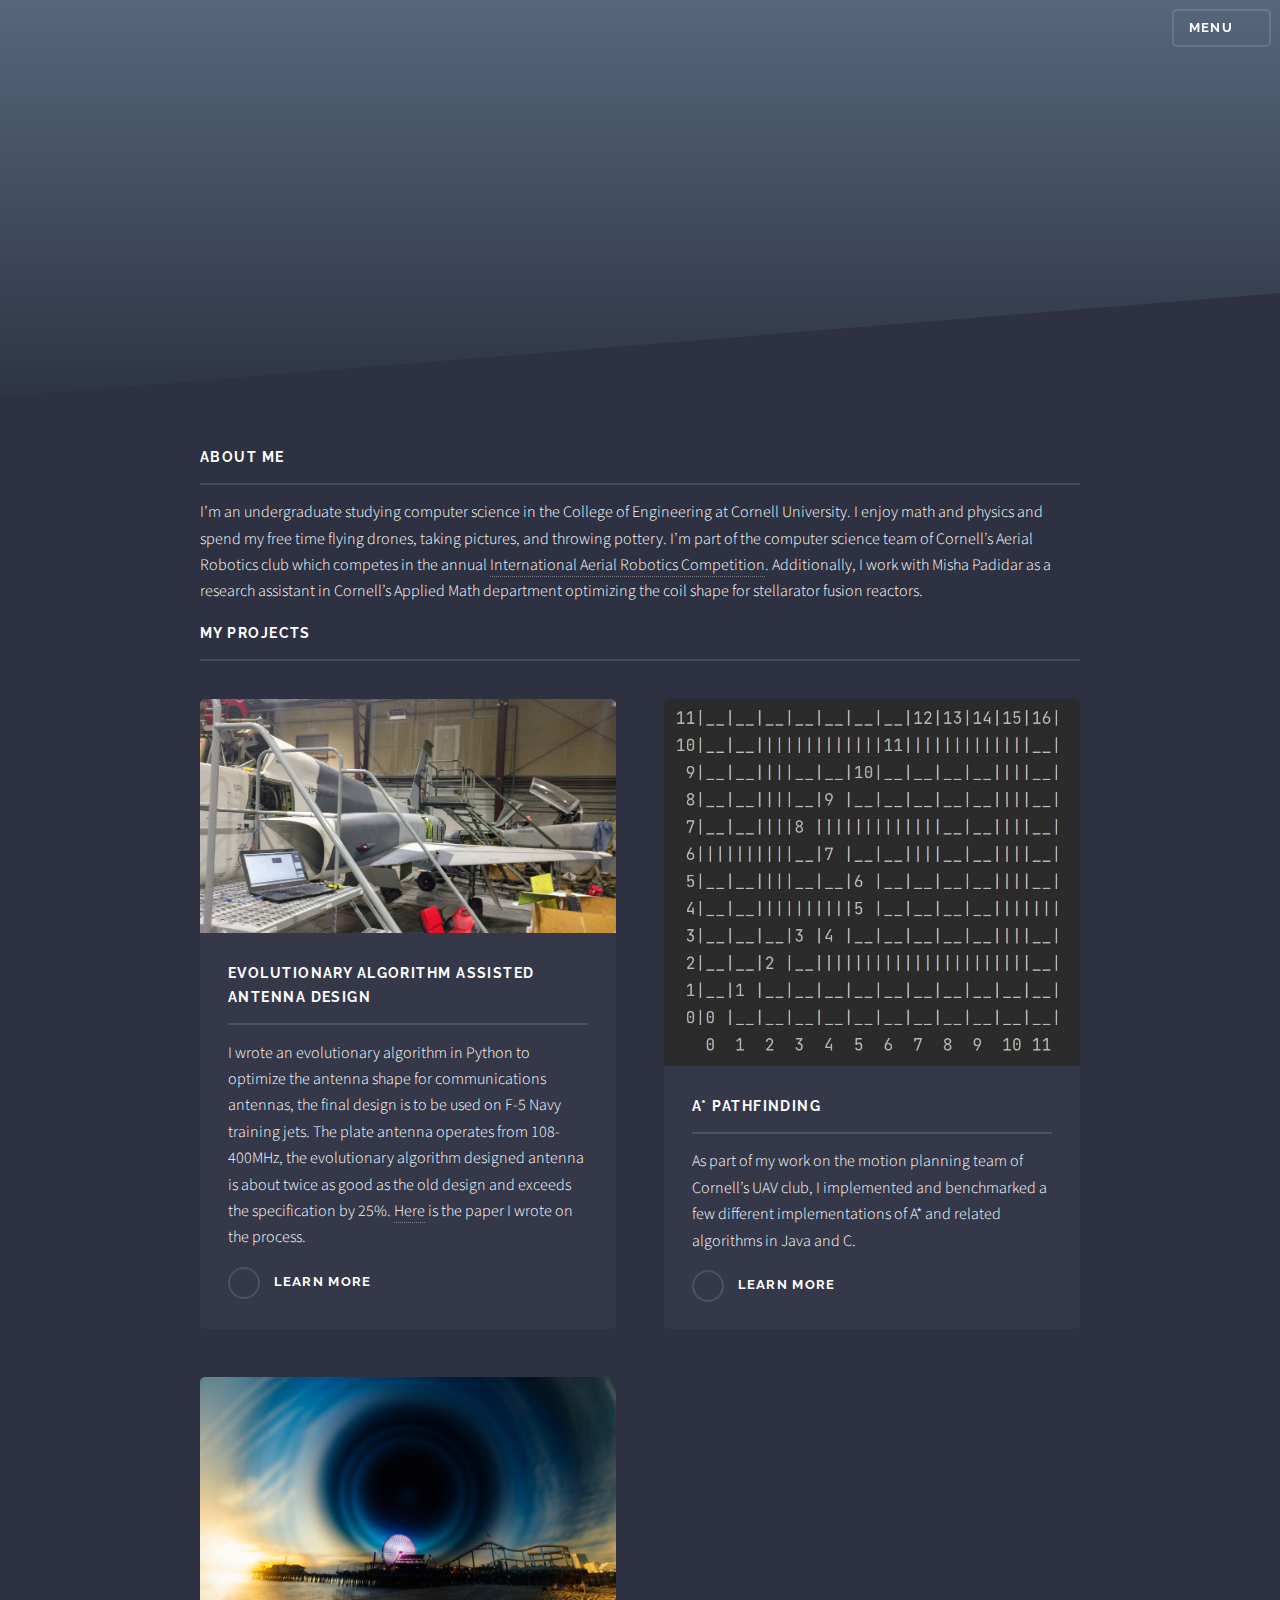
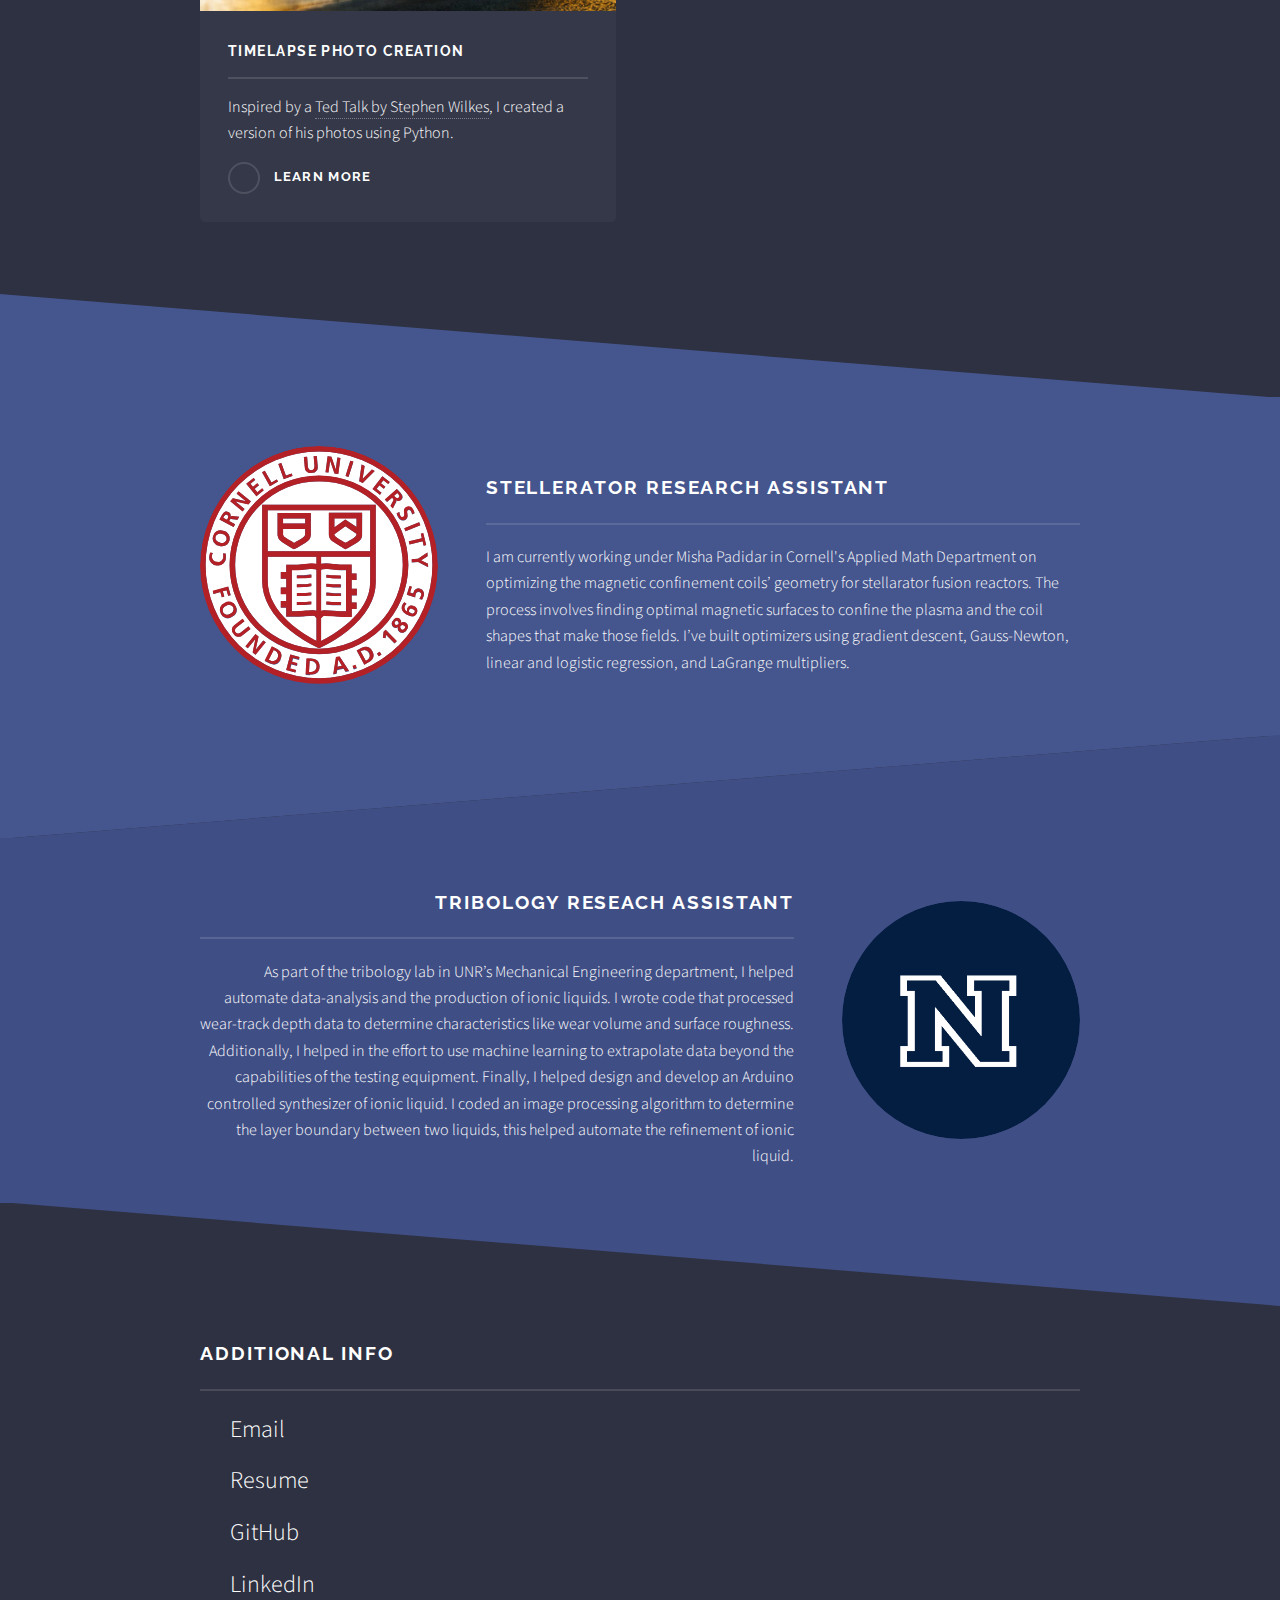
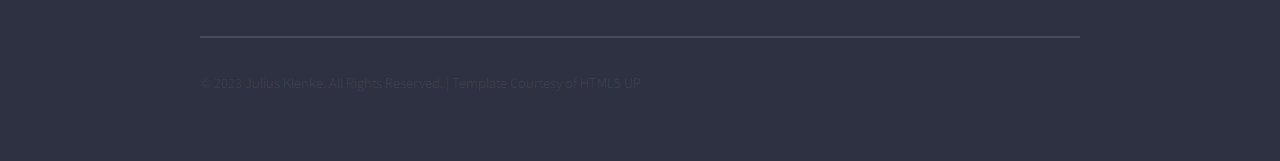
==== index.html @ 0c1c9a37 "added reseach positions, workable state" ====
<!DOCTYPE HTML>
<!--
	JT Klenke's Portfolio Website
	Template by HTML5 UP under CCA 3.0 license (html5up.net/license)
-->
<html>
	<head>
		<title>JT Klenke</title>
		<link rel="icon" type="image/x-icon" href="/images/favicon.png">
		<meta charset="utf-8" />
		<meta name="viewport" content="width=device-width, initial-scale=1, user-scalable=no" />
		<link rel="stylesheet" href="assets/css/main.css" />
		<noscript><link rel="stylesheet" href="assets/css/noscript.css" /></noscript>
	</head>
	<!-- Header -->
	<header id="header" class="alt">
		<h1><a href="#">JT Klenke</a></h1>
		<nav>
			<a href="#menu">Menu</a>
			<icons>
				<a href="https://github.com/jtklenke" target="_blank" rel="noopener noreferrer" class="icon brands fa-github"><span class="label">GitHub</span></a>
				<icons>
					<a href="https://www.linkedin.com/in/jtklenke/" target="_blank" rel="noopener noreferrer" class="icon brands fa-linkedin"><span class="label">LinkedIn</span></a>
				</icons>
			</icons>
		</nav>
	</header>
	<body class="is-preload">

		<!-- Page Wrapper -->
			<div id="page-wrapper">

				
				<!-- Menu -->
					<nav id="menu">
						<div class="inner">
							<h2>Menu</h2>
							<ul class="links">
								<li><a href="index.html">Home</a></li>
								<li><a href="projects.html">Projects</a></li>
							</ul>
							<a href="#" class="close">Close</a>
						</div>
					</nav>
				<!-- Banner -->
					<section id="banner">
						<div class="inner">
							<h2>JT Klenke</h2>
							<p>This is my portfolio website, have a look around! Its still under construction.</p>
						</div>
					</section>

				<!-- Wrapper -->
					<!-- Content -->
					<div class="wrapper">
						<div class="inner">
							<h3 class="major">About Me</h3>
							<p>I’m an undergraduate studying computer science in the College of Engineering at Cornell University. I enjoy math and physics and spend my free time flying drones, taking pictures, and throwing pottery. I’m part of the computer science team of Cornell’s Aerial Robotics club which competes in the annual <a href="http://www.aerialroboticscompetition.org/" target="_blank" rel="noopener noreferrer">International Aerial Robotics Competition</a>. Additionally, I work with Misha Padidar as a research assistant in Cornell’s Applied Math department optimizing the coil shape for stellarator fusion reactors.</p>
							

							<h3 class="major">My Projects</h3>

							<section class="features">
								<article>
									<a href="images/EvolvedAntennaMain.jpg" class="image"><img src="images/EvolvedAntennaMain.jpg" alt="" /></a>
									<h3 class="major">Evolutionary algorithm assisted antenna design</h3>
									<p>I wrote an evolutionary algorithm in Python to optimize the antenna shape for communications antennas, the final design is to be used on F-5 Navy training jets. The plate antenna operates from 108-400MHz, the evolutionary algorithm designed antenna is about twice as good as the old design and exceeds the specification by 25%. <a href="docs/Evolutionary Algorithm Optimized Broadband Plate Antenna for F5 Vertical Stabilizer - Double Spaced.pdf" target="_blank" rel="noopener noreferrer">Here</a> is the paper I wrote on the process.</p>
									<a href="projects.html#Antenna" class="special">Learn more</a>
								</article>
								<article>
									<a href="images/AStar.JPG" class="image"><img src="images/AStar.JPG" alt="" /></a>
									<h3 class="major">A* pathfinding</h3>
									<p>As part of my work on the motion planning team of Cornell’s UAV club, I implemented and benchmarked a few different implementations of A* and related algorithms in Java and C. </p>
									<a href="projects.html#AStar" class="special">Learn more</a>
								</article>
								<article>
									<a href="images/timelapsefinal.jpg" class="image"><img src="images/timelapsefinal.jpg" alt="" /></a>
									<h3 class="major">Timelapse photo creation</h3>
									<p>Inspired by a <a href="https://www.ted.com/talks/stephen_wilkes_the_passing_of_time_caught_in_a_single_photo?language=en" target="_blank" rel="noopener noreferrer">Ted Talk by Stephen Wilkes</a>, I created a version of his photos using Python.</p>
									<a href="projects.html#Timelapse" class="special">Learn more</a>
								</article>
							</section>

						</div>
					</div>

			<!------ Pottery --------->


					<!-- Two -->
					<section id="two" class="wrapper alt spotlight style2">
						<div class="inner">
							<a href="#" class="image"><img src="images/brand_trademark.svg" alt="" /></a>
							<div class="content">
								<h2 class="major">Stellerator Research Assistant</h2>
								<p>I am currently working under Misha Padidar in Cornell's Applied Math Department on optimizing the magnetic confinement coils’ geometry for stellarator fusion reactors. The process involves finding optimal magnetic surfaces to confine the plasma and the coil shapes that make those fields. I’ve built optimizers using gradient descent, Gauss-Newton, linear and logistic regression, and LaGrange multipliers.</p>
								</div>
						</div>
					</section>

				<!-- Three -->
					<section id="three" class="wrapper spotlight style3">
						<div class="inner">
							<a href="images/University Logo RGB_block_n_blue.png" class="image"><img src="images/University Logo RGB_block_n_blue.png" alt="" /></a>
							<div class="content">
								<h2 class="major">Tribology Reseach Assistant</h2>
								<p>As part of the tribology lab in UNR’s Mechanical Engineering department, I helped automate data-analysis and the production of ionic liquids. I wrote code that processed wear-track depth data to determine characteristics like wear volume and surface roughness. Additionally, I helped in the effort to use machine learning to extrapolate data beyond the capabilities of the testing equipment. Finally, I helped design and develop an Arduino controlled synthesizer of ionic liquid. I coded an image processing algorithm to determine the layer boundary between two liquids, this helped automate the refinement of ionic liquid.</p>
								
							</div>
						</div>
					</section>

				<!-- Footer -->
					<section id="footer">
						<div class="inner">
							<h2 class="major">Additional Info</h2>
							<ul class="contact">
								<li>Email&ensp;<a href="mailto:jtk96@cornell.edu" target="mailto:jtk96@cornell.edu" class="icon solid fa-envelope"><span class="label">Email</span></a></li>
								<li>Resume&ensp;<a href="docs/JTKlenkeResume.pdf" target="_blank" rel="noopener noreferrer" class="icon solid fa-file"><span class="label">Resume</span></a></li>
								<li>GitHub&ensp;<a href="https://github.com/jtklenke" target="_blank" rel="noopener noreferrer" class="icon brands fa-github"><span class="label">Github</span></a></li>
								<li>LinkedIn&ensp;<a href="https://www.linkedin.com/in/jtklenke/" target="_blank" rel="noopener noreferrer" class="icon brands fa-linkedin"><span class="label">LinkedIn</span></a></li>
							</ul>
							<ul class="copyright">
								<li>© 2023 Julius Klenke. All Rights Reserved. | Template Courtesy of HTML5 UP</li>
							</ul>
						</div>
					</section>

			</div>

		<!-- Scripts -->
			<script src="assets/js/jquery.min.js"></script>
			<script src="assets/js/jquery.scrollex.min.js"></script>
			<script src="assets/js/browser.min.js"></script>
			<script src="assets/js/breakpoints.min.js"></script>
			<script src="assets/js/util.js"></script>
			<script src="assets/js/main.js"></script>

	</body>
</html>
---- assets/css/main.css ----
@import url(fontawesome-all.min.css);
@import url("https://fonts.googleapis.com/css?family=Raleway:200,700|Source+Sans+Pro:300,600,300italic,600italic");

/*
	Solid State by HTML5 UP
	html5up.net | @ajlkn
	Free for personal and commercial use under the CCA 3.0 license (html5up.net/license)
*/

html, body, div, span, applet, object,
iframe, h1, h2, h3, h4, h5, h6, p, blockquote,
pre, a, abbr, acronym, address, big, cite,
code, del, dfn, em, img, ins, kbd, q, s, samp,
small, strike, strong, sub, sup, tt, var, b,
u, i, center, dl, dt, dd, ol, ul, li, fieldset,
form, label, legend, table, caption, tbody,
tfoot, thead, tr, th, td, article, aside,
canvas, details, embed, figure, figcaption,
footer, header, hgroup, menu, nav, output, ruby,
section, summary, time, mark, audio, video {
	margin: 0;
	padding: 0;
	border: 0;
	font-size: 100%;
	font: inherit;
	vertical-align: baseline;}

article, aside, details, figcaption, figure,
footer, header, hgroup, menu, nav, section {
	display: block;}

body {
	line-height: 1;
}

ol, ul {
	list-style: none;
}

blockquote, q {
	quotes: none;
}

	blockquote:before, blockquote:after, q:before, q:after {
		content: '';
		content: none;
	}

table {
	border-collapse: collapse;
	border-spacing: 0;
}

body {
	-webkit-text-size-adjust: none;
}

mark {
	background-color: transparent;
	color: inherit;
}

input::-moz-focus-inner {
	border: 0;
	padding: 0;
}

input, select, textarea {
	-moz-appearance: none;
	-webkit-appearance: none;
	-ms-appearance: none;
	appearance: none;
}

/* Basic */

	@-ms-viewport {
		width: device-width;
	}

	body {
		-ms-overflow-style: scrollbar;
	}

	@media screen and (max-width: 480px) {

		html, body {
			min-width: 320px;
		}

	}

	html {
		box-sizing: border-box;
	}

	*, *:before, *:after {
		box-sizing: inherit;
	}

	body {
		background-color: #2e3141;
		background-image: linear-gradient(to top, rgba(46, 49, 65, 0.8), rgba(46, 49, 65, 0.8)), url("../../images/bg.jpg");
		background-size: auto,
 cover;
		background-attachment: fixed,
 fixed;
		background-position: center,
 center;
	}

		body.is-preload *, body.is-preload *:before, body.is-preload *:after {
			-moz-animation: none !important;
			-webkit-animation: none !important;
			-ms-animation: none !important;
			animation: none !important;
			-moz-transition: none !important;
			-webkit-transition: none !important;
			-ms-transition: none !important;
			transition: none !important;
		}

/* Type */

	body, input, select, textarea {
		color: #ffffff;
		font-family: "Source Sans Pro", Helvetica, sans-serif;
		font-size: 16.5pt;
		font-weight: 300;
		line-height: 1.65;
	}

		@media screen and (max-width: 1680px) {

			body, input, select, textarea {
				font-size: 13pt;
			}

		}

		@media screen and (max-width: 1280px) {

			body, input, select, textarea {
				font-size: 12pt;
			}

		}

		@media screen and (max-width: 980px) {

			body, input, select, textarea {
				font-size: 12pt;
			}

		}

		@media screen and (max-width: 736px) {

			body, input, select, textarea {
				font-size: 12pt;
			}

		}

		@media screen and (max-width: 480px) {

			body, input, select, textarea {
				font-size: 12pt;
			}

		}

	a {
		-moz-transition: color 0.2s ease-in-out, border-bottom-color 0.2s ease-in-out;
		-webkit-transition: color 0.2s ease-in-out, border-bottom-color 0.2s ease-in-out;
		-ms-transition: color 0.2s ease-in-out, border-bottom-color 0.2s ease-in-out;
		transition: color 0.2s ease-in-out, border-bottom-color 0.2s ease-in-out;
		border-bottom: dotted 1px rgba(255, 255, 255, 0.35);
		color: #ffffff;
		text-decoration: none;
	}

		a:hover {
			border-bottom-color: transparent;
			color: #ffffff !important;
		}

		a.special:not(.button) {
			text-decoration: none;
			border-bottom: 0;
			display: block;
			font-family: Raleway, Helvetica, sans-serif;
			font-size: 0.8em;
			font-weight: 700;
			letter-spacing: 0.1em;
			margin: 0 0 2em 0;
			text-transform: uppercase;
		}

			a.special:not(.button):before {
				-moz-osx-font-smoothing: grayscale;
				-webkit-font-smoothing: antialiased;
				display: inline-block;
				font-style: normal;
				font-variant: normal;
				text-rendering: auto;
				line-height: 1;
				text-transform: none !important;
				font-family: 'Font Awesome 5 Free';
				font-weight: 900;
			}

			a.special:not(.button):before {
				-moz-transition: background-color 0.2s ease-in-out;
				-webkit-transition: background-color 0.2s ease-in-out;
				-ms-transition: background-color 0.2s ease-in-out;
				transition: background-color 0.2s ease-in-out;
				border-radius: 100%;
				border: solid 2px rgba(255, 255, 255, 0.125);
				content: '\f105';
				display: inline-block;
				font-size: 1.25em;
				height: 2em;
				line-height: 1.75em;
				margin-right: 0.85em;
				text-align: center;
				text-indent: 0.15em;
				vertical-align: middle;
				width: 2em;
			}

			a.special:not(.button):hover:before {
				background-color: rgba(255, 255, 255, 0.025);
			}

			a.special:not(.button):active:before {
				background-color: rgba(255, 255, 255, 0.075);
			}

	strong, b {
		color: #ffffff;
		font-weight: 600;
	}

	em, i {
		font-style: italic;
	}

	p {
		margin: 0 0 1em 0;
	}

	h1, h2, h3, h4, h5, h6 {
		color: #ffffff;
		font-family: Raleway, Helvetica, sans-serif;
		font-weight: 700;
		letter-spacing: 0.1em;
		margin: 0 0 1em 0;
		text-transform: uppercase;
	}

		h1 a, h2 a, h3 a, h4 a, h5 a, h6 a {
			color: inherit;
			text-decoration: none;
			border-bottom: 0;
		}

		h1 span, h2 span, h3 span, h4 span, h5 span, h6 span {
			font-weight: 200;
		}

		h1.major, h2.major, h3.major, h4.major, h5.major, h6.major {
			padding-bottom: 1em;
			border-bottom: solid 2px rgba(255, 255, 255, 0.125);
		}

	h2 {
		font-size: 1.2em;
	}

	h3 {
		font-size: 0.9em;
		scroll-margin-top: 4.5em;
	}

	h4 {
		font-size: 0.7em;
	}

	h5 {
		font-size: 0.7em;
	}

	h6 {
		font-size: 0.7em;
	}

	@media screen and (max-width: 736px) {

		h2 {
			font-size: 1em;
		}

		h3 {
			font-size: 0.8em;
			scroll-margin-top: 3.75em;
		}

	}

	sub {
		font-size: 0.8em;
		position: relative;
		top: 0.5em;
	}

	sup {
		font-size: 0.8em;
		position: relative;
		top: -0.5em;
	}

	blockquote {
		border-left: solid 4px rgba(255, 255, 255, 0.125);
		font-style: italic;
		margin: 0 0 2em 0;
		padding: 0.5em 0 0.5em 2em;
	}

	code {
		background: rgba(255, 255, 255, 0.025);
		border-radius: 5px;
		border: solid 2px rgba(255, 255, 255, 0.125);
		font-family: "Courier New", monospace;
		font-size: 0.9em;
		margin: 0 0.25em;
		padding: 0.25em 0.65em;
	}

	pre {
		-webkit-overflow-scrolling: touch;
		font-family: "Courier New", monospace;
		font-size: 0.9em;
		margin: 0 0 2em 0;
	}

		pre code {
			display: block;
			line-height: 1.75em;
			padding: 1em 1.5em;
			overflow-x: auto;
		}

	hr {
		border: 0;
		border-bottom: solid 2px rgba(255, 255, 255, 0.125);
		margin: 2.5em 0;
	}

		hr.major {
			margin: 4em 0;
		}

	.align-left {
		text-align: left;
	}

	.align-center {
		text-align: center;
	}

	.align-right {
		text-align: right;
	}

/* Row */

	.row {
		display: flex;
		flex-wrap: wrap;
		box-sizing: border-box;
		align-items: stretch;
	}

		.row > * {
			box-sizing: border-box;
		}

		.row.gtr-uniform > * > :last-child {
			margin-bottom: 0;
		}

		.row.aln-left {
			justify-content: flex-start;
		}

		.row.aln-center {
			justify-content: center;
		}

		.row.aln-right {
			justify-content: flex-end;
		}

		.row.aln-top {
			align-items: flex-start;
		}

		.row.aln-middle {
			align-items: center;
		}

		.row.aln-bottom {
			align-items: flex-end;
		}

		.row > .imp {
			order: -1;
		}

		.row > .col-1 {
			width: 8.33333%;
		}

		.row > .off-1 {
			margin-left: 8.33333%;
		}

		.row > .col-2 {
			width: 16.66667%;
		}

		.row > .off-2 {
			margin-left: 16.66667%;
		}

		.row > .col-3 {
			width: 25%;
		}

		.row > .off-3 {
			margin-left: 25%;
		}

		.row > .col-4 {
			width: 33.33333%;
		}

		.row > .off-4 {
			margin-left: 33.33333%;
		}

		.row > .col-5 {
			width: 41.66667%;
		}

		.row > .off-5 {
			margin-left: 41.66667%;
		}

		.row > .col-6 {
			width: 50%;
		}

		.row > .off-6 {
			margin-left: 50%;
		}

		.row > .col-7 {
			width: 58.33333%;
		}

		.row > .off-7 {
			margin-left: 58.33333%;
		}

		.row > .col-8 {
			width: 66.66667%;
		}

		.row > .off-8 {
			margin-left: 66.66667%;
		}

		.row > .col-9 {
			width: 75%;
		}

		.row > .off-9 {
			margin-left: 75%;
		}

		.row > .col-10 {
			width: 83.33333%;
		}

		.row > .off-10 {
			margin-left: 83.33333%;
		}

		.row > .col-11 {
			width: 91.66667%;
		}

		.row > .off-11 {
			margin-left: 91.66667%;
		}

		.row > .col-12 {
			width: 100%;
		}

		.row > .off-12 {
			margin-left: 100%;
		}

		.row.gtr-0 {
			margin-top: 0;
			margin-left: 0em;
		}

			.row.gtr-0 > * {
				padding: 0 0 0 0em;
			}

			.row.gtr-0.gtr-uniform {
				margin-top: 0em;
			}

				.row.gtr-0.gtr-uniform > * {
					padding-top: 0em;
				}

		.row.gtr-25 {
			margin-top: 0;
			margin-left: -0.4375em;
		}

			.row.gtr-25 > * {
				padding: 0 0 0 0.4375em;
			}

			.row.gtr-25.gtr-uniform {
				margin-top: -0.4375em;
			}

				.row.gtr-25.gtr-uniform > * {
					padding-top: 0.4375em;
				}

		.row.gtr-50 {
			margin-top: 0;
			margin-left: -0.875em;
		}

			.row.gtr-50 > * {
				padding: 0 0 0 0.875em;
			}

			.row.gtr-50.gtr-uniform {
				margin-top: -0.875em;
			}

				.row.gtr-50.gtr-uniform > * {
					padding-top: 0.875em;
				}

		.row {
			margin-top: 0;
			margin-left: -1.75em;
		}

			.row > * {
				padding: 0 0 0 1.75em;
			}

			.row.gtr-uniform {
				margin-top: -1.75em;
			}

				.row.gtr-uniform > * {
					padding-top: 1.75em;
				}

		.row.gtr-150 {
			margin-top: 0;
			margin-left: -2.625em;
		}

			.row.gtr-150 > * {
				padding: 0 0 0 2.625em;
			}

			.row.gtr-150.gtr-uniform {
				margin-top: -2.625em;
			}

				.row.gtr-150.gtr-uniform > * {
					padding-top: 2.625em;
				}

		.row.gtr-200 {
			margin-top: 0;
			margin-left: -3.5em;
		}

			.row.gtr-200 > * {
				padding: 0 0 0 3.5em;
			}

			.row.gtr-200.gtr-uniform {
				margin-top: -3.5em;
			}

				.row.gtr-200.gtr-uniform > * {
					padding-top: 3.5em;
				}

		@media screen and (max-width: 1680px) {

			.row {
				display: flex;
				flex-wrap: wrap;
				box-sizing: border-box;
				align-items: stretch;
			}

				.row > * {
					box-sizing: border-box;
				}

				.row.gtr-uniform > * > :last-child {
					margin-bottom: 0;
				}

				.row.aln-left {
					justify-content: flex-start;
				}

				.row.aln-center {
					justify-content: center;
				}

				.row.aln-right {
					justify-content: flex-end;
				}

				.row.aln-top {
					align-items: flex-start;
				}

				.row.aln-middle {
					align-items: center;
				}

				.row.aln-bottom {
					align-items: flex-end;
				}

				.row > .imp-xlarge {
					order: -1;
				}

				.row > .col-1-xlarge {
					width: 8.33333%;
				}

				.row > .off-1-xlarge {
					margin-left: 8.33333%;
				}

				.row > .col-2-xlarge {
					width: 16.66667%;
				}

				.row > .off-2-xlarge {
					margin-left: 16.66667%;
				}

				.row > .col-3-xlarge {
					width: 25%;
				}

				.row > .off-3-xlarge {
					margin-left: 25%;
				}

				.row > .col-4-xlarge {
					width: 33.33333%;
				}

				.row > .off-4-xlarge {
					margin-left: 33.33333%;
				}

				.row > .col-5-xlarge {
					width: 41.66667%;
				}

				.row > .off-5-xlarge {
					margin-left: 41.66667%;
				}

				.row > .col-6-xlarge {
					width: 50%;
				}

				.row > .off-6-xlarge {
					margin-left: 50%;
				}

				.row > .col-7-xlarge {
					width: 58.33333%;
				}

				.row > .off-7-xlarge {
					margin-left: 58.33333%;
				}

				.row > .col-8-xlarge {
					width: 66.66667%;
				}

				.row > .off-8-xlarge {
					margin-left: 66.66667%;
				}

				.row > .col-9-xlarge {
					width: 75%;
				}

				.row > .off-9-xlarge {
					margin-left: 75%;
				}

				.row > .col-10-xlarge {
					width: 83.33333%;
				}

				.row > .off-10-xlarge {
					margin-left: 83.33333%;
				}

				.row > .col-11-xlarge {
					width: 91.66667%;
				}

				.row > .off-11-xlarge {
					margin-left: 91.66667%;
				}

				.row > .col-12-xlarge {
					width: 100%;
				}

				.row > .off-12-xlarge {
					margin-left: 100%;
				}

				.row.gtr-0 {
					margin-top: 0;
					margin-left: 0em;
				}

					.row.gtr-0 > * {
						padding: 0 0 0 0em;
					}

					.row.gtr-0.gtr-uniform {
						margin-top: 0em;
					}

						.row.gtr-0.gtr-uniform > * {
							padding-top: 0em;
						}

				.row.gtr-25 {
					margin-top: 0;
					margin-left: -0.4375em;
				}

					.row.gtr-25 > * {
						padding: 0 0 0 0.4375em;
					}

					.row.gtr-25.gtr-uniform {
						margin-top: -0.4375em;
					}

						.row.gtr-25.gtr-uniform > * {
							padding-top: 0.4375em;
						}

				.row.gtr-50 {
					margin-top: 0;
					margin-left: -0.875em;
				}

					.row.gtr-50 > * {
						padding: 0 0 0 0.875em;
					}

					.row.gtr-50.gtr-uniform {
						margin-top: -0.875em;
					}

						.row.gtr-50.gtr-uniform > * {
							padding-top: 0.875em;
						}

				.row {
					margin-top: 0;
					margin-left: -1.75em;
				}

					.row > * {
						padding: 0 0 0 1.75em;
					}

					.row.gtr-uniform {
						margin-top: -1.75em;
					}

						.row.gtr-uniform > * {
							padding-top: 1.75em;
						}

				.row.gtr-150 {
					margin-top: 0;
					margin-left: -2.625em;
				}

					.row.gtr-150 > * {
						padding: 0 0 0 2.625em;
					}

					.row.gtr-150.gtr-uniform {
						margin-top: -2.625em;
					}

						.row.gtr-150.gtr-uniform > * {
							padding-top: 2.625em;
						}

				.row.gtr-200 {
					margin-top: 0;
					margin-left: -3.5em;
				}

					.row.gtr-200 > * {
						padding: 0 0 0 3.5em;
					}

					.row.gtr-200.gtr-uniform {
						margin-top: -3.5em;
					}

						.row.gtr-200.gtr-uniform > * {
							padding-top: 3.5em;
						}

		}

		@media screen and (max-width: 1280px) {

			.row {
				display: flex;
				flex-wrap: wrap;
				box-sizing: border-box;
				align-items: stretch;
			}

				.row > * {
					box-sizing: border-box;
				}

				.row.gtr-uniform > * > :last-child {
					margin-bottom: 0;
				}

				.row.aln-left {
					justify-content: flex-start;
				}

				.row.aln-center {
					justify-content: center;
				}

				.row.aln-right {
					justify-content: flex-end;
				}

				.row.aln-top {
					align-items: flex-start;
				}

				.row.aln-middle {
					align-items: center;
				}

				.row.aln-bottom {
					align-items: flex-end;
				}

				.row > .imp-large {
					order: -1;
				}

				.row > .col-1-large {
					width: 8.33333%;
				}

				.row > .off-1-large {
					margin-left: 8.33333%;
				}

				.row > .col-2-large {
					width: 16.66667%;
				}

				.row > .off-2-large {
					margin-left: 16.66667%;
				}

				.row > .col-3-large {
					width: 25%;
				}

				.row > .off-3-large {
					margin-left: 25%;
				}

				.row > .col-4-large {
					width: 33.33333%;
				}

				.row > .off-4-large {
					margin-left: 33.33333%;
				}

				.row > .col-5-large {
					width: 41.66667%;
				}

				.row > .off-5-large {
					margin-left: 41.66667%;
				}

				.row > .col-6-large {
					width: 50%;
				}

				.row > .off-6-large {
					margin-left: 50%;
				}

				.row > .col-7-large {
					width: 58.33333%;
				}

				.row > .off-7-large {
					margin-left: 58.33333%;
				}

				.row > .col-8-large {
					width: 66.66667%;
				}

				.row > .off-8-large {
					margin-left: 66.66667%;
				}

				.row > .col-9-large {
					width: 75%;
				}

				.row > .off-9-large {
					margin-left: 75%;
				}

				.row > .col-10-large {
					width: 83.33333%;
				}

				.row > .off-10-large {
					margin-left: 83.33333%;
				}

				.row > .col-11-large {
					width: 91.66667%;
				}

				.row > .off-11-large {
					margin-left: 91.66667%;
				}

				.row > .col-12-large {
					width: 100%;
				}

				.row > .off-12-large {
					margin-left: 100%;
				}

				.row.gtr-0 {
					margin-top: 0;
					margin-left: 0em;
				}

					.row.gtr-0 > * {
						padding: 0 0 0 0em;
					}

					.row.gtr-0.gtr-uniform {
						margin-top: 0em;
					}

						.row.gtr-0.gtr-uniform > * {
							padding-top: 0em;
						}

				.row.gtr-25 {
					margin-top: 0;
					margin-left: -0.4375em;
				}

					.row.gtr-25 > * {
						padding: 0 0 0 0.4375em;
					}

					.row.gtr-25.gtr-uniform {
						margin-top: -0.4375em;
					}

						.row.gtr-25.gtr-uniform > * {
							padding-top: 0.4375em;
						}

				.row.gtr-50 {
					margin-top: 0;
					margin-left: -0.875em;
				}

					.row.gtr-50 > * {
						padding: 0 0 0 0.875em;
					}

					.row.gtr-50.gtr-uniform {
						margin-top: -0.875em;
					}

						.row.gtr-50.gtr-uniform > * {
							padding-top: 0.875em;
						}

				.row {
					margin-top: 0;
					margin-left: -1.75em;
				}

					.row > * {
						padding: 0 0 0 1.75em;
					}

					.row.gtr-uniform {
						margin-top: -1.75em;
					}

						.row.gtr-uniform > * {
							padding-top: 1.75em;
						}

				.row.gtr-150 {
					margin-top: 0;
					margin-left: -2.625em;
				}

					.row.gtr-150 > * {
						padding: 0 0 0 2.625em;
					}

					.row.gtr-150.gtr-uniform {
						margin-top: -2.625em;
					}

						.row.gtr-150.gtr-uniform > * {
							padding-top: 2.625em;
						}

				.row.gtr-200 {
					margin-top: 0;
					margin-left: -3.5em;
				}

					.row.gtr-200 > * {
						padding: 0 0 0 3.5em;
					}

					.row.gtr-200.gtr-uniform {
						margin-top: -3.5em;
					}

						.row.gtr-200.gtr-uniform > * {
							padding-top: 3.5em;
						}

		}

		@media screen and (max-width: 980px) {

			.row {
				display: flex;
				flex-wrap: wrap;
				box-sizing: border-box;
				align-items: stretch;
			}

				.row > * {
					box-sizing: border-box;
				}

				.row.gtr-uniform > * > :last-child {
					margin-bottom: 0;
				}

				.row.aln-left {
					justify-content: flex-start;
				}

				.row.aln-center {
					justify-content: center;
				}

				.row.aln-right {
					justify-content: flex-end;
				}

				.row.aln-top {
					align-items: flex-start;
				}

				.row.aln-middle {
					align-items: center;
				}

				.row.aln-bottom {
					align-items: flex-end;
				}

				.row > .imp-medium {
					order: -1;
				}

				.row > .col-1-medium {
					width: 8.33333%;
				}

				.row > .off-1-medium {
					margin-left: 8.33333%;
				}

				.row > .col-2-medium {
					width: 16.66667%;
				}

				.row > .off-2-medium {
					margin-left: 16.66667%;
				}

				.row > .col-3-medium {
					width: 25%;
				}

				.row > .off-3-medium {
					margin-left: 25%;
				}

				.row > .col-4-medium {
					width: 33.33333%;
				}

				.row > .off-4-medium {
					margin-left: 33.33333%;
				}

				.row > .col-5-medium {
					width: 41.66667%;
				}

				.row > .off-5-medium {
					margin-left: 41.66667%;
				}

				.row > .col-6-medium {
					width: 50%;
				}

				.row > .off-6-medium {
					margin-left: 50%;
				}

				.row > .col-7-medium {
					width: 58.33333%;
				}

				.row > .off-7-medium {
					margin-left: 58.33333%;
				}

				.row > .col-8-medium {
					width: 66.66667%;
				}

				.row > .off-8-medium {
					margin-left: 66.66667%;
				}

				.row > .col-9-medium {
					width: 75%;
				}

				.row > .off-9-medium {
					margin-left: 75%;
				}

				.row > .col-10-medium {
					width: 83.33333%;
				}

				.row > .off-10-medium {
					margin-left: 83.33333%;
				}

				.row > .col-11-medium {
					width: 91.66667%;
				}

				.row > .off-11-medium {
					margin-left: 91.66667%;
				}

				.row > .col-12-medium {
					width: 100%;
				}

				.row > .off-12-medium {
					margin-left: 100%;
				}

				.row.gtr-0 {
					margin-top: 0;
					margin-left: 0em;
				}

					.row.gtr-0 > * {
						padding: 0 0 0 0em;
					}

					.row.gtr-0.gtr-uniform {
						margin-top: 0em;
					}

						.row.gtr-0.gtr-uniform > * {
							padding-top: 0em;
						}

				.row.gtr-25 {
					margin-top: 0;
					margin-left: -0.4375em;
				}

					.row.gtr-25 > * {
						padding: 0 0 0 0.4375em;
					}

					.row.gtr-25.gtr-uniform {
						margin-top: -0.4375em;
					}

						.row.gtr-25.gtr-uniform > * {
							padding-top: 0.4375em;
						}

				.row.gtr-50 {
					margin-top: 0;
					margin-left: -0.875em;
				}

					.row.gtr-50 > * {
						padding: 0 0 0 0.875em;
					}

					.row.gtr-50.gtr-uniform {
						margin-top: -0.875em;
					}

						.row.gtr-50.gtr-uniform > * {
							padding-top: 0.875em;
						}

				.row {
					margin-top: 0;
					margin-left: -1.75em;
				}

					.row > * {
						padding: 0 0 0 1.75em;
					}

					.row.gtr-uniform {
						margin-top: -1.75em;
					}

						.row.gtr-uniform > * {
							padding-top: 1.75em;
						}

				.row.gtr-150 {
					margin-top: 0;
					margin-left: -2.625em;
				}

					.row.gtr-150 > * {
						padding: 0 0 0 2.625em;
					}

					.row.gtr-150.gtr-uniform {
						margin-top: -2.625em;
					}

						.row.gtr-150.gtr-uniform > * {
							padding-top: 2.625em;
						}

				.row.gtr-200 {
					margin-top: 0;
					margin-left: -3.5em;
				}

					.row.gtr-200 > * {
						padding: 0 0 0 3.5em;
					}

					.row.gtr-200.gtr-uniform {
						margin-top: -3.5em;
					}

						.row.gtr-200.gtr-uniform > * {
							padding-top: 3.5em;
						}

		}

		@media screen and (max-width: 736px) {

			.row {
				display: flex;
				flex-wrap: wrap;
				box-sizing: border-box;
				align-items: stretch;
			}

				.row > * {
					box-sizing: border-box;
				}

				.row.gtr-uniform > * > :last-child {
					margin-bottom: 0;
				}

				.row.aln-left {
					justify-content: flex-start;
				}

				.row.aln-center {
					justify-content: center;
				}

				.row.aln-right {
					justify-content: flex-end;
				}

				.row.aln-top {
					align-items: flex-start;
				}

				.row.aln-middle {
					align-items: center;
				}

				.row.aln-bottom {
					align-items: flex-end;
				}

				.row > .imp-small {
					order: -1;
				}

				.row > .col-1-small {
					width: 8.33333%;
				}

				.row > .off-1-small {
					margin-left: 8.33333%;
				}

				.row > .col-2-small {
					width: 16.66667%;
				}

				.row > .off-2-small {
					margin-left: 16.66667%;
				}

				.row > .col-3-small {
					width: 25%;
				}

				.row > .off-3-small {
					margin-left: 25%;
				}

				.row > .col-4-small {
					width: 33.33333%;
				}

				.row > .off-4-small {
					margin-left: 33.33333%;
				}

				.row > .col-5-small {
					width: 41.66667%;
				}

				.row > .off-5-small {
					margin-left: 41.66667%;
				}

				.row > .col-6-small {
					width: 50%;
				}

				.row > .off-6-small {
					margin-left: 50%;
				}

				.row > .col-7-small {
					width: 58.33333%;
				}

				.row > .off-7-small {
					margin-left: 58.33333%;
				}

				.row > .col-8-small {
					width: 66.66667%;
				}

				.row > .off-8-small {
					margin-left: 66.66667%;
				}

				.row > .col-9-small {
					width: 75%;
				}

				.row > .off-9-small {
					margin-left: 75%;
				}

				.row > .col-10-small {
					width: 83.33333%;
				}

				.row > .off-10-small {
					margin-left: 83.33333%;
				}

				.row > .col-11-small {
					width: 91.66667%;
				}

				.row > .off-11-small {
					margin-left: 91.66667%;
				}

				.row > .col-12-small {
					width: 100%;
				}

				.row > .off-12-small {
					margin-left: 100%;
				}

				.row.gtr-0 {
					margin-top: 0;
					margin-left: 0em;
				}

					.row.gtr-0 > * {
						padding: 0 0 0 0em;
					}

					.row.gtr-0.gtr-uniform {
						margin-top: 0em;
					}

						.row.gtr-0.gtr-uniform > * {
							padding-top: 0em;
						}

				.row.gtr-25 {
					margin-top: 0;
					margin-left: -0.3125em;
				}

					.row.gtr-25 > * {
						padding: 0 0 0 0.3125em;
					}

					.row.gtr-25.gtr-uniform {
						margin-top: -0.3125em;
					}

						.row.gtr-25.gtr-uniform > * {
							padding-top: 0.3125em;
						}

				.row.gtr-50 {
					margin-top: 0;
					margin-left: -0.625em;
				}

					.row.gtr-50 > * {
						padding: 0 0 0 0.625em;
					}

					.row.gtr-50.gtr-uniform {
						margin-top: -0.625em;
					}

						.row.gtr-50.gtr-uniform > * {
							padding-top: 0.625em;
						}

				.row {
					margin-top: 0;
					margin-left: -1.25em;
				}

					.row > * {
						padding: 0 0 0 1.25em;
					}

					.row.gtr-uniform {
						margin-top: -1.25em;
					}

						.row.gtr-uniform > * {
							padding-top: 1.25em;
						}

				.row.gtr-150 {
					margin-top: 0;
					margin-left: -1.875em;
				}

					.row.gtr-150 > * {
						padding: 0 0 0 1.875em;
					}

					.row.gtr-150.gtr-uniform {
						margin-top: -1.875em;
					}

						.row.gtr-150.gtr-uniform > * {
							padding-top: 1.875em;
						}

				.row.gtr-200 {
					margin-top: 0;
					margin-left: -2.5em;
				}

					.row.gtr-200 > * {
						padding: 0 0 0 2.5em;
					}

					.row.gtr-200.gtr-uniform {
						margin-top: -2.5em;
					}

						.row.gtr-200.gtr-uniform > * {
							padding-top: 2.5em;
						}

		}

		@media screen and (max-width: 480px) {

			.row {
				display: flex;
				flex-wrap: wrap;
				box-sizing: border-box;
				align-items: stretch;
			}

				.row > * {
					box-sizing: border-box;
				}

				.row.gtr-uniform > * > :last-child {
					margin-bottom: 0;
				}

				.row.aln-left {
					justify-content: flex-start;
				}

				.row.aln-center {
					justify-content: center;
				}

				.row.aln-right {
					justify-content: flex-end;
				}

				.row.aln-top {
					align-items: flex-start;
				}

				.row.aln-middle {
					align-items: center;
				}

				.row.aln-bottom {
					align-items: flex-end;
				}

				.row > .imp-xsmall {
					order: -1;
				}

				.row > .col-1-xsmall {
					width: 8.33333%;
				}

				.row > .off-1-xsmall {
					margin-left: 8.33333%;
				}

				.row > .col-2-xsmall {
					width: 16.66667%;
				}

				.row > .off-2-xsmall {
					margin-left: 16.66667%;
				}

				.row > .col-3-xsmall {
					width: 25%;
				}

				.row > .off-3-xsmall {
					margin-left: 25%;
				}

				.row > .col-4-xsmall {
					width: 33.33333%;
				}

				.row > .off-4-xsmall {
					margin-left: 33.33333%;
				}

				.row > .col-5-xsmall {
					width: 41.66667%;
				}

				.row > .off-5-xsmall {
					margin-left: 41.66667%;
				}

				.row > .col-6-xsmall {
					width: 50%;
				}

				.row > .off-6-xsmall {
					margin-left: 50%;
				}

				.row > .col-7-xsmall {
					width: 58.33333%;
				}

				.row > .off-7-xsmall {
					margin-left: 58.33333%;
				}

				.row > .col-8-xsmall {
					width: 66.66667%;
				}

				.row > .off-8-xsmall {
					margin-left: 66.66667%;
				}

				.row > .col-9-xsmall {
					width: 75%;
				}

				.row > .off-9-xsmall {
					margin-left: 75%;
				}

				.row > .col-10-xsmall {
					width: 83.33333%;
				}

				.row > .off-10-xsmall {
					margin-left: 83.33333%;
				}

				.row > .col-11-xsmall {
					width: 91.66667%;
				}

				.row > .off-11-xsmall {
					margin-left: 91.66667%;
				}

				.row > .col-12-xsmall {
					width: 100%;
				}

				.row > .off-12-xsmall {
					margin-left: 100%;
				}

				.row.gtr-0 {
					margin-top: 0;
					margin-left: 0em;
				}

					.row.gtr-0 > * {
						padding: 0 0 0 0em;
					}

					.row.gtr-0.gtr-uniform {
						margin-top: 0em;
					}

						.row.gtr-0.gtr-uniform > * {
							padding-top: 0em;
						}

				.row.gtr-25 {
					margin-top: 0;
					margin-left: -0.3125em;
				}

					.row.gtr-25 > * {
						padding: 0 0 0 0.3125em;
					}

					.row.gtr-25.gtr-uniform {
						margin-top: -0.3125em;
					}

						.row.gtr-25.gtr-uniform > * {
							padding-top: 0.3125em;
						}

				.row.gtr-50 {
					margin-top: 0;
					margin-left: -0.625em;
				}

					.row.gtr-50 > * {
						padding: 0 0 0 0.625em;
					}

					.row.gtr-50.gtr-uniform {
						margin-top: -0.625em;
					}

						.row.gtr-50.gtr-uniform > * {
							padding-top: 0.625em;
						}

				.row {
					margin-top: 0;
					margin-left: -1.25em;
				}

					.row > * {
						padding: 0 0 0 1.25em;
					}

					.row.gtr-uniform {
						margin-top: -1.25em;
					}

						.row.gtr-uniform > * {
							padding-top: 1.25em;
						}

				.row.gtr-150 {
					margin-top: 0;
					margin-left: -1.875em;
				}

					.row.gtr-150 > * {
						padding: 0 0 0 1.875em;
					}

					.row.gtr-150.gtr-uniform {
						margin-top: -1.875em;
					}

						.row.gtr-150.gtr-uniform > * {
							padding-top: 1.875em;
						}

				.row.gtr-200 {
					margin-top: 0;
					margin-left: -2.5em;
				}

					.row.gtr-200 > * {
						padding: 0 0 0 2.5em;
					}

					.row.gtr-200.gtr-uniform {
						margin-top: -2.5em;
					}

						.row.gtr-200.gtr-uniform > * {
							padding-top: 2.5em;
						}

		}

		@media screen and (max-width: 360px) {

			.row {
				display: flex;
				flex-wrap: wrap;
				box-sizing: border-box;
				align-items: stretch;
			}

				.row > * {
					box-sizing: border-box;
				}

				.row.gtr-uniform > * > :last-child {
					margin-bottom: 0;
				}

				.row.aln-left {
					justify-content: flex-start;
				}

				.row.aln-center {
					justify-content: center;
				}

				.row.aln-right {
					justify-content: flex-end;
				}

				.row.aln-top {
					align-items: flex-start;
				}

				.row.aln-middle {
					align-items: center;
				}

				.row.aln-bottom {
					align-items: flex-end;
				}

				.row > .imp-xxsmall {
					order: -1;
				}

				.row > .col-1-xxsmall {
					width: 8.33333%;
				}

				.row > .off-1-xxsmall {
					margin-left: 8.33333%;
				}

				.row > .col-2-xxsmall {
					width: 16.66667%;
				}

				.row > .off-2-xxsmall {
					margin-left: 16.66667%;
				}

				.row > .col-3-xxsmall {
					width: 25%;
				}

				.row > .off-3-xxsmall {
					margin-left: 25%;
				}

				.row > .col-4-xxsmall {
					width: 33.33333%;
				}

				.row > .off-4-xxsmall {
					margin-left: 33.33333%;
				}

				.row > .col-5-xxsmall {
					width: 41.66667%;
				}

				.row > .off-5-xxsmall {
					margin-left: 41.66667%;
				}

				.row > .col-6-xxsmall {
					width: 50%;
				}

				.row > .off-6-xxsmall {
					margin-left: 50%;
				}

				.row > .col-7-xxsmall {
					width: 58.33333%;
				}

				.row > .off-7-xxsmall {
					margin-left: 58.33333%;
				}

				.row > .col-8-xxsmall {
					width: 66.66667%;
				}

				.row > .off-8-xxsmall {
					margin-left: 66.66667%;
				}

				.row > .col-9-xxsmall {
					width: 75%;
				}

				.row > .off-9-xxsmall {
					margin-left: 75%;
				}

				.row > .col-10-xxsmall {
					width: 83.33333%;
				}

				.row > .off-10-xxsmall {
					margin-left: 83.33333%;
				}

				.row > .col-11-xxsmall {
					width: 91.66667%;
				}

				.row > .off-11-xxsmall {
					margin-left: 91.66667%;
				}

				.row > .col-12-xxsmall {
					width: 100%;
				}

				.row > .off-12-xxsmall {
					margin-left: 100%;
				}

				.row.gtr-0 {
					margin-top: 0;
					margin-left: 0em;
				}

					.row.gtr-0 > * {
						padding: 0 0 0 0em;
					}

					.row.gtr-0.gtr-uniform {
						margin-top: 0em;
					}

						.row.gtr-0.gtr-uniform > * {
							padding-top: 0em;
						}

				.row.gtr-25 {
					margin-top: 0;
					margin-left: -0.3125em;
				}

					.row.gtr-25 > * {
						padding: 0 0 0 0.3125em;
					}

					.row.gtr-25.gtr-uniform {
						margin-top: -0.3125em;
					}

						.row.gtr-25.gtr-uniform > * {
							padding-top: 0.3125em;
						}

				.row.gtr-50 {
					margin-top: 0;
					margin-left: -0.625em;
				}

					.row.gtr-50 > * {
						padding: 0 0 0 0.625em;
					}

					.row.gtr-50.gtr-uniform {
						margin-top: -0.625em;
					}

						.row.gtr-50.gtr-uniform > * {
							padding-top: 0.625em;
						}

				.row {
					margin-top: 0;
					margin-left: -1.25em;
				}

					.row > * {
						padding: 0 0 0 1.25em;
					}

					.row.gtr-uniform {
						margin-top: -1.25em;
					}

						.row.gtr-uniform > * {
							padding-top: 1.25em;
						}

				.row.gtr-150 {
					margin-top: 0;
					margin-left: -1.875em;
				}

					.row.gtr-150 > * {
						padding: 0 0 0 1.875em;
					}

					.row.gtr-150.gtr-uniform {
						margin-top: -1.875em;
					}

						.row.gtr-150.gtr-uniform > * {
							padding-top: 1.875em;
						}

				.row.gtr-200 {
					margin-top: 0;
					margin-left: -2.5em;
				}

					.row.gtr-200 > * {
						padding: 0 0 0 2.5em;
					}

					.row.gtr-200.gtr-uniform {
						margin-top: -2.5em;
					}

						.row.gtr-200.gtr-uniform > * {
							padding-top: 2.5em;
						}

		}

/* Section/Article */

	section.special, article.special {
		text-align: center;
	}

/* Form */

	form {
		margin: 0 0 2em 0;
	}

		form > :last-child {
			margin-bottom: 0;
		}

		form > .fields {
			display: -moz-flex;
			display: -webkit-flex;
			display: -ms-flex;
			display: flex;
			-moz-flex-wrap: wrap;
			-webkit-flex-wrap: wrap;
			-ms-flex-wrap: wrap;
			flex-wrap: wrap;
			width: calc(100% + 3em);
			margin: -1.5em 0 2em -1.5em;
		}

			form > .fields > .field {
				-moz-flex-grow: 0;
				-webkit-flex-grow: 0;
				-ms-flex-grow: 0;
				flex-grow: 0;
				-moz-flex-shrink: 0;
				-webkit-flex-shrink: 0;
				-ms-flex-shrink: 0;
				flex-shrink: 0;
				padding: 1.5em 0 0 1.5em;
				width: calc(100% - 1.5em);
			}

				form > .fields > .field.half {
					width: calc(50% - 0.75em);
				}

				form > .fields > .field.third {
					width: calc(100%/3 - 0.5em);
				}

				form > .fields > .field.quarter {
					width: calc(25% - 0.375em);
				}

		@media screen and (max-width: 480px) {

			form > .fields {
				width: calc(100% + 3em);
				margin: -1.5em 0 2em -1.5em;
			}

				form > .fields > .field {
					padding: 1.5em 0 0 1.5em;
					width: calc(100% - 1.5em);
				}

					form > .fields > .field.half {
						width: calc(100% - 1.5em);
					}

					form > .fields > .field.third {
						width: calc(100% - 1.5em);
					}

					form > .fields > .field.quarter {
						width: calc(100% - 1.5em);
					}

		}

	label {
		color: #ffffff;
		display: block;
		font-family: Raleway, Helvetica, sans-serif;
		font-size: 0.8em;
		font-weight: 700;
		letter-spacing: 0.1em;
		margin: 0 0 0.7em 0;
		text-transform: uppercase;
	}

	input[type="text"],
	input[type="password"],
	input[type="email"],
	input[type="tel"],
	select,
	textarea {
		-moz-appearance: none;
		-webkit-appearance: none;
		-ms-appearance: none;
		appearance: none;
		background: rgba(255, 255, 255, 0.025);
		border-radius: 5px;
		border: none;
		border: solid 2px rgba(255, 255, 255, 0.125);
		color: inherit;
		display: block;
		outline: 0;
		padding: 0 1em;
		text-decoration: none;
		width: 100%;
	}

		input[type="text"]:invalid,
		input[type="password"]:invalid,
		input[type="email"]:invalid,
		input[type="tel"]:invalid,
		select:invalid,
		textarea:invalid {
			box-shadow: none;
		}

		input[type="text"]:focus,
		input[type="password"]:focus,
		input[type="email"]:focus,
		input[type="tel"]:focus,
		select:focus,
		textarea:focus {
			border-color: #5b6ba6;
		}

	select {
		background-image: url("data:image/svg+xml;charset=utf8,%3Csvg xmlns='http://www.w3.org/2000/svg' width='40' height='40' preserveAspectRatio='none' viewBox='0 0 40 40'%3E%3Cpath d='M9.4,12.3l10.4,10.4l10.4-10.4c0.2-0.2,0.5-0.4,0.9-0.4c0.3,0,0.6,0.1,0.9,0.4l3.3,3.3c0.2,0.2,0.4,0.5,0.4,0.9 c0,0.4-0.1,0.6-0.4,0.9L20.7,31.9c-0.2,0.2-0.5,0.4-0.9,0.4c-0.3,0-0.6-0.1-0.9-0.4L4.3,17.3c-0.2-0.2-0.4-0.5-0.4-0.9 c0-0.4,0.1-0.6,0.4-0.9l3.3-3.3c0.2-0.2,0.5-0.4,0.9-0.4S9.1,12.1,9.4,12.3z' fill='rgba(255, 255, 255, 0.125)' /%3E%3C/svg%3E");
		background-size: 1.25rem;
		background-repeat: no-repeat;
		background-position: calc(100% - 1rem) center;
		height: 2.75em;
		padding-right: 2.75em;
		text-overflow: ellipsis;
	}

		select option {
			color: #ffffff;
			background: #2e3141;
		}

		select:focus::-ms-value {
			background-color: transparent;
		}

		select::-ms-expand {
			display: none;
		}

	input[type="text"],
	input[type="password"],
	input[type="email"],
	select {
		height: 2.75em;
	}

	textarea {
		padding: 0.75em 1em;
	}

	input[type="checkbox"],
	input[type="radio"] {
		-moz-appearance: none;
		-webkit-appearance: none;
		-ms-appearance: none;
		appearance: none;
		display: block;
		float: left;
		margin-right: -2em;
		opacity: 0;
		width: 1em;
		z-index: -1;
	}

		input[type="checkbox"] + label,
		input[type="radio"] + label {
			text-decoration: none;
			color: #ffffff;
			cursor: pointer;
			display: inline-block;
			font-size: 1em;
			font-family: "Source Sans Pro", Helvetica, sans-serif;
			text-transform: none;
			letter-spacing: 0;
			font-weight: 300;
			padding-left: 2.4em;
			padding-right: 0.75em;
			position: relative;
		}

			input[type="checkbox"] + label:before,
			input[type="radio"] + label:before {
				-moz-osx-font-smoothing: grayscale;
				-webkit-font-smoothing: antialiased;
				display: inline-block;
				font-style: normal;
				font-variant: normal;
				text-rendering: auto;
				line-height: 1;
				text-transform: none !important;
				font-family: 'Font Awesome 5 Free';
				font-weight: 900;
			}

			input[type="checkbox"] + label:before,
			input[type="radio"] + label:before {
				background: rgba(255, 255, 255, 0.025);
				border-radius: 5px;
				border: solid 2px rgba(255, 255, 255, 0.125);
				content: '';
				display: inline-block;
				font-size: 0.8em;
				height: 2.0625em;
				left: 0;
				line-height: 2.0625em;
				position: absolute;
				text-align: center;
				top: 0;
				width: 2.0625em;
			}

		input[type="checkbox"]:checked + label:before,
		input[type="radio"]:checked + label:before {
			background: #ffffff;
			border-color: #ffffff;
			content: '\f00c';
			color: #2e3141;
		}

		input[type="checkbox"]:focus + label:before,
		input[type="radio"]:focus + label:before {
			border-color: #4c5c96;
		}

	input[type="checkbox"] + label:before {
		border-radius: 5px;
	}

	input[type="radio"] + label:before {
		border-radius: 100%;
	}

	::-webkit-input-placeholder {
		color: rgba(255, 255, 255, 0.35) !important;
		opacity: 1.0;
	}

	:-moz-placeholder {
		color: rgba(255, 255, 255, 0.35) !important;
		opacity: 1.0;
	}

	::-moz-placeholder {
		color: rgba(255, 255, 255, 0.35) !important;
		opacity: 1.0;
	}

	:-ms-input-placeholder {
		color: rgba(255, 255, 255, 0.35) !important;
		opacity: 1.0;
	}

/* Box */

	.box {
		border-radius: 5px;
		border: solid 2px rgba(255, 255, 255, 0.125);
		margin-bottom: 2em;
		padding: 1.5em;
	}

		.box > :last-child,
		.box > :last-child > :last-child,
		.box > :last-child > :last-child > :last-child {
			margin-bottom: 0;
		}

		.box.alt {
			border: 0;
			border-radius: 0;
			padding: 0;
		}

/* Icon */

	.icon {
		text-decoration: none;
		border-bottom: none;
		position: relative;
	}

		.icon:before {
			-moz-osx-font-smoothing: grayscale;
			-webkit-font-smoothing: antialiased;
			display: inline-block;
			font-style: normal;
			font-variant: normal;
			text-rendering: auto;
			line-height: 1;
			text-transform: none !important;
			font-family: 'Font Awesome 5 Free';
			font-weight: 400;
		}

		.icon > .label {
			display: none;
		}

		.icon:before {
			line-height: inherit;
		}

		.icon.solid:before {
			font-weight: 900;
		}

		.icon.brands:before {
			font-family: 'Font Awesome 5 Brands';
		}

/* Image */

	.image {
		border-radius: 5px;
		border: 0;
		display: inline-block;
		position: relative;
	}

		.image img {
			border-radius: 5px;
			display: block;
		}

		.image.left, .image.right {
			max-width: 40%;
		}

			.image.left img, .image.right img {
				width: 100%;
			}

		.image.left {
			float: left;
			padding: 0 1.5em 1em 0;
			top: 0.25em;
		}

		.image.right {
			float: right;
			padding: 0 0 1em 1.5em;
			top: 0.25em;
		}

		.image.fit {
			display: block;
			margin: 0 0 2em 0;
			width: 100%;
		}

			.image.fit img {
				width: 100%;
			}

		.image.main {
			display: block;
			margin: 0 0 3em 0;
			width: 100%;
		}

			.image.main img {
				width: 100%;
			}

/* List */

	ol {
		list-style: decimal;
		margin: 0 0 2em 0;
		padding-left: 1.25em;
	}

		ol li {
			padding-left: 0.25em;
		}

	ul {
		list-style: disc;
		margin: 0 0 2em 0;
		padding-left: 1em;
	}

		ul li {
			padding-left: 0.5em;
		}

		ul.alt {
			list-style: none;
			padding-left: 0;
		}

			ul.alt li {
				border-top: solid 1px rgba(255, 255, 255, 0.125);
				padding: 0.5em 0;
			}

				ul.alt li:first-child {
					border-top: 0;
					padding-top: 0;
				}

	dl {
		margin: 0 0 2em 0;
	}

		dl dt {
			display: block;
			font-weight: 600;
			margin: 0 0 1em 0;
		}

		dl dd {
			margin-left: 2em;
		}

/* Actions */

	ul.actions {
		display: -moz-flex;
		display: -webkit-flex;
		display: -ms-flex;
		display: flex;
		cursor: default;
		list-style: none;
		margin-left: -1em;
		padding-left: 0;
	}

		ul.actions li {
			padding: 0 0 0 1em;
			vertical-align: middle;
		}

		ul.actions.special {
			-moz-justify-content: center;
			-webkit-justify-content: center;
			-ms-justify-content: center;
			justify-content: center;
			width: 100%;
			margin-left: 0;
		}

			ul.actions.special li:first-child {
				padding-left: 0;
			}

		ul.actions.stacked {
			-moz-flex-direction: column;
			-webkit-flex-direction: column;
			-ms-flex-direction: column;
			flex-direction: column;
			margin-left: 0;
		}

			ul.actions.stacked li {
				padding: 1.3em 0 0 0;
			}

				ul.actions.stacked li:first-child {
					padding-top: 0;
				}

		ul.actions.fit {
			width: calc(100% + 1em);
		}

			ul.actions.fit li {
				-moz-flex-grow: 1;
				-webkit-flex-grow: 1;
				-ms-flex-grow: 1;
				flex-grow: 1;
				-moz-flex-shrink: 1;
				-webkit-flex-shrink: 1;
				-ms-flex-shrink: 1;
				flex-shrink: 1;
				width: 100%;
			}

				ul.actions.fit li > * {
					width: 100%;
				}

			ul.actions.fit.stacked {
				width: 100%;
			}

		@media screen and (max-width: 480px) {

			ul.actions:not(.fixed) {
				-moz-flex-direction: column;
				-webkit-flex-direction: column;
				-ms-flex-direction: column;
				flex-direction: column;
				margin-left: 0;
				width: 100% !important;
			}

				ul.actions:not(.fixed) li {
					-moz-flex-grow: 1;
					-webkit-flex-grow: 1;
					-ms-flex-grow: 1;
					flex-grow: 1;
					-moz-flex-shrink: 1;
					-webkit-flex-shrink: 1;
					-ms-flex-shrink: 1;
					flex-shrink: 1;
					padding: 1em 0 0 0;
					text-align: center;
					width: 100%;
				}

					ul.actions:not(.fixed) li > * {
						width: 100%;
					}

					ul.actions:not(.fixed) li:first-child {
						padding-top: 0;
					}

					ul.actions:not(.fixed) li input[type="submit"],
					ul.actions:not(.fixed) li input[type="reset"],
					ul.actions:not(.fixed) li input[type="button"],
					ul.actions:not(.fixed) li button,
					ul.actions:not(.fixed) li .button {
						width: 100%;
					}

						ul.actions:not(.fixed) li input[type="submit"].icon:before,
						ul.actions:not(.fixed) li input[type="reset"].icon:before,
						ul.actions:not(.fixed) li input[type="button"].icon:before,
						ul.actions:not(.fixed) li button.icon:before,
						ul.actions:not(.fixed) li .button.icon:before {
							margin-left: -0.5rem;
						}

		}

/* Icons */

	.fa-envelope:hover {
		color: rgba(153, 155, 161, 0.9) !important;
	}

	.fa-file:hover {
		color: rgba(153, 155, 161, 0.9) !important;
	}

	.fa-linkedin:hover {
		color: rgba(0, 119, 181, 0.9) !important;
	}
	.fa-github:hover {
		color: rgba(51, 51, 51, 0.9) !important;
	}

	.fa-

	ul.icons {
		padding-top: 0.5em;
		cursor: default;
		list-style: none;
		text-align: center;
	}

		ul.icons li {
			display: inline;
			font-size: 180%;
			padding: 0em 2em 0em 0em;
		}

			ul.icons li:last-child {
				padding-right: 0;
			}

			ul.icons li .icon:before {
				font-size: 1.25em;
			}

/* Contact */

	ul.contact {
		list-style: none;
		padding: 0;
	}

		ul.contact li {
			text-decoration: none;
			font-size: 150%;
			margin: 0.5em 0 0 0;
			padding: 0 0 0 1.25em;
			position: relative;
		}

			ul.contact li:before {
				-moz-osx-font-smoothing: grayscale;
				-webkit-font-smoothing: antialiased;
				display: inline-block;
				font-style: normal;
				font-variant: normal;
				text-rendering: auto;
				line-height: 1;
				text-transform: none !important;
				font-family: 'Font Awesome 5 Free';
				font-weight: 400;
			}

			ul.contact li:before {
				border-radius: 100%;
				border: solid 2px rgba(255, 255, 255, 0.125);
				display: inline-block;
				font-size: 0.8em;
				height: 2.5em;
				left: 0;
				line-height: 2.35em;
				position: absolute;
				text-align: center;
				top: 0;
				width: 2.5em;
			}

			ul.contact li:first-child {
				margin-top: 0;
			}

		@media screen and (max-width: 736px) {

			ul.contact li {
				margin: 0em 0 0 0;
			}

		}

/* Pagination */

	ul.pagination {
		cursor: default;
		list-style: none;
		padding-left: 0;
	}

		ul.pagination li {
			display: inline-block;
			padding-left: 0;
			vertical-align: middle;
		}

			ul.pagination li > .page {
				-moz-transition: background-color 0.2s ease-in-out, color 0.2s ease-in-out;
				-webkit-transition: background-color 0.2s ease-in-out, color 0.2s ease-in-out;
				-ms-transition: background-color 0.2s ease-in-out, color 0.2s ease-in-out;
				transition: background-color 0.2s ease-in-out, color 0.2s ease-in-out;
				border-bottom: 0;
				border-radius: 5px;
				display: inline-block;
				height: 1.5em;
				line-height: 1.5em;
				margin: 0 0.125em;
				min-width: 1.5em;
				padding: 0 0.5em;
				text-align: center;
			}

				ul.pagination li > .page:hover {
					background-color: rgba(255, 255, 255, 0.025);
				}

				ul.pagination li > .page.active {
					background-color: #4c5c96;
				}

			ul.pagination li:first-child {
				padding-right: 0.75em;
			}

			ul.pagination li:last-child {
				padding-left: 0.75em;
			}

		@media screen and (max-width: 480px) {

			ul.pagination li:nth-child(n+2):nth-last-child(n+2) {
				display: none;
			}

			ul.pagination li .button {
				width: 100%;
			}

			ul.pagination li:first-child {
				width: calc(50% - 2px);
				text-align: left;
				padding-right: 0.325em;
			}

			ul.pagination li:last-child {
				width: calc(50% - 2px);
				text-align: right;
				padding-left: 0.325em;
			}

		}

/* Table */

	.table-wrapper {
		-webkit-overflow-scrolling: touch;
		overflow-x: auto;
	}

	table {
		margin: 0 0 2em 0;
		width: 100%;
	}

		table tbody tr {
			border: solid 1px rgba(255, 255, 255, 0.125);
			border-left: 0;
			border-right: 0;
		}

			table tbody tr:nth-child(2n + 1) {
				background-color: rgba(255, 255, 255, 0.025);
			}

		table td {
			padding: 0.75em 0.75em;
		}

		table th {
			color: #ffffff;
			font-size: 0.9em;
			font-weight: 600;
			padding: 0 0.75em 0.75em 0.75em;
			text-align: left;
		}

		table thead {
			border-bottom: solid 2px rgba(255, 255, 255, 0.125);
		}

		table tfoot {
			border-top: solid 2px rgba(255, 255, 255, 0.125);
		}

		table.alt {
			border-collapse: separate;
		}

			table.alt tbody tr td {
				border: solid 1px rgba(255, 255, 255, 0.125);
				border-left-width: 0;
				border-top-width: 0;
			}

				table.alt tbody tr td:first-child {
					border-left-width: 1px;
				}

			table.alt tbody tr:first-child td {
				border-top-width: 1px;
			}

			table.alt thead {
				border-bottom: 0;
			}

			table.alt tfoot {
				border-top: 0;
			}

/* Button */

	input[type="submit"],
	input[type="reset"],
	input[type="button"],
	button,
	.button {
		-moz-appearance: none;
		-webkit-appearance: none;
		-ms-appearance: none;
		appearance: none;
		-moz-transition: background-color 0.2s ease-in-out;
		-webkit-transition: background-color 0.2s ease-in-out;
		-ms-transition: background-color 0.2s ease-in-out;
		transition: background-color 0.2s ease-in-out;
		background-color: transparent;
		border-radius: 5px;
		border: 0;
		box-shadow: inset 0 0 0 2px rgba(255, 255, 255, 0.125);
		color: #ffffff !important;
		cursor: pointer;
		display: inline-block;
		font-family: Raleway, Helvetica, sans-serif;
		font-size: 0.8em;
		font-weight: 700;
		height: 3.75em;
		letter-spacing: 0.1em;
		line-height: 3.75em;
		padding: 0 2.25em;
		text-align: center;
		text-decoration: none;
		text-transform: uppercase;
		white-space: nowrap;
	}

		input[type="submit"]:hover,
		input[type="reset"]:hover,
		input[type="button"]:hover,
		button:hover,
		.button:hover {
			background-color: rgba(255, 255, 255, 0.025);
		}

		input[type="submit"]:active,
		input[type="reset"]:active,
		input[type="button"]:active,
		button:active,
		.button:active {
			background-color: rgba(255, 255, 255, 0.075);
		}

		input[type="submit"].icon:before,
		input[type="reset"].icon:before,
		input[type="button"].icon:before,
		button.icon:before,
		.button.icon:before {
			margin-right: 0.5em;
			color: rgba(255, 255, 255, 0.35);
		}

		input[type="submit"].primary,
		input[type="reset"].primary,
		input[type="button"].primary,
		button.primary,
		.button.primary {
			background-color: #4c5c96;
			box-shadow: none;
		}

			input[type="submit"].primary:hover,
			input[type="reset"].primary:hover,
			input[type="button"].primary:hover,
			button.primary:hover,
			.button.primary:hover {
				background-color: #53639e;
			}

			input[type="submit"].primary:active,
			input[type="reset"].primary:active,
			input[type="button"].primary:active,
			button.primary:active,
			.button.primary:active {
				background-color: #45558d;
			}

			input[type="submit"].primary.icon:before,
			input[type="reset"].primary.icon:before,
			input[type="button"].primary.icon:before,
			button.primary.icon:before,
			.button.primary.icon:before {
				color: #7985b0;
			}

		input[type="submit"].fit,
		input[type="reset"].fit,
		input[type="button"].fit,
		button.fit,
		.button.fit {
			width: 100%;
		}

		input[type="submit"].small,
		input[type="reset"].small,
		input[type="button"].small,
		button.small,
		.button.small {
			font-size: 0.6em;
		}

		input[type="submit"].large,
		input[type="reset"].large,
		input[type="button"].large,
		button.large,
		.button.large {
			font-size: 1em;
		}

		input[type="submit"].disabled, input[type="submit"]:disabled,
		input[type="reset"].disabled,
		input[type="reset"]:disabled,
		input[type="button"].disabled,
		input[type="button"]:disabled,
		button.disabled,
		button:disabled,
		.button.disabled,
		.button:disabled {
			opacity: 0.25;
		}

		@media screen and (max-width: 480px) {

			input[type="submit"],
			input[type="reset"],
			input[type="button"],
			button,
			.button {
				padding: 0;
			}

		}

/* Features */

	.features {
		display: -moz-flex;
		display: -webkit-flex;
		display: -ms-flex;
		display: flex;
		-moz-flex-wrap: wrap;
		-webkit-flex-wrap: wrap;
		-ms-flex-wrap: wrap;
		flex-wrap: wrap;
		margin: 0 0 2em 0;
	}

		.features article {
			padding: 1.75em 1.75em 0.1em 1.75em ;
			background-color: #353849;
			border-radius: 5px;
			margin: 1.5em 3em 1.5em 0;
			width: calc(50% - 1.5em);
		}

			.features article:nth-child(2n) {
				margin-right: 0;
			}

			.features article .image {
				border-radius: 5px 5px 0 0;
				display: block;
				margin-bottom: 1.75em;
				margin-left: -1.75em;
				margin-top: -1.75em;
				position: relative;
				width: calc(100% + 3.5em);
			}

				.features article .image img {
					border-radius: 5px 5px 0 0;
					width: 100%;
				}

		@media screen and (max-width: 980px) {

			.features article {
				margin: 1em 2em 1em 0;
				width: calc(50% - 1em);
			}

		}

		@media screen and (max-width: 736px) {

			.features article {
				padding: 1.5em 1.5em 0.1em 1.5em ;
				margin: 0.875em 1.75em 0.875em 0;
				width: calc(50% - 0.875em - 1px);
			}

				.features article .image {
					margin-bottom: 1.5em;
					margin-left: -1.5em;
					margin-top: -1.5em;
					width: calc(100% + 3em);
				}

		}

		@media screen and (max-width: 480px) {

			.features {
				display: block;
			}

				.features article {
					width: 100%;
					margin: 0 0 2em 0 !important;
				}

		}

/* Header */

	#header {
		-moz-transition: background-color 0.2s ease-in-out;
		-webkit-transition: background-color 0.2s ease-in-out;
		-ms-transition: background-color 0.2s ease-in-out;
		transition: background-color 0.2s ease-in-out;
		background-color: rgba(53, 56, 73, 0.95);
		height: 3.5em;
		left: 0;
		line-height: 3.5em;
		padding: 0 1.25em;
		position: fixed;
		top: 0;
		width: 100%;
		z-index: 10000;
	}

		#header h1 {
			-moz-transition: opacity 0.5s ease-in-out, visibility 0.2s;
			-webkit-transition: opacity 0.5s ease-in-out, visibility 0.2s;
			-ms-transition: opacity 0.5s ease-in-out, visibility 0.2s;
			transition: opacity 0.5s ease-in-out, visibility 0.2s;
			border-bottom: 0;
			font-size: 0.9em;
			margin-bottom: 0;
			opacity: 1;
			visibility: visible;
		}

			#header h1 a {
				border: 0;
			}

		

		#header nav {
			font-family: Raleway, Helvetica, sans-serif;
			font-size: 0.8em;
			font-weight: 700;
			height: 3em;
			letter-spacing: 0.1em;
			line-height: 3em;
			position: absolute;
			right: 0.7em;
			text-transform: uppercase;
			top: 0.7em;
		}

		#header nav icons {
			position: absolute;
			right: 4.3em;
			font-size: 180%;
		}
			#header nav icons icons {
				position: absolute;
				right: 2em;
				font-size: inherit;
			}

			#header nav a {
				border: 0;
				display: inline-block;
				padding: 0 1em;
			}

				#header nav a:before {
					float: right;
					margin-left: 0.75em;
				}

				#header nav a[href="#menu"] {
					text-decoration: none;
					-moz-transition: background-color 0.2s ease-in-out;
					-webkit-transition: background-color 0.2s ease-in-out;
					-ms-transition: background-color 0.2s ease-in-out;
					transition: background-color 0.2s ease-in-out;
					border-radius: 5px;
					box-shadow: inset 0 0 0 2px rgba(255, 255, 255, 0.125);
					padding: 0 1.35em;
				}

					#header nav a[href="#menu"]:before {
						-moz-osx-font-smoothing: grayscale;
						-webkit-font-smoothing: antialiased;
						display: inline-block;
						font-style: normal;
						font-variant: normal;
						text-rendering: auto;
						line-height: 1;
						text-transform: none !important;
						font-family: 'Font Awesome 5 Free';
						font-weight: 900;
					}

					#header nav a[href="#menu"]:before {
						content: '\f0c9';
						line-height: inherit;
					}

					#header nav a[href="#menu"]:hover {
						background-color: rgba(222, 222, 222, 0.4);
					}

					#header nav a[href="#menu"]:active {
						background-color: rgba(255, 255, 255, 0.075);
					}

		#header.alt {
			background-color: transparent;
		}

			#header.alt h1 {
				opacity: 0;
				visibility: hidden;
			}

		@media screen and (max-width: 736px) {

			#header {
				height: 2.75em;
				line-height: 2.75em;
			}

				#header nav {
					top: 0;
					right: 0;
					height: inherit;
					line-height: inherit;
				}

				#header nav icons {
					right: 4em;
					font-size: 150%;
				}

					#header nav a {
						height: inherit;
						line-height: inherit;
					}

						#header nav a[href="#menu"] {
							box-shadow: none;
							padding: 0 1em;
							border-radius: 0;
						}

							#header nav a[href="#menu"]:hover, #header nav a[href="#menu"]:active {
								background-color: inherit;
							}

		}

		@media screen and (max-width: 480px) {

			#header nav a[href="#menu"] {
				width: 4em;
				white-space: nowrap;
				text-indent: 4em;
				position: relative;
			}
			
				#header nav icons {
					right: 2em;
					font-size: 150%;
				}

				#header nav a[href="#menu"]:before {
					width: inherit;
					position: absolute;
					top: 0;
					left: 0;
					text-indent: 0;
					text-align: right;
					margin-left: 0;
					padding-right: 1.25em;
				}

		}

/* Menu */

	#page-wrapper {
		-moz-transition: -moz-filter 0.25s ease;
		-webkit-transition: -webkit-filter 0.25s ease;
		-ms-transition: -ms-filter 0.25s ease;
		transition: filter 0.25s ease;
	}

	#menu {
		-moz-align-items: center;
		-webkit-align-items: center;
		-ms-align-items: center;
		align-items: center;
		display: -moz-flex;
		display: -webkit-flex;
		display: -ms-flex;
		display: flex;
		-moz-justify-content: center;
		-webkit-justify-content: center;
		-ms-justify-content: center;
		justify-content: center;
		pointer-events: none;
		-moz-transition: opacity 0.35s ease, visibility 0.35s;
		-webkit-transition: opacity 0.35s ease, visibility 0.35s;
		-ms-transition: opacity 0.35s ease, visibility 0.35s;
		transition: opacity 0.35s ease, visibility 0.35s;
		-moz-user-select: none;
		-webkit-user-select: none;
		-ms-user-select: none;
		user-select: none;
		-webkit-tap-highlight-color: rgba(0, 0, 0, 0);
		background: rgba(46, 49, 65, 0.8);
		cursor: default;
		height: 100%;
		left: 0;
		opacity: 0;
		position: fixed;
		text-align: center;
		top: 0;
		visibility: hidden;
		width: 100%;
	}

		#menu .inner {
			padding: 2.5em 1.5em 0.5em 1.5em ;
			-moz-transform: translateY(0.5em);
			-webkit-transform: translateY(0.5em);
			-ms-transform: translateY(0.5em);
			transform: translateY(0.5em);
			-moz-transition: opacity 0.35s ease, -moz-transform 0.35s ease;
			-webkit-transition: opacity 0.35s ease, -webkit-transform 0.35s ease;
			-ms-transition: opacity 0.35s ease, -ms-transform 0.35s ease;
			transition: opacity 0.35s ease, transform 0.35s ease;
			-webkit-overflow-scrolling: touch;
			background: #4c5c96;
			border-radius: 5px;
			display: block;
			max-width: 100%;
			opacity: 0;
			position: relative;
			width: 18em;
		}

		#menu h2 {
			border-bottom: solid 2px rgba(255, 255, 255, 0.125);
			padding-bottom: 1em;
		}

		#menu .close {
			background-image: url("images/close.svg");
			background-position: 75% 25%;
			background-repeat: no-repeat;
			background-size: 2em 2em;
			border: 0;
			content: '';
			display: block;
			height: 4em;
			overflow: hidden;
			position: absolute;
			right: 0;
			text-align: center;
			text-indent: 4em;
			top: 0;
			width: 4em;
		}

		#menu .links {
			list-style: none;
			margin-bottom: 1.5em;
			padding: 0;
		}

			#menu .links li {
				padding: 0;
			}

				#menu .links li a {
					border-radius: 5px;
					border: 0;
					display: block;
					font-family: Raleway, Helvetica, sans-serif;
					font-size: 0.8em;
					font-weight: 200;
					letter-spacing: 0.1em;
					line-height: 1.85em;
					padding: 0.75em 0;
					text-transform: uppercase;
				}

					#menu .links li a:hover {
						background: #45558d;
					}

		@media screen and (max-width: 736px) {

			#menu .inner {
				max-height: 100%;
				overflow-y: auto;
				overflow-x: hidden;
			}

				#menu .inner .close {
					background-size: 1.5em 1.5em;
				}

		}

	body.is-menu-visible #page-wrapper {
		-moz-filter: blur(1.5px);
		-webkit-filter: blur(1.5px);
		-ms-filter: blur(1.5px);
		filter: blur(1.5px);
	}

	body.is-menu-visible #menu {
		pointer-events: auto;
		opacity: 1;
		visibility: visible;
	}

		body.is-menu-visible #menu .inner {
			-moz-transform: translateY(0);
			-webkit-transform: translateY(0);
			-ms-transform: translateY(0);
			transform: translateY(0);
			opacity: 1;
		}

/* Banner */

	#banner {
		padding: 10em 0 4.75em 0 ;
	}

		#banner .inner {
			margin: 0 auto;
			width: 55em;
		}

		#banner .logo {
			-moz-transition: opacity 2s ease, -moz-transform 1s ease;
			-webkit-transition: opacity 2s ease, -webkit-transform 1s ease;
			-ms-transition: opacity 2s ease, -ms-transform 1s ease;
			transition: opacity 2s ease, transform 1s ease;
			-moz-transform: translateY(0);
			-webkit-transform: translateY(0);
			-ms-transform: translateY(0);
			transform: translateY(0);
			opacity: 1;
			margin: 0 0 1.3em 0;
		}

			#banner .logo .icon {
				border-radius: 100%;
				border: solid 2px rgba(255, 255, 255, 0.125);
				cursor: default;
				display: inline-block;
				font-size: 2em;
				height: 2.25em;
				line-height: 2.25em;
				text-align: center;
				width: 2.25em;
			}

		#banner h2 {
			-moz-transition: opacity 0.5s ease, -moz-transform 0.5s ease, -moz-filter 0.25s ease;
			-webkit-transition: opacity 0.5s ease, -webkit-transform 0.5s ease, -webkit-filter 0.25s ease;
			-ms-transition: opacity 0.5s ease, -ms-transform 0.5s ease, -ms-filter 0.25s ease;
			transition: opacity 0.5s ease, transform 0.5s ease, filter 0.25s ease;
			-moz-transform: translateX(0);
			-webkit-transform: translateX(0);
			-ms-transform: translateX(0);
			transform: translateX(0);
			-moz-transition-delay: 0.65s;
			-webkit-transition-delay: 0.65s;
			-ms-transition-delay: 0.65s;
			transition-delay: 0.65s;
			-moz-filter: blur(0);
			-webkit-filter: blur(0);
			-ms-filter: blur(0);
			filter: blur(0);
			opacity: 1;
			border-bottom: solid 2px rgba(255, 255, 255, 0.125);
			font-size: 2.25em;
			margin-bottom: 0.8em;
			padding-bottom: 0.4em;
		}

		#banner p {
			-moz-transition: opacity 0.5s ease, -moz-transform 0.5s ease, -moz-filter 0.25s ease;
			-webkit-transition: opacity 0.5s ease, -webkit-transform 0.5s ease, -webkit-filter 0.25s ease;
			-ms-transition: opacity 0.5s ease, -ms-transform 0.5s ease, -ms-filter 0.25s ease;
			transition: opacity 0.5s ease, transform 0.5s ease, filter 0.25s ease;
			-moz-transform: translateX(0);
			-webkit-transform: translateX(0);
			-ms-transform: translateX(0);
			transform: translateX(0);
			-moz-transition-delay: 0.8s;
			-webkit-transition-delay: 0.8s;
			-ms-transition-delay: 0.8s;
			transition-delay: 0.8s;
			-moz-filter: blur(0);
			-webkit-filter: blur(0);
			-ms-filter: blur(0);
			filter: blur(0);
			opacity: 1;
			font-family: Raleway, Helvetica, sans-serif;
			font-size: 1em;
			font-weight: 200;
			letter-spacing: 0.1em;
			line-height: 2;
			text-transform: uppercase;
		}

		@media screen and (max-width: 1280px) {

			#banner {
				padding: 7em 0 8.25em 0 ;
				background-color: #2e3141;
				background-image: linear-gradient(to top,rgba(46, 53, 70, 0.8), rgba(96, 116, 138, 0.8)), url("../../images/bg.jpg");
				background-size: auto,
 cover;
				background-position: center,
 center;
				margin-bottom: -6.5em;
			}

		}

		@media screen and (max-width: 980px) {

			#banner {
				padding: 12em 3em 12.375em 3em ;
				margin-bottom: -4.75em;
			}

				#banner .inner {
					width: 100%;
				}

		}

		@media screen and (max-width: 736px) {

			#banner {
				padding: 5em 2em 4.25em 2em ;
				margin-bottom: -2.5em;
			}

				#banner .logo {
					margin: 0 0 1em 0;
				}

					#banner .logo .icon {
						font-size: 1.5em;
					}

				#banner h2 {
					font-size: 1.5em;
				}

				#banner p {
					font-size: 0.8em;
				}

		}

		body.is-preload #banner .logo {
			-moz-transform: translateY(0.5em);
			-webkit-transform: translateY(0.5em);
			-ms-transform: translateY(0.5em);
			transform: translateY(0.5em);
			opacity: 0;
		}

		body.is-preload #banner h2 {
			opacity: 0;
			-moz-transform: translateX(0.25em);
			-webkit-transform: translateX(0.25em);
			-ms-transform: translateX(0.25em);
			transform: translateX(0.25em);
			-moz-filter: blur(2px);
			-webkit-filter: blur(2px);
			-ms-filter: blur(2px);
			filter: blur(2px);
		}

		body.is-preload #banner p {
			opacity: 0;
			-moz-transform: translateX(0.5em);
			-webkit-transform: translateX(0.5em);
			-ms-transform: translateX(0.5em);
			transform: translateX(0.5em);
			-moz-filter: blur(2px);
			-webkit-filter: blur(2px);
			-ms-filter: blur(2px);
			filter: blur(2px);
		}

/* Wrapper */

	#wrapper > header {
		padding: 11em 0 2.25em 0 ;
	}

		#wrapper > header .inner {
			margin: 0 auto;
			width: 55em;
		}

		#wrapper > header h2 {
			border-bottom: solid 2px rgba(255, 255, 255, 0.125);
			font-size: 2em;
			margin-bottom: 0.8em;
			padding-bottom: 0.4em;
		}

		#wrapper > header p {
			font-family: Raleway, Helvetica, sans-serif;
			font-size: 1em;
			font-weight: 200;
			letter-spacing: 0.1em;
			line-height: 2;
			text-transform: uppercase;
		}

	@media screen and (max-width: 1280px) {

		#wrapper > header {
			padding: 9em 0 6.25em 0 ;
			background-color: #2e3141;
			background-image: linear-gradient(to top, rgba(46, 49, 65, 0.8), rgba(46, 49, 65, 0.8)), url("../../images/bg.jpg");
			background-size: auto,
 cover;
			background-position: center,
 0% 30%;
			margin-bottom: -6.5em;
		}

	}

	@media screen and (max-width: 980px) {

		#wrapper > header {
			padding: 11em 3em 7.375em 3em ;
			background-size: auto,
 cover;
			background-position: center,
 0% 0%;
			margin-bottom: -4.75em;
		}

			#wrapper > header .inner {
				width: 100%;
			}

	}

	@media screen and (max-width: 736px) {

		#wrapper > header {
			padding: 6.5em 2em 3em 2em ;
			background-size: auto,
 125%;
			margin-bottom: -2.5em;
		}

			#wrapper > header h2 {
				font-size: 1.25em;
			}

			#wrapper > header p {
				font-size: 0.8em;
			}

	}

	.wrapper {
		background-color: #2e3141;
		margin: 6.5em 0;
		position: relative;
	}

		.wrapper:before, .wrapper:after {
			background-image: url("data:image/svg+xml;charset=utf8,%3Csvg xmlns='http://www.w3.org/2000/svg' width='100' height='100' viewBox='0 0 100 100' preserveAspectRatio='none'%3E%3Cpolygon points='0,100 100,0 100,100' style='fill:%232e3141%3B' /%3E%3C/svg%3E");
		}

		.wrapper:before {
			box-shadow: inset 0 -1px 0 0 #2e3141, 0 1px 0 0 #2e3141;
		}

		.wrapper:after {
			box-shadow: inset 0 -1px 0 0 #2e3141, 0 1px 0 0 #2e3141;
		}

		.wrapper:before, .wrapper:after {
			background-repeat: no-repeat;
			background-size: 100% 100%;
			content: '';
			display: block;
			height: 6.5em;
			position: absolute;
			width: 100%;
		}

		.wrapper:before {
			left: 0;
			top: -6.5em;
		}

		.wrapper:after {
			-moz-transform: scaleY(-1);
			-webkit-transform: scaleY(-1);
			-ms-transform: scaleY(-1);
			transform: scaleY(-1);
			bottom: -6.5em;
			left: 0;
		}

		.wrapper.alt:before {
			-moz-transform: scaleX(-1);
			-webkit-transform: scaleX(-1);
			-ms-transform: scaleX(-1);
			transform: scaleX(-1);
		}

		.wrapper.alt:after {
			-moz-transform: scaleY(-1) scaleX(-1);
			-webkit-transform: scaleY(-1) scaleX(-1);
			-ms-transform: scaleY(-1) scaleX(-1);
			transform: scaleY(-1) scaleX(-1);
		}

		.wrapper .inner {
			padding: 3em 0 1em 0 ;
			margin: 0 auto;
			width: 55em;
		}

		.wrapper.style2 {
			background-color: #353849;
		}

			.wrapper.style2:before, .wrapper.style2:after {
				background-image: url("data:image/svg+xml;charset=utf8,%3Csvg xmlns='http://www.w3.org/2000/svg' width='100' height='100' viewBox='0 0 100 100' preserveAspectRatio='none'%3E%3Cpolygon points='0,100 100,0 100,100' style='fill:%23353849%3B' /%3E%3C/svg%3E");
			}

			.wrapper.style2:before {
				box-shadow: inset 0 -1px 0 0 #353849, 0 1px 0 0 #353849;
			}

			.wrapper.style2:after {
				box-shadow: inset 0 -1px 0 0 #353849, 0 1px 0 0 #353849;
			}

		.wrapper.style3 {
			background-color: #3d4051;
		}

			.wrapper.style3:before, .wrapper.style3:after {
				background-image: url("data:image/svg+xml;charset=utf8,%3Csvg xmlns='http://www.w3.org/2000/svg' width='100' height='100' viewBox='0 0 100 100' preserveAspectRatio='none'%3E%3Cpolygon points='0,100 100,0 100,100' style='fill:%233d4051%3B' /%3E%3C/svg%3E");
			}

			.wrapper.style3:before {
				box-shadow: inset 0 -1px 0 0 #3d4051, 0 1px 0 0 #3d4051;
			}

			.wrapper.style3:after {
				box-shadow: inset 0 -1px 0 0 #3d4051, 0 1px 0 0 #3d4051;
			}

		.wrapper.style4 {
			background-color: #454858;
		}

			.wrapper.style4:before, .wrapper.style4:after {
				background-image: url("data:image/svg+xml;charset=utf8,%3Csvg xmlns='http://www.w3.org/2000/svg' width='100' height='100' viewBox='0 0 100 100' preserveAspectRatio='none'%3E%3Cpolygon points='0,100 100,0 100,100' style='fill:%23454858%3B' /%3E%3C/svg%3E");
			}

			.wrapper.style4:before {
				box-shadow: inset 0 -1px 0 0 #454858, 0 1px 0 0 #454858;
			}

			.wrapper.style4:after {
				box-shadow: inset 0 -1px 0 0 #454858, 0 1px 0 0 #454858;
			}

		.wrapper.style5 {
			background-color: #4d5060;
		}

			.wrapper.style5:before, .wrapper.style5:after {
				background-image: url("data:image/svg+xml;charset=utf8,%3Csvg xmlns='http://www.w3.org/2000/svg' width='100' height='100' viewBox='0 0 100 100' preserveAspectRatio='none'%3E%3Cpolygon points='0,100 100,0 100,100' style='fill:%234d5060%3B' /%3E%3C/svg%3E");
			}

			.wrapper.style5:before {
				box-shadow: inset 0 -1px 0 0 #4d5060, 0 1px 0 0 #4d5060;
			}

			.wrapper.style5:after {
				box-shadow: inset 0 -1px 0 0 #4d5060, 0 1px 0 0 #4d5060;
			}

		.wrapper.style6 {
			background-color: #555867;
		}

			.wrapper.style6:before, .wrapper.style6:after {
				background-image: url("data:image/svg+xml;charset=utf8,%3Csvg xmlns='http://www.w3.org/2000/svg' width='100' height='100' viewBox='0 0 100 100' preserveAspectRatio='none'%3E%3Cpolygon points='0,100 100,0 100,100' style='fill:%23555867%3B' /%3E%3C/svg%3E");
			}

			.wrapper.style6:before {
				box-shadow: inset 0 -1px 0 0 #555867, 0 1px 0 0 #555867;
			}

			.wrapper.style6:after {
				box-shadow: inset 0 -1px 0 0 #555867, 0 1px 0 0 #555867;
			}

		.wrapper.spotlight {
			background-color: #4c5c96;
		}

			.wrapper.spotlight:before, .wrapper.spotlight:after {
				background-image: url("data:image/svg+xml;charset=utf8,%3Csvg xmlns='http://www.w3.org/2000/svg' width='100' height='100' viewBox='0 0 100 100' preserveAspectRatio='none'%3E%3Cpolygon points='0,100 100,0 100,100' style='fill:%234c5c96%3B' /%3E%3C/svg%3E");
			}

			.wrapper.spotlight:before {
				box-shadow: inset 0 -1px 0 0 #4c5c96, 0 1px 0 0 #4c5c96;
			}

			.wrapper.spotlight:after {
				box-shadow: inset 0 -1px 0 0 #4c5c96, 0 1px 0 0 #4c5c96;
			}

			.wrapper.spotlight .inner {
				display: -moz-flex;
				display: -webkit-flex;
				display: -ms-flex;
				display: flex;
				-moz-align-items: center;
				-webkit-align-items: center;
				-ms-align-items: center;
				align-items: center;
				-moz-flex-direction: row;
				-webkit-flex-direction: row;
				-ms-flex-direction: row;
				flex-direction: row;
			}

			.wrapper.spotlight .image {
				border-radius: 100%;
				margin: 0 3em 2em 0;
				width: 22em;
				overflow: hidden;
				-ms-flex: 1;
			}

				.wrapper.spotlight .image img {
					border-radius: 100%;
					width: 100%;
				}

			.wrapper.spotlight .content {
				width: 100%;
				-ms-flex: 2;
			}

			.wrapper.spotlight:nth-child(2n - 1) .inner {
				-moz-flex-direction: row-reverse;
				-webkit-flex-direction: row-reverse;
				-ms-flex-direction: row-reverse;
				flex-direction: row-reverse;
				text-align: right;
			}

			.wrapper.spotlight:nth-child(2n - 1) .image {
				margin: 0 0 2em 3em;
			}

			.wrapper.spotlight.style2 {
				background-color: #45558d;
			}

				.wrapper.spotlight.style2:before, .wrapper.spotlight.style2:after {
					background-image: url("data:image/svg+xml;charset=utf8,%3Csvg xmlns='http://www.w3.org/2000/svg' width='100' height='100' viewBox='0 0 100 100' preserveAspectRatio='none'%3E%3Cpolygon points='0,100 100,0 100,100' style='fill:%2345558d%3B' /%3E%3C/svg%3E");
				}

				.wrapper.spotlight.style2:before {
					box-shadow: inset 0 -1px 0 0 #45558d, 0 1px 0 0 #45558d;
				}

				.wrapper.spotlight.style2:after {
					box-shadow: inset 0 -1px 0 0 #45558d, 0 1px 0 0 #45558d;
				}

			.wrapper.spotlight.style3 {
				background-color: #3f4e85;
			}

				.wrapper.spotlight.style3:before, .wrapper.spotlight.style3:after {
					background-image: url("data:image/svg+xml;charset=utf8,%3Csvg xmlns='http://www.w3.org/2000/svg' width='100' height='100' viewBox='0 0 100 100' preserveAspectRatio='none'%3E%3Cpolygon points='0,100 100,0 100,100' style='fill:%233f4e85%3B' /%3E%3C/svg%3E");
				}

				.wrapper.spotlight.style3:before {
					box-shadow: inset 0 -1px 0 0 #3f4e85, 0 1px 0 0 #3f4e85;
				}

				.wrapper.spotlight.style3:after {
					box-shadow: inset 0 -1px 0 0 #3f4e85, 0 1px 0 0 #3f4e85;
				}

			.wrapper.spotlight.style4 {
				background-color: #39477c;
			}

				.wrapper.spotlight.style4:before, .wrapper.spotlight.style4:after {
					background-image: url("data:image/svg+xml;charset=utf8,%3Csvg xmlns='http://www.w3.org/2000/svg' width='100' height='100' viewBox='0 0 100 100' preserveAspectRatio='none'%3E%3Cpolygon points='0,100 100,0 100,100' style='fill:%2339477c%3B' /%3E%3C/svg%3E");
				}

				.wrapper.spotlight.style4:before {
					box-shadow: inset 0 -1px 0 0 #39477c, 0 1px 0 0 #39477c;
				}

				.wrapper.spotlight.style4:after {
					box-shadow: inset 0 -1px 0 0 #39477c, 0 1px 0 0 #39477c;
				}

			.wrapper.spotlight.style5 {
				background-color: #324072;
			}

				.wrapper.spotlight.style5:before, .wrapper.spotlight.style5:after {
					background-image: url("data:image/svg+xml;charset=utf8,%3Csvg xmlns='http://www.w3.org/2000/svg' width='100' height='100' viewBox='0 0 100 100' preserveAspectRatio='none'%3E%3Cpolygon points='0,100 100,0 100,100' style='fill:%23324072%3B' /%3E%3C/svg%3E");
				}

				.wrapper.spotlight.style5:before {
					box-shadow: inset 0 -1px 0 0 #324072, 0 1px 0 0 #324072;
				}

				.wrapper.spotlight.style5:after {
					box-shadow: inset 0 -1px 0 0 #324072, 0 1px 0 0 #324072;
				}

			.wrapper.spotlight.style6 {
				background-color: #2d3a69;
			}

				.wrapper.spotlight.style6:before, .wrapper.spotlight.style6:after {
					background-image: url("data:image/svg+xml;charset=utf8,%3Csvg xmlns='http://www.w3.org/2000/svg' width='100' height='100' viewBox='0 0 100 100' preserveAspectRatio='none'%3E%3Cpolygon points='0,100 100,0 100,100' style='fill:%232d3a69%3B' /%3E%3C/svg%3E");
				}

				.wrapper.spotlight.style6:before {
					box-shadow: inset 0 -1px 0 0 #2d3a69, 0 1px 0 0 #2d3a69;
				}

				.wrapper.spotlight.style6:after {
					box-shadow: inset 0 -1px 0 0 #2d3a69, 0 1px 0 0 #2d3a69;
				}

		@media screen and (max-width: 980px) {

			.wrapper {
				margin: 4.75em 0;
			}

				.wrapper:before, .wrapper:after {
					height: 4.75em;
				}

				.wrapper:before {
					top: -4.75em;
				}

				.wrapper:after {
					bottom: -4.75em;
					left: 0;
				}

				.wrapper .inner {
					padding: 3em 3em 1em 3em ;
					width: 100%;
				}

				.wrapper.spotlight .image {
					margin: 0 2em 2em 0;
					width: 32em;
				}

				.wrapper.spotlight:nth-child(2n - 1) .image {
					margin: 0 0 2em 2em;
				}

		}

		@media screen and (max-width: 736px) {

			.wrapper {
				margin: 2.5em 0;
			}

				.wrapper:before, .wrapper:after {
					height: 2.5em;
				}

				.wrapper:before {
					top: -2.5em;
				}

				.wrapper:after {
					bottom: -2.5em;
					left: 0;
				}

				.wrapper .inner {
					padding: 2em 2em 0.1em 2em ;
				}

				.wrapper.spotlight .inner {
					-moz-align-items: -moz-flex-start;
					-webkit-align-items: -webkit-flex-start;
					-ms-align-items: -ms-flex-start;
					align-items: flex-start;
				}

				.wrapper.spotlight .image {
					width: 19em;
					margin: 0 1.75em 2em 0;
				}

				.wrapper.spotlight:nth-child(2n - 1) .image {
					margin: 0 0 2em 1.75em;
				}

		}

		@media screen and (max-width: 480px) {

			.wrapper.spotlight .inner {
				display: block;
			}

			.wrapper.spotlight .image {
				margin: 0 0 1em 0 !important;
				max-width: 85%;
				width: 12em;
			}

		}

		@media screen and (max-width: 360px) {

			.wrapper .inner {
				padding: 2em 1.5em 0.1em 1.5em ;
			}

		}

/* Footer */

	#footer .inner {
		padding: 2em 0 3em 0 ;
		display: -moz-flex;
		display: -webkit-flex;
		display: -ms-flex;
		display: flex;
		-moz-flex-direction: row;
		-webkit-flex-direction: row;
		-ms-flex-direction: row;
		flex-direction: row;
		-moz-flex-wrap: wrap;
		-webkit-flex-wrap: wrap;
		-ms-flex-wrap: wrap;
		flex-wrap: wrap;
		margin: 0 auto;
		width: 55em;
	}

		#footer .inner > * {
			width: 100%;
		}

		#footer .inner form {
			margin: 0 3em 0 0;
			width: calc(50% - 1.5em);
		}

		#footer .inner .contact {
			width: calc(50% - 1.5em);
		}

		#footer .inner .copyright {
			border-top: solid 2px rgba(255, 255, 255, 0.125);
			list-style: none;
			margin: 0em 0 1em 0;
			padding: 2em 0 0 0;
			width: 100%;
		}

			#footer .inner .copyright li {
				border-left: solid 2px rgba(255, 255, 255, 0.125);
				color: rgba(255, 255, 255, 0.1);
				display: inline-block;
				font-size: 0.9em;
				line-height: 1;
				margin-left: 1em;
				padding: 0;
				padding-left: 1em;
			}

				#footer .inner .copyright li:first-child {
					border-left: 0;
					margin-left: 0;
					padding-left: 0;
				}

				#footer .inner .copyright li a {
					color: inherit;
				}

	@media screen and (max-width: 1280px) {

		#footer {
			background-color: #2e3141;
			background-image: linear-gradient(to top, rgba(46, 49, 65, 0.8), rgba(46, 49, 65, 0.8)), url("../../images/bg.jpg");
			background-size: auto,
 cover;
			background-position: center,
 center;
			margin-top: -6.5em;
			padding-top: 6.5em;
		}

	}

	@media screen and (max-width: 980px) {

		#footer {
			margin-top: -4.75em;
			padding-top: 4.75em;
		}

			#footer .inner {
				padding: 3em 3em 1em 3em ;
				display: block;
				width: 100%;
			}

				#footer .inner form {
					width: 100%;
					margin: 0 0 4em 0;
				}

				#footer .inner .contact {
					width: 100%;
					margin: 0 0 4em 0;
				}

				#footer .inner .copyright {
					margin: 0em 0 2em 0;
				}

	}

	@media screen and (max-width: 736px) {

		#footer {
			margin-top: -2.5em;
			padding-top: 2.5em;
		}

			#footer .inner {
				padding: 2em 2em 0.1em 2em ;
			}

				#footer .inner form {
					margin: 0 0 3em 0;
				}

				#footer .inner .contact {
					margin: 0 0 3em 0;
				}

	}

	@media screen and (max-width: 480px) {

		#footer .inner .copyright li {
			border-left: 0;
			display: block;
			margin: 1em 0 0 0;
			padding-left: 0;
		}

			#footer .inner .copyright li:first-child {
				margin-top: 0;
			}

	}

	@media screen and (max-width: 360px) {

		#footer .inner {
			padding: 2em 1.5em 0.1em 1.5em ;
		}

	}
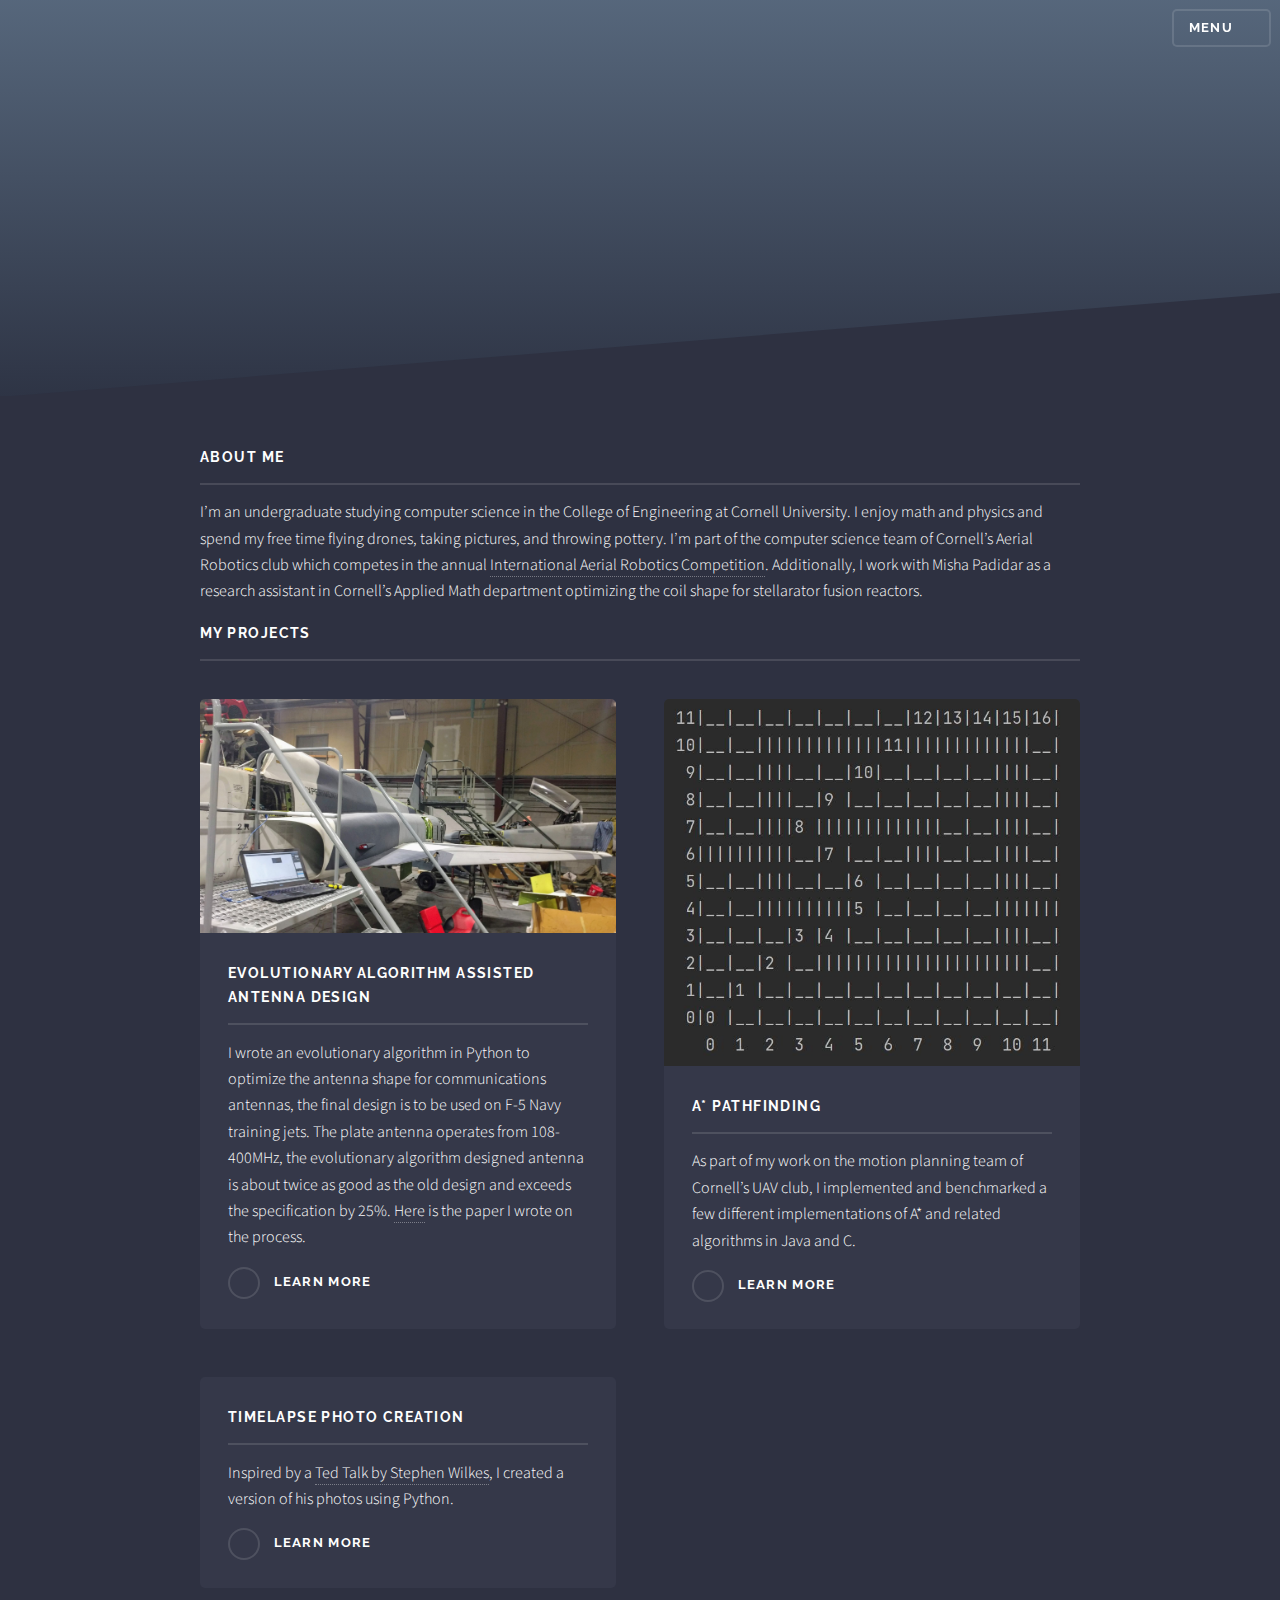
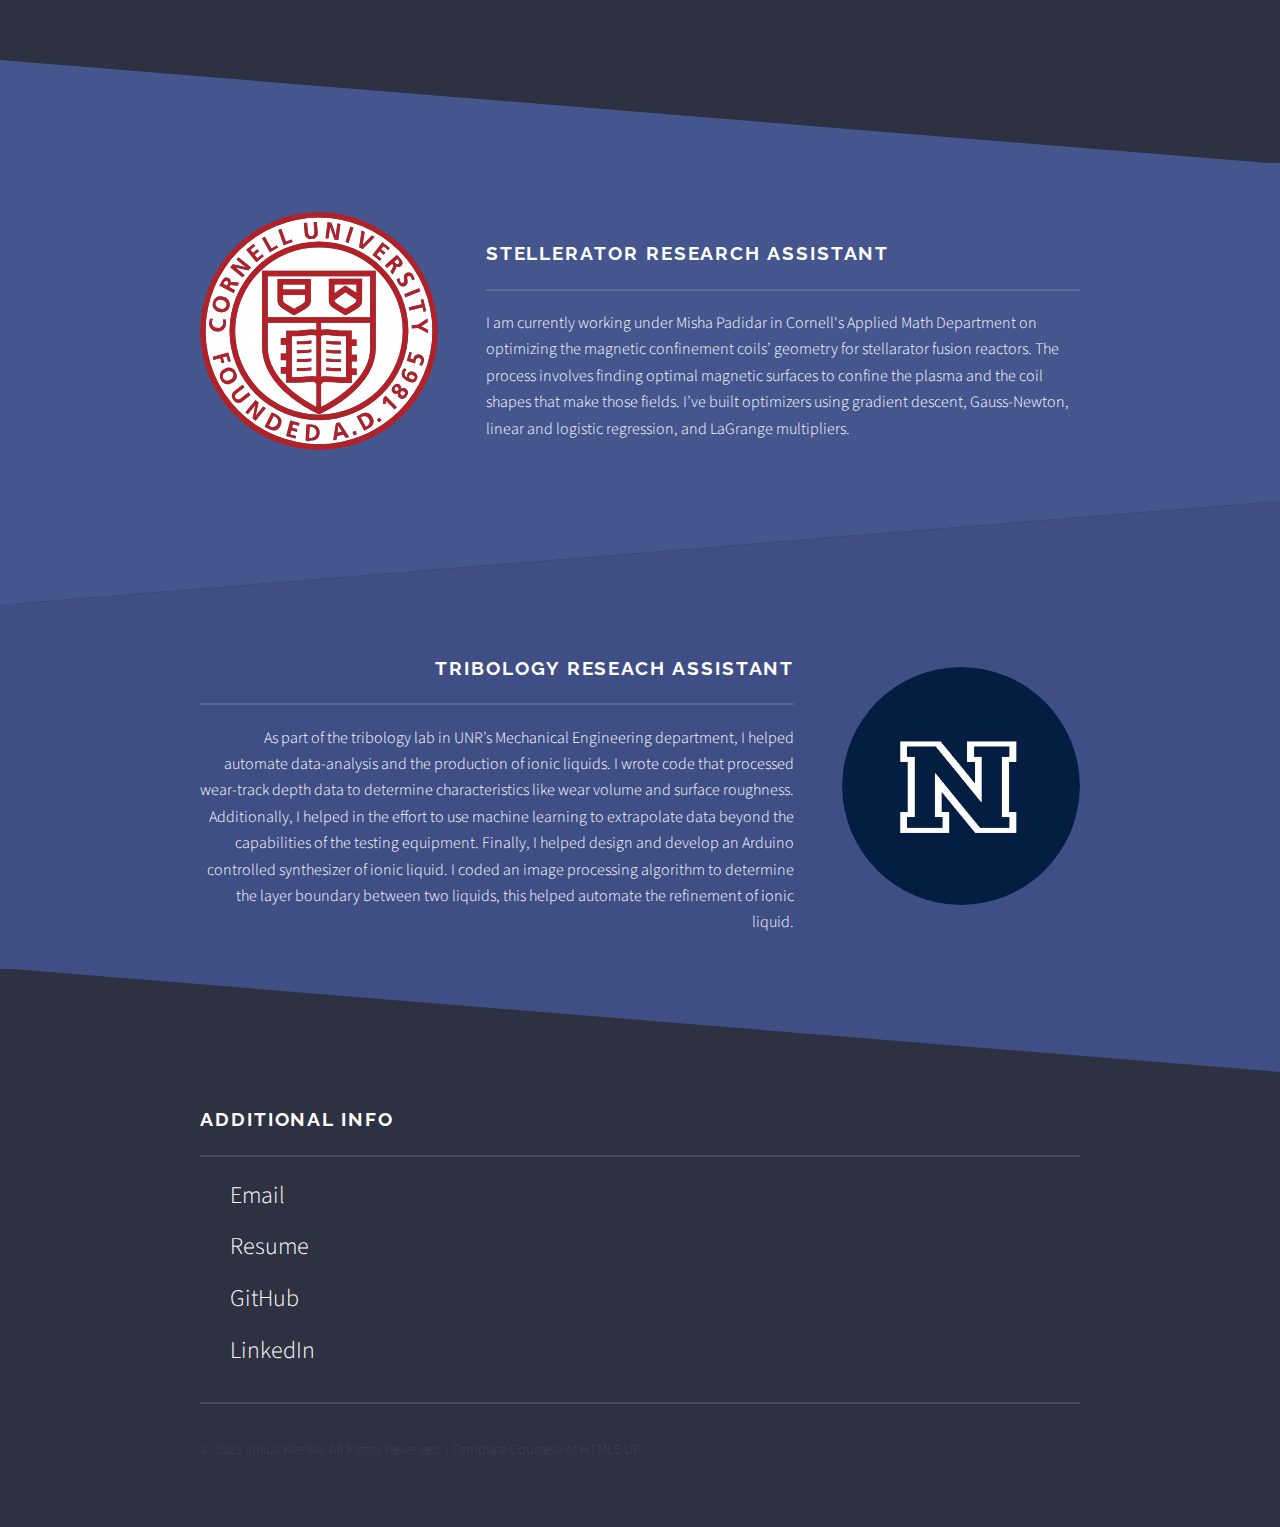
==== commit bc3d1947: "added summary paragraphs" ====
--- a/index.html
+++ b/index.html
@@ -6,7 +6,7 @@
 <html>
 	<head>
 		<title>JT Klenke</title>
-		<link rel="icon" type="image/x-icon" href="/images/favicon.png">
+		<link rel="icon" type="image/x-icon" href="/images/Favicon.png">
 		<meta charset="utf-8" />
 		<meta name="viewport" content="width=device-width, initial-scale=1, user-scalable=no" />
 		<link rel="stylesheet" href="assets/css/main.css" />
@@ -46,7 +46,7 @@
 					<section id="banner">
 						<div class="inner">
 							<h2>JT Klenke</h2>
-							<p>This is my portfolio website, have a look around! Its still under construction.</p>
+							<p>This is my portfolio website, have a look around!</p>
 						</div>
 					</section>
 
@@ -62,7 +62,7 @@
 
 							<section class="features">
 								<article>
-									<a href="images/EvolvedAntennaMain.jpg" class="image"><img src="images/EvolvedAntennaMain.jpg" alt="" /></a>
+									<a href="images/EvolvedAntennaJet.jpg" class="image"><img src="images/EvolvedAntennaJet.jpg" alt="" /></a>
 									<h3 class="major">Evolutionary algorithm assisted antenna design</h3>
 									<p>I wrote an evolutionary algorithm in Python to optimize the antenna shape for communications antennas, the final design is to be used on F-5 Navy training jets. The plate antenna operates from 108-400MHz, the evolutionary algorithm designed antenna is about twice as good as the old design and exceeds the specification by 25%. <a href="docs/Evolutionary Algorithm Optimized Broadband Plate Antenna for F5 Vertical Stabilizer - Double Spaced.pdf" target="_blank" rel="noopener noreferrer">Here</a> is the paper I wrote on the process.</p>
 									<a href="projects.html#Antenna" class="special">Learn more</a>
@@ -74,7 +74,7 @@
 									<a href="projects.html#AStar" class="special">Learn more</a>
 								</article>
 								<article>
-									<a href="images/timelapsefinal.jpg" class="image"><img src="images/timelapsefinal.jpg" alt="" /></a>
+									<a href="images/TimelapseFinal.jpg" class="image"><img src="images/TimelapseFinal.jpg" alt="" /></a>
 									<h3 class="major">Timelapse photo creation</h3>
 									<p>Inspired by a <a href="https://www.ted.com/talks/stephen_wilkes_the_passing_of_time_caught_in_a_single_photo?language=en" target="_blank" rel="noopener noreferrer">Ted Talk by Stephen Wilkes</a>, I created a version of his photos using Python.</p>
 									<a href="projects.html#Timelapse" class="special">Learn more</a>
@@ -90,7 +90,7 @@
 					<!-- Two -->
 					<section id="two" class="wrapper alt spotlight style2">
 						<div class="inner">
-							<a href="#" class="image"><img src="images/brand_trademark.svg" alt="" /></a>
+							<a href="#" class="image"><img src="images/CornellLogo.svg" alt="" /></a>
 							<div class="content">
 								<h2 class="major">Stellerator Research Assistant</h2>
 								<p>I am currently working under Misha Padidar in Cornell's Applied Math Department on optimizing the magnetic confinement coils’ geometry for stellarator fusion reactors. The process involves finding optimal magnetic surfaces to confine the plasma and the coil shapes that make those fields. I’ve built optimizers using gradient descent, Gauss-Newton, linear and logistic regression, and LaGrange multipliers.</p>
@@ -101,7 +101,7 @@
 				<!-- Three -->
 					<section id="three" class="wrapper spotlight style3">
 						<div class="inner">
-							<a href="images/University Logo RGB_block_n_blue.png" class="image"><img src="images/University Logo RGB_block_n_blue.png" alt="" /></a>
+							<a href="images/UnrLogo.png" class="image"><img src="images/UnrLogo.png" alt="" /></a>
 							<div class="content">
 								<h2 class="major">Tribology Reseach Assistant</h2>
 								<p>As part of the tribology lab in UNR’s Mechanical Engineering department, I helped automate data-analysis and the production of ionic liquids. I wrote code that processed wear-track depth data to determine characteristics like wear volume and surface roughness. Additionally, I helped in the effort to use machine learning to extrapolate data beyond the capabilities of the testing equipment. Finally, I helped design and develop an Arduino controlled synthesizer of ionic liquid. I coded an image processing algorithm to determine the layer boundary between two liquids, this helped automate the refinement of ionic liquid.</p>
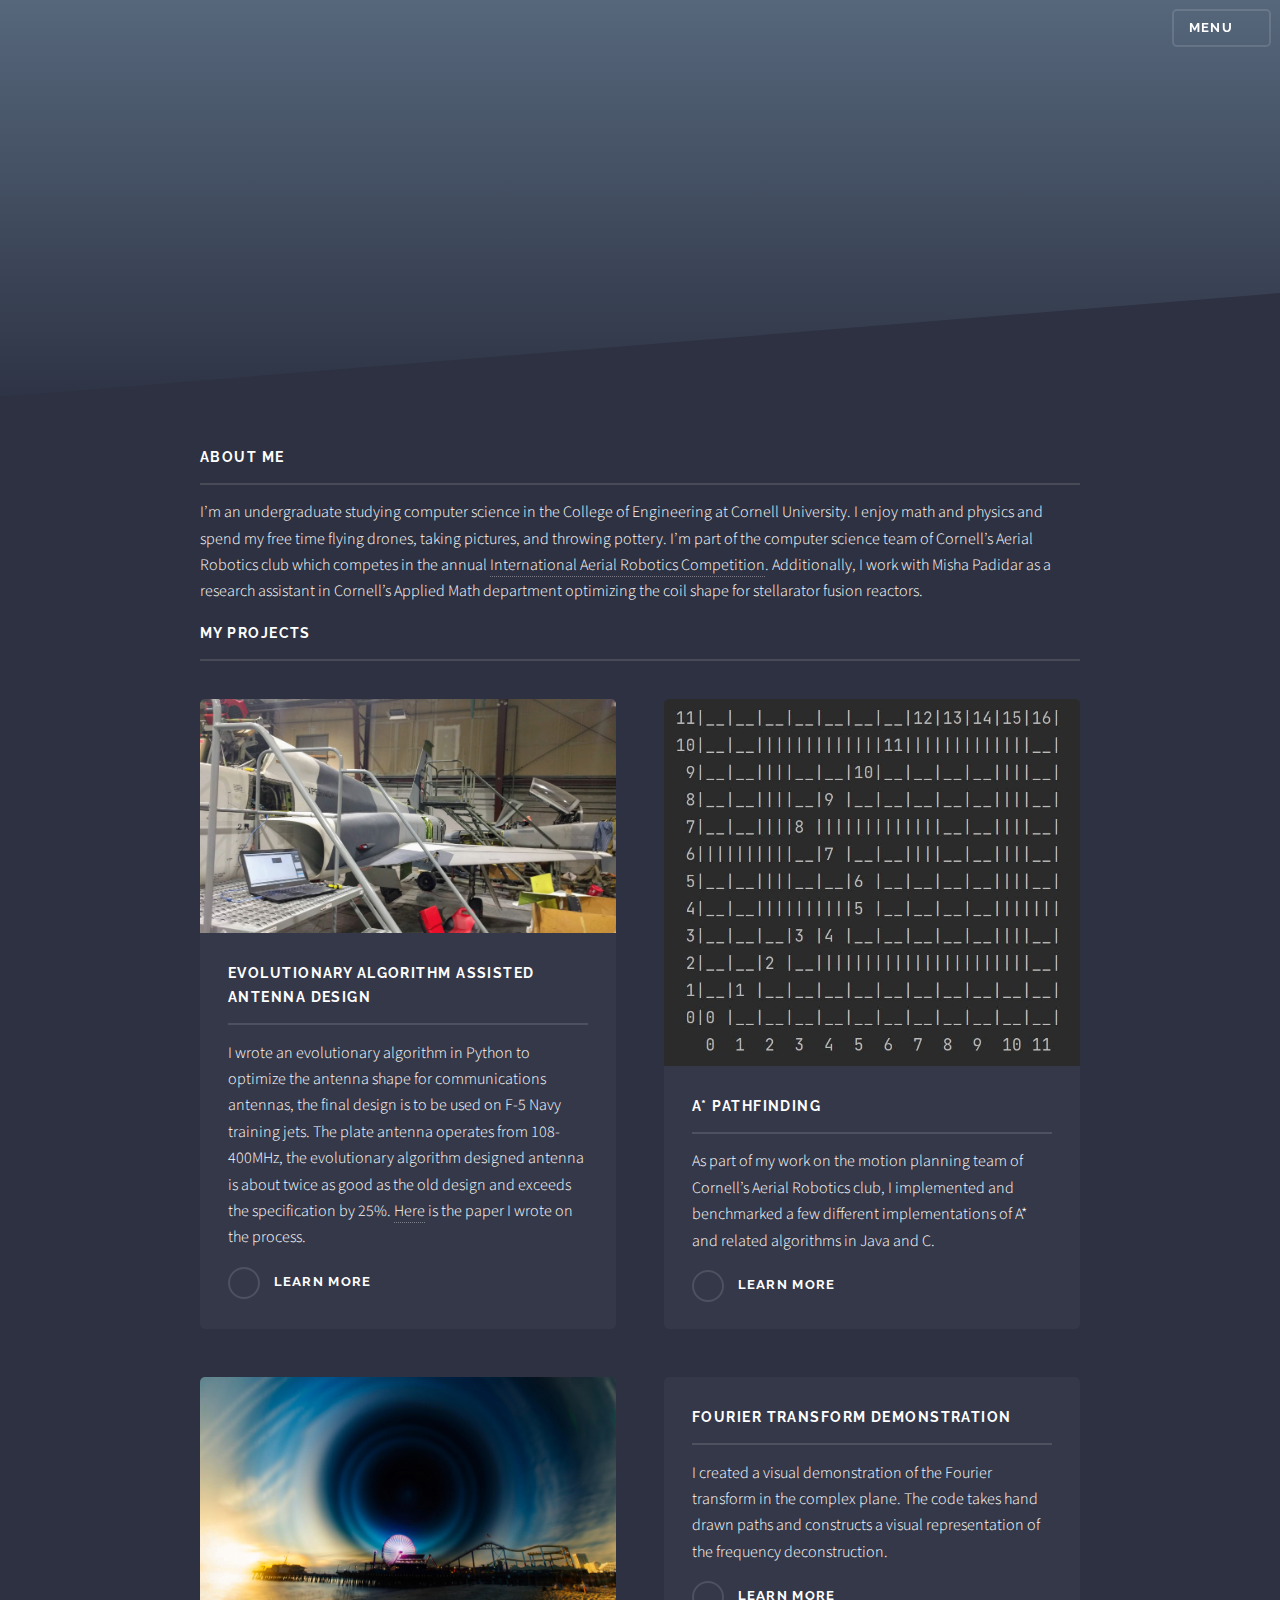
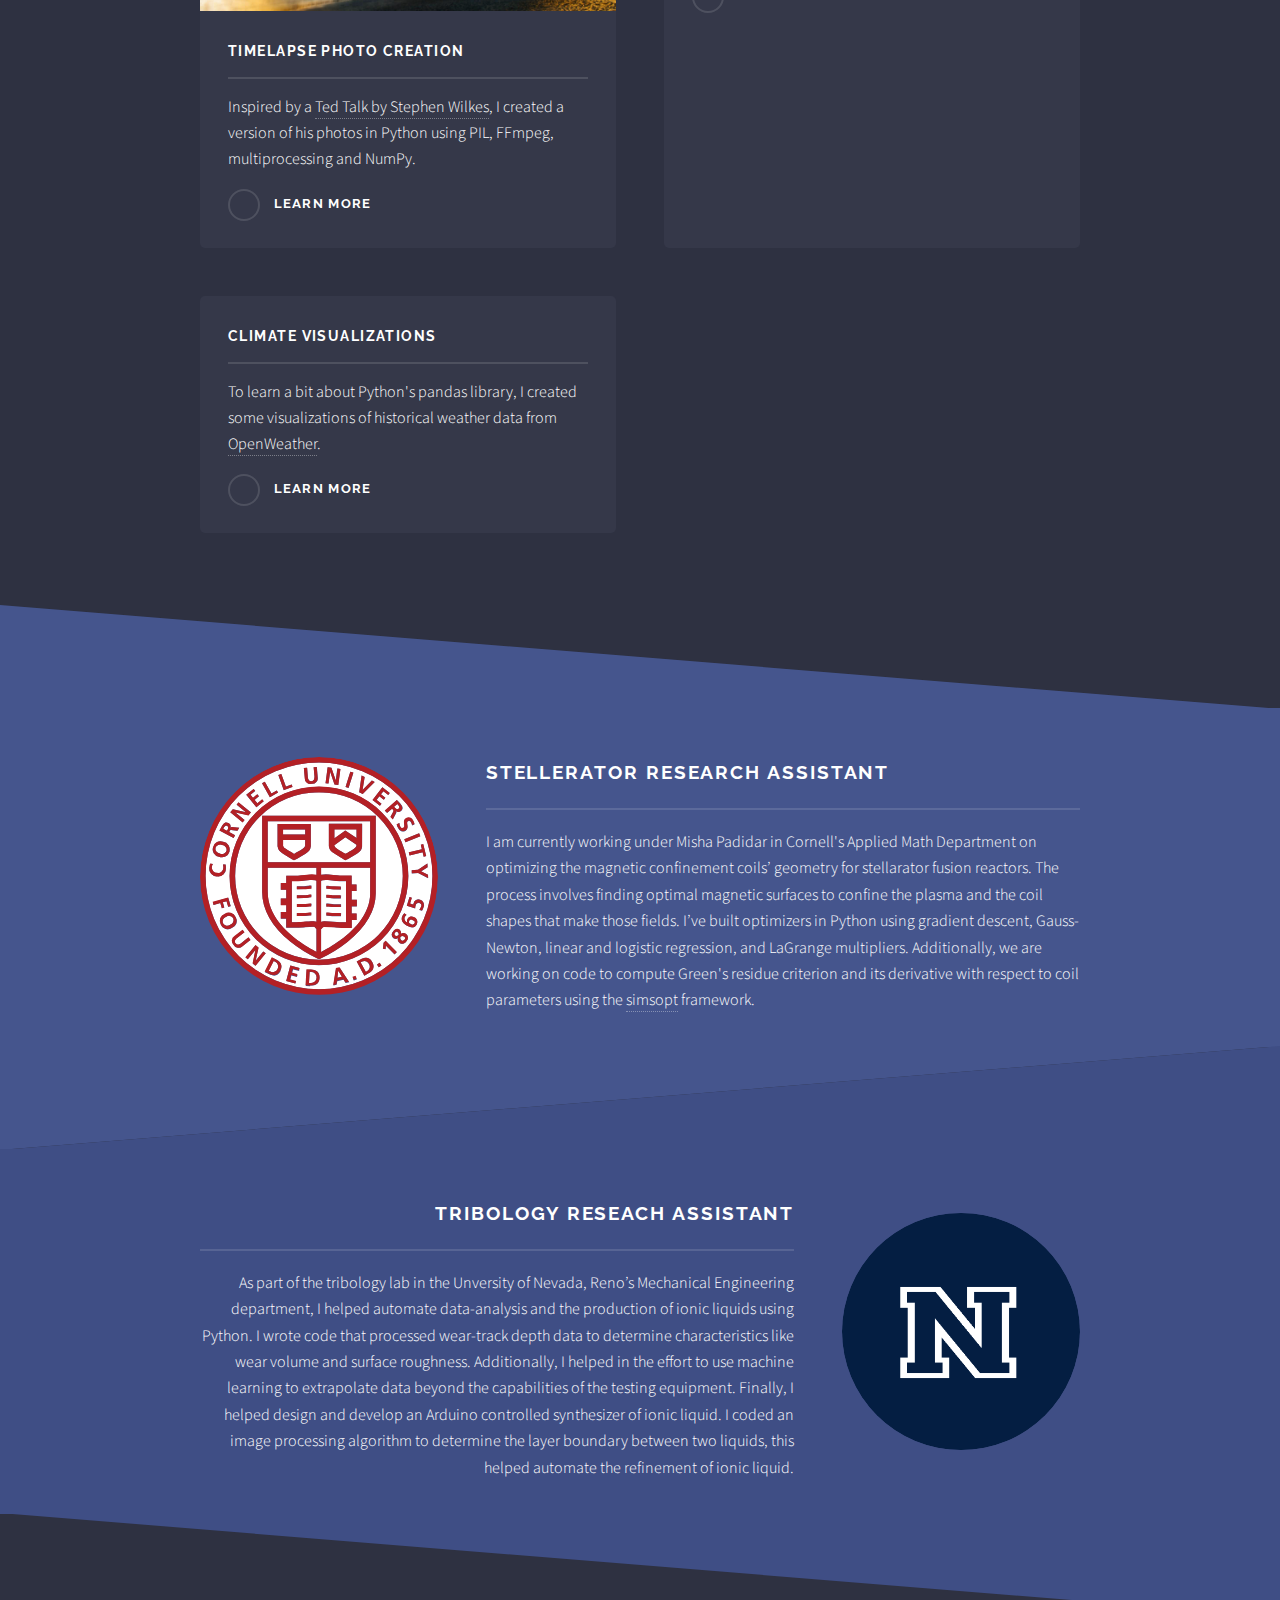
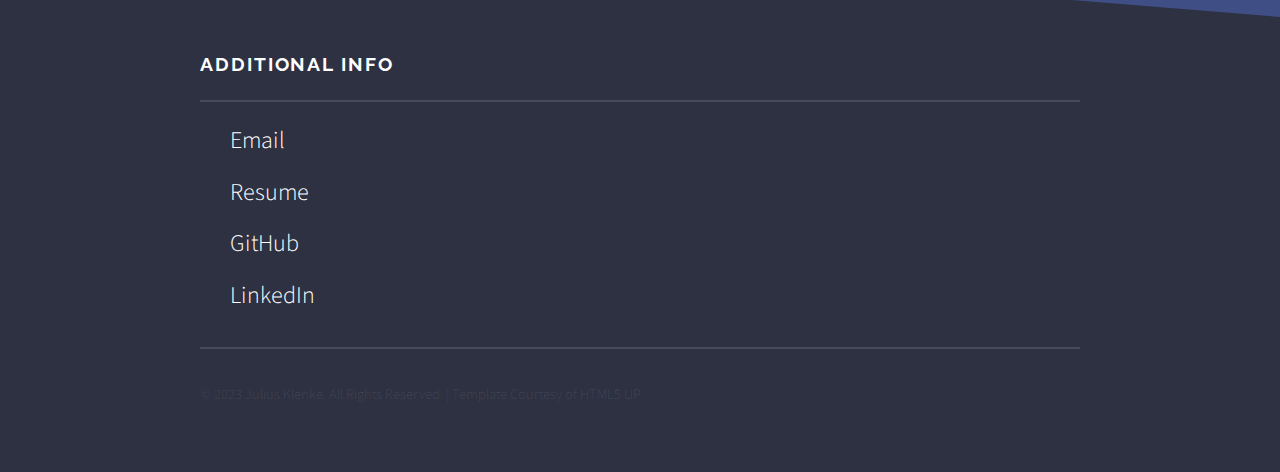
==== commit 9debe5fa: "refactored project page, added pottery portfolio" ====
--- a/index.html
+++ b/index.html
@@ -38,6 +38,8 @@
 							<ul class="links">
 								<li><a href="index.html">Home</a></li>
 								<li><a href="projects.html">Projects</a></li>
+								<li><a href="projects.html">Logs</a></li>
+								<li><a href="pottery.html">Pottery</a></li>
 							</ul>
 							<a href="#" class="close">Close</a>
 						</div>
@@ -70,41 +72,52 @@
 								<article>
 									<a href="images/AStar.JPG" class="image"><img src="images/AStar.JPG" alt="" /></a>
 									<h3 class="major">A* pathfinding</h3>
-									<p>As part of my work on the motion planning team of Cornell’s UAV club, I implemented and benchmarked a few different implementations of A* and related algorithms in Java and C. </p>
+									<p>As part of my work on the motion planning team of Cornell’s Aerial Robotics club, I implemented and benchmarked a few different implementations of A* and related algorithms in Java and C.</p>
 									<a href="projects.html#AStar" class="special">Learn more</a>
 								</article>
 								<article>
 									<a href="images/TimelapseFinal.jpg" class="image"><img src="images/TimelapseFinal.jpg" alt="" /></a>
 									<h3 class="major">Timelapse photo creation</h3>
-									<p>Inspired by a <a href="https://www.ted.com/talks/stephen_wilkes_the_passing_of_time_caught_in_a_single_photo?language=en" target="_blank" rel="noopener noreferrer">Ted Talk by Stephen Wilkes</a>, I created a version of his photos using Python.</p>
+									<p>Inspired by a <a href="https://www.ted.com/talks/stephen_wilkes_the_passing_of_time_caught_in_a_single_photo?language=en" target="_blank" rel="noopener noreferrer">Ted Talk by Stephen Wilkes</a>, I created a version of his photos in Python using PIL, FFmpeg, multiprocessing and NumPy.</p>
 									<a href="projects.html#Timelapse" class="special">Learn more</a>
+								</article>
+								<article>
+									<a href="images/FourierDemo.png" class="image"><img src="images/FourierDemo.png" alt="" /></a>
+									<h3 class="major">Fourier Transform Demonstration</h3>
+									<p>I created a visual demonstration of the Fourier transform in the complex plane. The code takes hand drawn paths and constructs a visual representation of the frequency deconstruction.</p>
+									<a href="projects.html#Fourier" class="special">Learn more</a>
+								</article>
+								<article>
+									<a href="images/PandasWeather3d.png" class="image"><img src="images/PandasWeather3d.png" alt="" /></a>
+									<h3 class="major">Climate Visualizations</h3>
+									<p>To learn a bit about Python's pandas library, I created some visualizations of historical weather data from <a href="https://openweathermap.org/" target="_blank" rel="noopener noreferrer">OpenWeather</a>.</p>
+									<a href="projects.html#Climate" class="special">Learn more</a>
 								</article>
 							</section>
 
 						</div>
 					</div>
 
-			<!------ Pottery --------->
+			<!------ Research --------->
 
-
-					<!-- Two -->
-					<section id="two" class="wrapper alt spotlight style2">
+				<!-- One -->
+					<section id="one" class="wrapper alt spotlight style2">
 						<div class="inner">
 							<a href="#" class="image"><img src="images/CornellLogo.svg" alt="" /></a>
 							<div class="content">
 								<h2 class="major">Stellerator Research Assistant</h2>
-								<p>I am currently working under Misha Padidar in Cornell's Applied Math Department on optimizing the magnetic confinement coils’ geometry for stellarator fusion reactors. The process involves finding optimal magnetic surfaces to confine the plasma and the coil shapes that make those fields. I’ve built optimizers using gradient descent, Gauss-Newton, linear and logistic regression, and LaGrange multipliers.</p>
+								<p>I am currently working under Misha Padidar in Cornell's Applied Math Department on optimizing the magnetic confinement coils’ geometry for stellarator fusion reactors. The process involves finding optimal magnetic surfaces to confine the plasma and the coil shapes that make those fields. I’ve built optimizers in Python using gradient descent, Gauss-Newton, linear and logistic regression, and LaGrange multipliers. Additionally, we are working on code to compute Green's residue criterion and its derivative with respect to coil parameters using the <a href="https://simsopt.readthedocs.io/en/latest/index.html" target="_blank" rel="noopener noreferrer">simsopt</a> framework.</p>
 								</div>
 						</div>
 					</section>
 
-				<!-- Three -->
-					<section id="three" class="wrapper spotlight style3">
+				<!-- Two -->
+					<section id="tow" class="wrapper spotlight style3">
 						<div class="inner">
 							<a href="images/UnrLogo.png" class="image"><img src="images/UnrLogo.png" alt="" /></a>
 							<div class="content">
 								<h2 class="major">Tribology Reseach Assistant</h2>
-								<p>As part of the tribology lab in UNR’s Mechanical Engineering department, I helped automate data-analysis and the production of ionic liquids. I wrote code that processed wear-track depth data to determine characteristics like wear volume and surface roughness. Additionally, I helped in the effort to use machine learning to extrapolate data beyond the capabilities of the testing equipment. Finally, I helped design and develop an Arduino controlled synthesizer of ionic liquid. I coded an image processing algorithm to determine the layer boundary between two liquids, this helped automate the refinement of ionic liquid.</p>
+								<p>As part of the tribology lab in the Unversity of Nevada, Reno’s Mechanical Engineering department, I helped automate data-analysis and the production of ionic liquids using Python. I wrote code that processed wear-track depth data to determine characteristics like wear volume and surface roughness. Additionally, I helped in the effort to use machine learning to extrapolate data beyond the capabilities of the testing equipment. Finally, I helped design and develop an Arduino controlled synthesizer of ionic liquid. I coded an image processing algorithm to determine the layer boundary between two liquids, this helped automate the refinement of ionic liquid.</p>
 								
 							</div>
 						</div>
--- a/assets/css/main.css
+++ b/assets/css/main.css
@@ -72,6 +72,9 @@
 	appearance: none;
 }
 
+
+
+
 /* Basic */
 
 	@-ms-viewport {
@@ -294,6 +297,8 @@
 	h6 {
 		font-size: 0.7em;
 	}
+
+	* {box-sizing:border-box}
 
 	@media screen and (max-width: 736px) {
 
@@ -3673,7 +3678,126 @@
 		background-color: #2e3141;
 		margin: 6.5em 0;
 		position: relative;
-	}
+		
+	}
+	* {
+		box-sizing: border-box;
+	  }
+	  
+	  /* Position the image container (needed to position the left and right arrows) */
+	  .gallery {
+		display: grid;
+		place-items: center;
+		position: relative;
+		margin-bottom: 5em;
+	  }
+	  
+	  /* Hide the images by default */
+	  .slide {
+		display: none;
+	  }
+	  
+	  /* Add a pointer when hovering over the thumbnail images */
+	  .cursor {
+		cursor: pointer;
+	  }
+	  
+	  /* Next & previous buttons */
+	  .prev,
+	  .next {
+		cursor: pointer;
+		position: absolute;
+		top: 40%;
+		width: auto;
+		padding: 16px;
+		margin-top: -50px;
+		color: white;
+		font-weight: bold;
+		font-size: 20px;
+		border-radius: 0 3px 3px 0;
+		user-select: none;
+		-webkit-user-select: none;
+		border: rgba(0, 0, 0, 0);
+		border-radius: 3px 0 0 3px;
+	  }
+	  .centerimage {
+		position: relative;
+    	min-height: 30em;
+    	max-height: 30em;
+		margin: 2em;
+	  }
+	  /* Position the "next button" to the right */
+	  .next {
+		right: .5em;
+	  }
+	  .prev{
+		left: .5em;
+	  }
+	  
+	  /* On hover, add a black background color with a little bit see-through */
+	  .prev:hover,
+	  .next:hover {
+		background-color: rgba(0, 0, 0, 0.3);
+		text-decoration: none;
+	  }
+	  
+	  /* Number text (1/3 etc) */
+	  .numbertext {
+		color: #f2f2f2;
+		font-size: 12px;
+		padding: 8px 12px;
+		position: absolute;
+		top: 0;
+	  }
+	  
+	  .row:after {
+		content: "";
+		display: table;
+		clear: both;
+	  }
+	  
+	
+	  
+	  /* Add a transparency effect for thumnbail images */
+	  .preview {
+		max-height: 10em;
+		min-height: 10em;
+		width: auto;
+  		height: auto;
+		opacity: 0.6;
+	  }
+	  
+	  .active,
+	  .preview:hover {
+		opacity: 1;
+	  }
+	  @media screen and (max-width: 980px) {
+		.preview {
+			max-height: 8em;
+			min-height: 8em;
+		  }
+		  .centerimage {
+			min-height: 24em;
+			max-height: 24em;
+		  }
+
+	  }
+
+	  @media screen and (max-width: 736px) {
+		.preview {
+			max-height: 6em;
+			min-height: 6em;
+		  }
+		  .centerimage {
+			min-height: 18em;
+			max-height: 18em;
+		  }
+	  }
+  
+  @keyframes fade {
+	from {opacity: .4}
+	to {opacity: 1}
+  }
 
 		.wrapper:before, .wrapper:after {
 			background-image: url("data:image/svg+xml;charset=utf8,%3Csvg xmlns='http://www.w3.org/2000/svg' width='100' height='100' viewBox='0 0 100 100' preserveAspectRatio='none'%3E%3Cpolygon points='0,100 100,0 100,100' style='fill:%232e3141%3B' /%3E%3C/svg%3E");
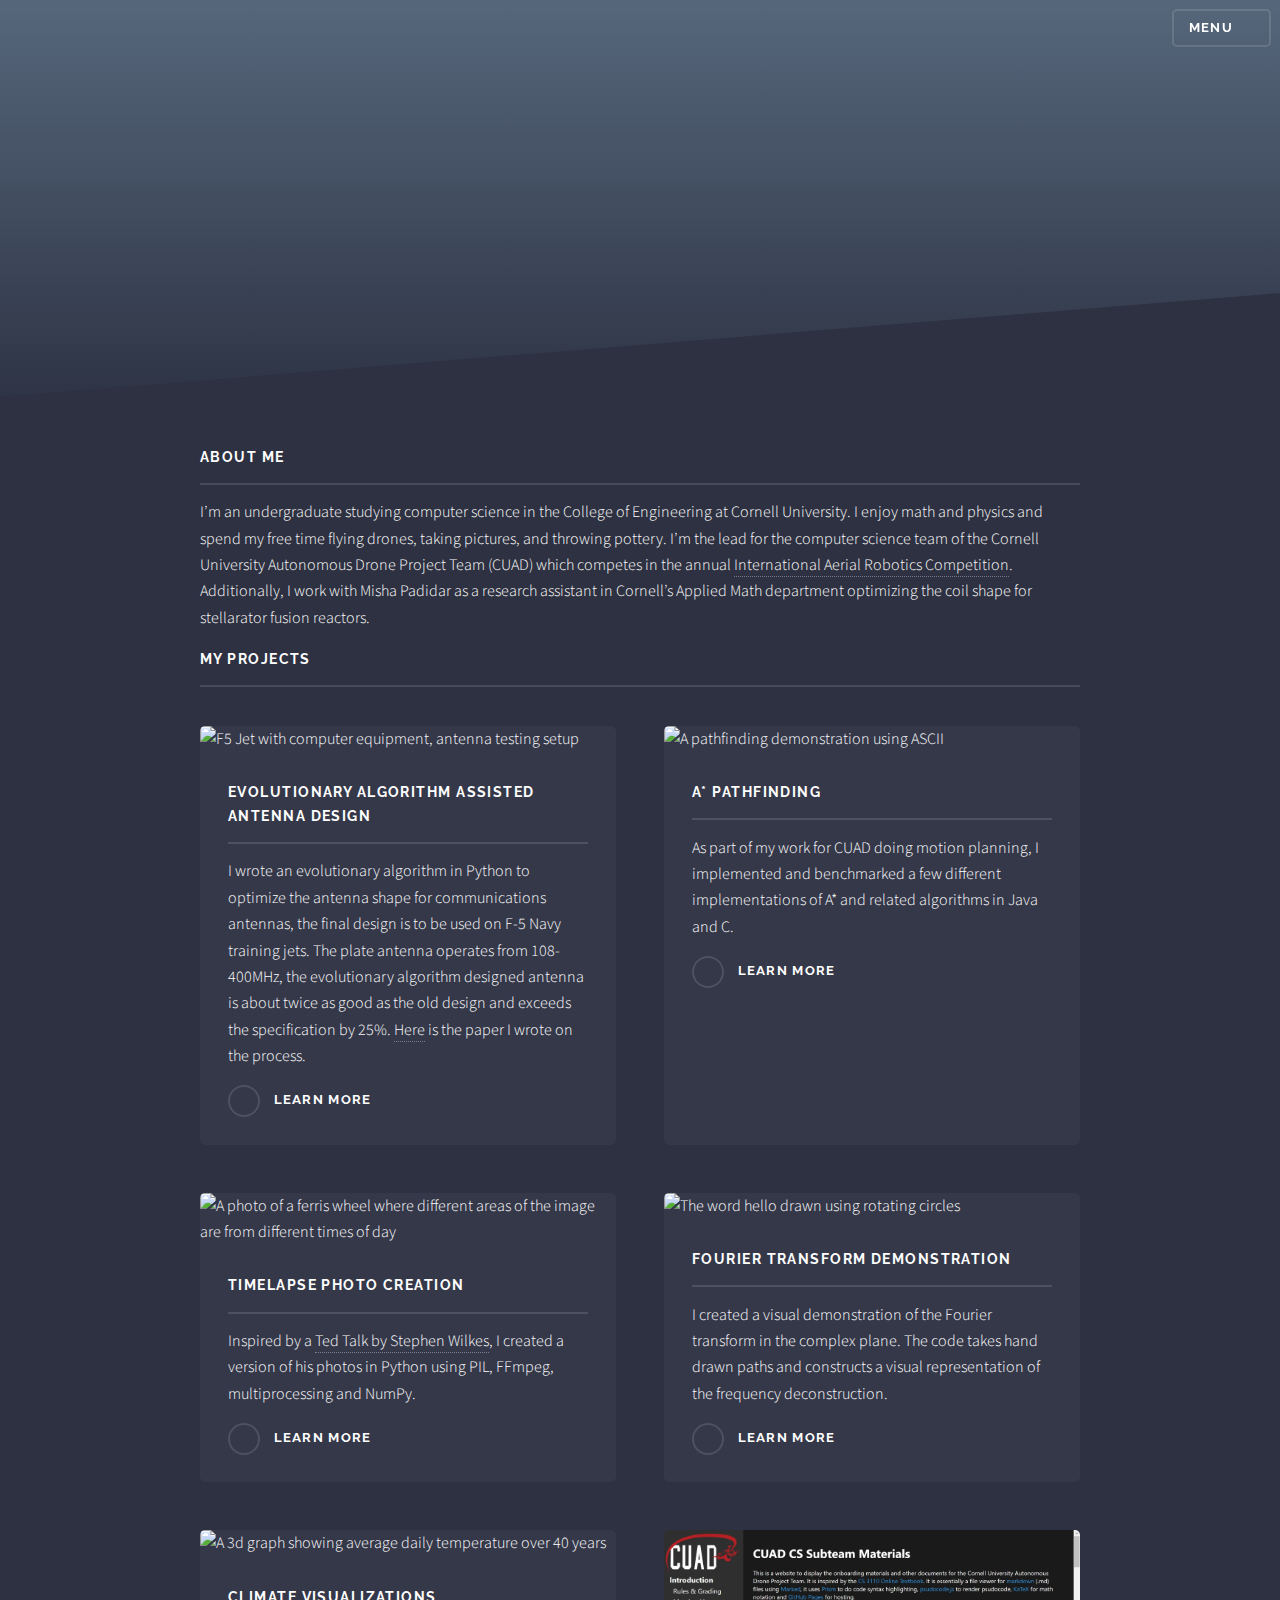
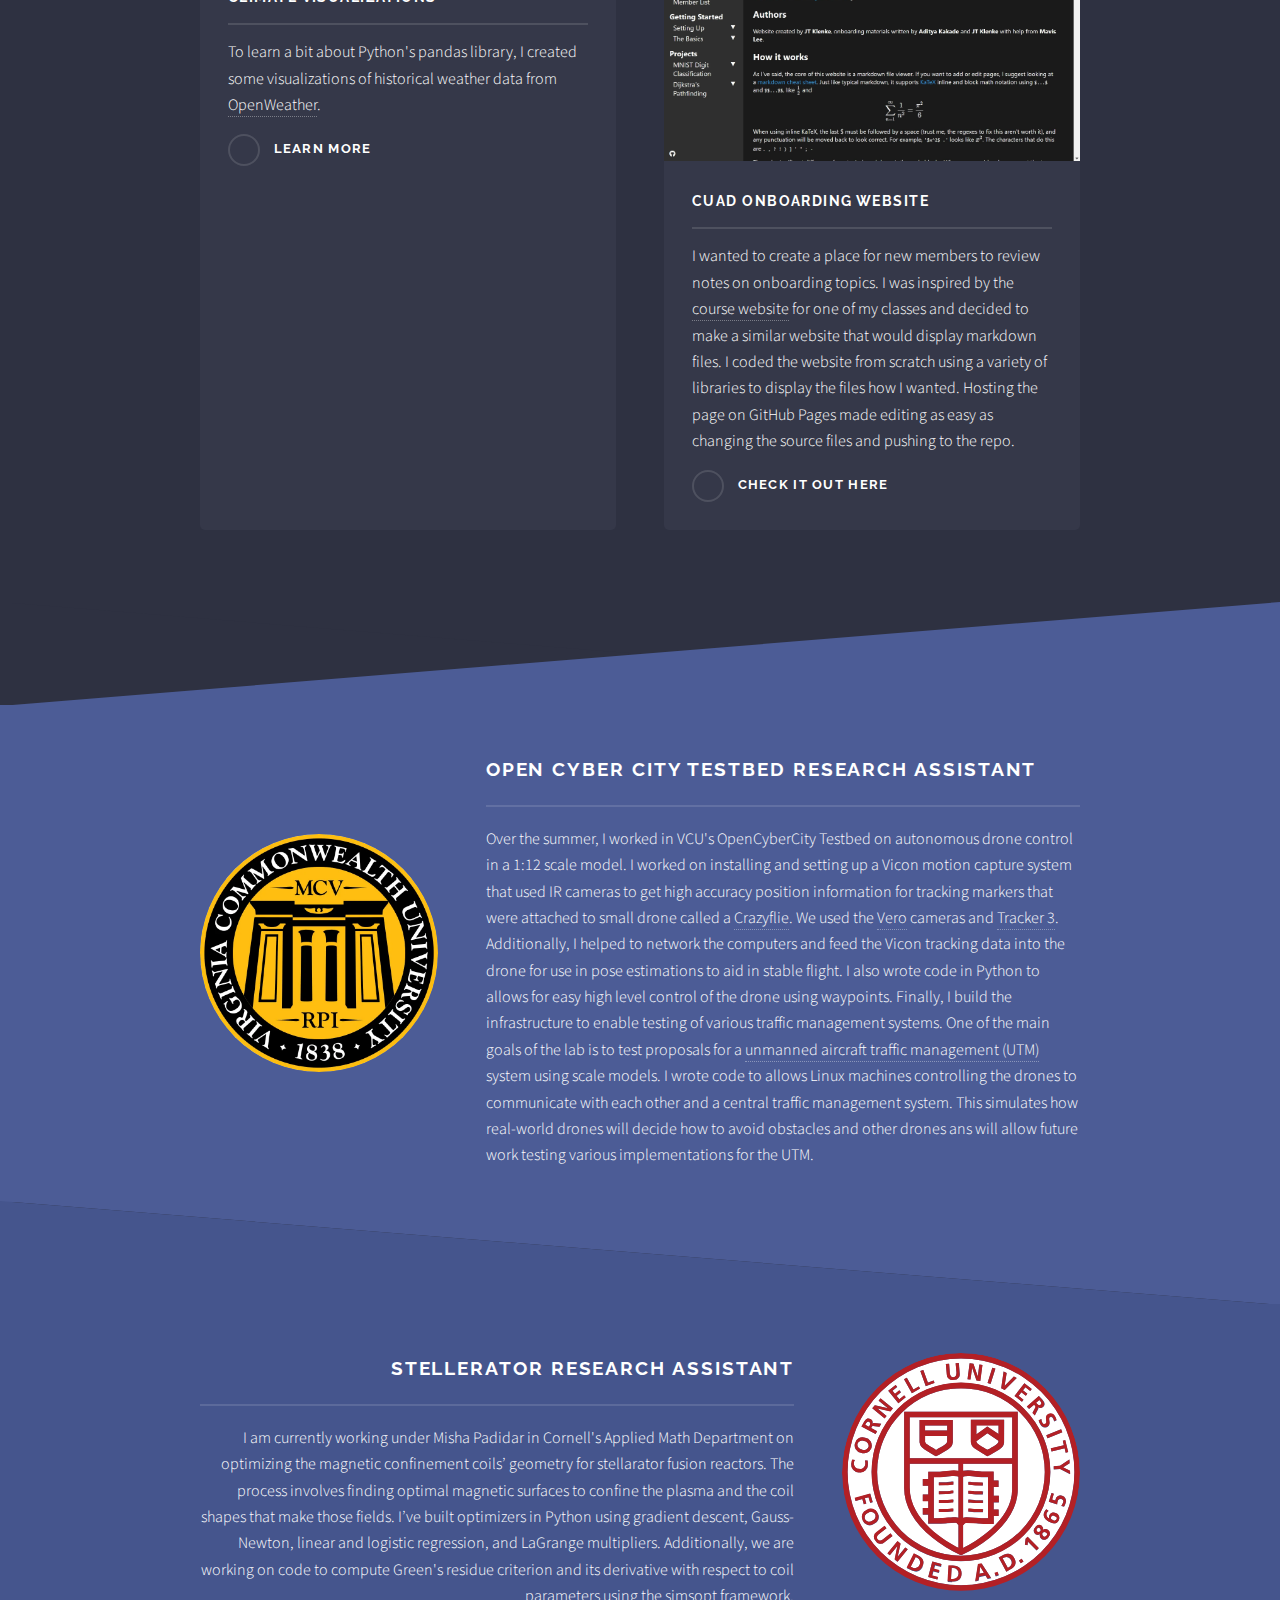
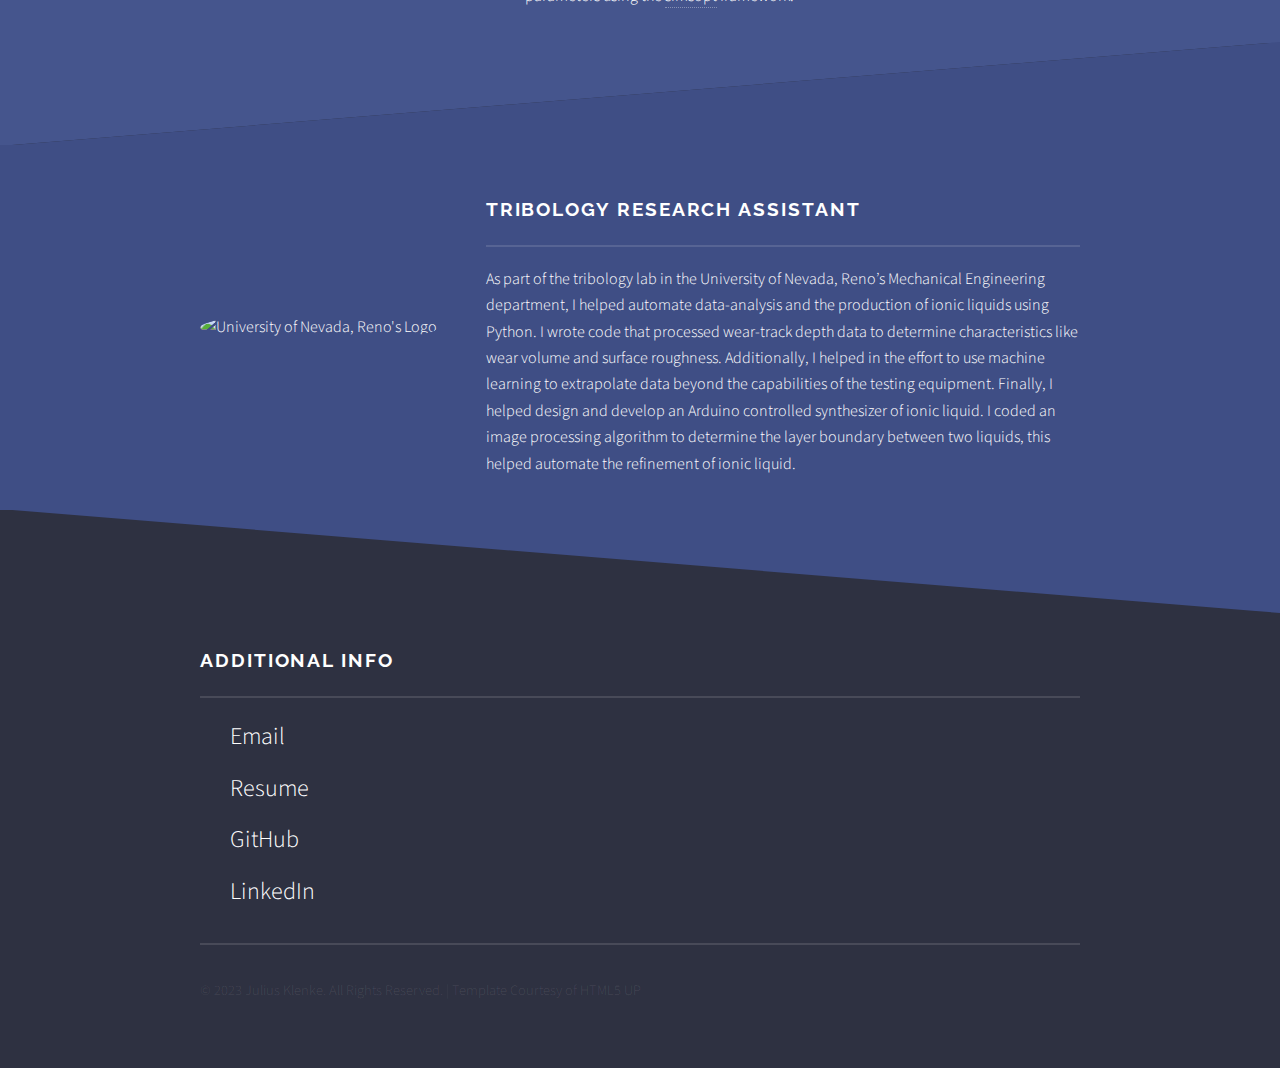
==== commit 1c2028c6: "Updated CUAD and Summer" ====
--- a/index.html
+++ b/index.html
@@ -4,150 +4,251 @@
 	Template by HTML5 UP under CCA 3.0 license (html5up.net/license)
 -->
 <html>
-	<head>
-		<title>JT Klenke</title>
-		<link rel="icon" type="image/x-icon" href="/images/Favicon.png">
-		<meta charset="utf-8" />
-		<meta name="viewport" content="width=device-width, initial-scale=1, user-scalable=no" />
-		<link rel="stylesheet" href="assets/css/main.css" />
-		<noscript><link rel="stylesheet" href="assets/css/noscript.css" /></noscript>
-	</head>
-	<!-- Header -->
-	<header id="header" class="alt">
-		<h1><a href="#">JT Klenke</a></h1>
-		<nav>
-			<a href="#menu">Menu</a>
+
+<head>
+	<title>JT Klenke</title>
+	<link rel="icon" type="image/x-icon" href="/images/Favicon.png">
+	<meta charset="utf-8" />
+	<meta name="viewport" content="width=device-width, initial-scale=1, user-scalable=no" />
+	<link rel="stylesheet" href="assets/css/main.css" />
+	<noscript>
+		<link rel="stylesheet" href="assets/css/noscript.css" />
+	</noscript>
+</head>
+<!-- Header -->
+<header id="header" class="alt">
+	<h1><a href="#">JT Klenke</a></h1>
+	<nav>
+		<a href="#menu">Menu</a>
+		<icons>
+			<a href="https://github.com/jtklenke" target="_blank" rel="noopener noreferrer"
+				class="icon brands fa-github"><span class="label">GitHub</span></a>
 			<icons>
-				<a href="https://github.com/jtklenke" target="_blank" rel="noopener noreferrer" class="icon brands fa-github"><span class="label">GitHub</span></a>
-				<icons>
-					<a href="https://www.linkedin.com/in/jtklenke/" target="_blank" rel="noopener noreferrer" class="icon brands fa-linkedin"><span class="label">LinkedIn</span></a>
-				</icons>
+				<a href="https://www.linkedin.com/in/jtklenke/" target="_blank" rel="noopener noreferrer"
+					class="icon brands fa-linkedin"><span class="label">LinkedIn</span></a>
 			</icons>
+		</icons>
+	</nav>
+</header>
+
+<body class="is-preload">
+
+	<!-- Page Wrapper -->
+	<div id="page-wrapper">
+
+
+		<!-- Menu -->
+		<nav id="menu">
+			<div class="inner">
+				<h2>Menu</h2>
+				<ul class="links">
+					<li><a href="index.html">Home</a></li>
+					<li><a href="projects.html">Projects</a></li>
+					<li><a href="logs.html">Logs</a></li>
+					<li><a href="pottery.html">Pottery</a></li>
+				</ul>
+				<a href="#" class="close">Close</a>
+			</div>
 		</nav>
-	</header>
-	<body class="is-preload">
-
-		<!-- Page Wrapper -->
-			<div id="page-wrapper">
-
-				
-				<!-- Menu -->
-					<nav id="menu">
-						<div class="inner">
-							<h2>Menu</h2>
-							<ul class="links">
-								<li><a href="index.html">Home</a></li>
-								<li><a href="projects.html">Projects</a></li>
-								<li><a href="projects.html">Logs</a></li>
-								<li><a href="pottery.html">Pottery</a></li>
-							</ul>
-							<a href="#" class="close">Close</a>
-						</div>
-					</nav>
-				<!-- Banner -->
-					<section id="banner">
-						<div class="inner">
-							<h2>JT Klenke</h2>
-							<p>This is my portfolio website, have a look around!</p>
-						</div>
-					</section>
-
-				<!-- Wrapper -->
-					<!-- Content -->
-					<div class="wrapper">
-						<div class="inner">
-							<h3 class="major">About Me</h3>
-							<p>I’m an undergraduate studying computer science in the College of Engineering at Cornell University. I enjoy math and physics and spend my free time flying drones, taking pictures, and throwing pottery. I’m part of the computer science team of Cornell’s Aerial Robotics club which competes in the annual <a href="http://www.aerialroboticscompetition.org/" target="_blank" rel="noopener noreferrer">International Aerial Robotics Competition</a>. Additionally, I work with Misha Padidar as a research assistant in Cornell’s Applied Math department optimizing the coil shape for stellarator fusion reactors.</p>
-							
-
-							<h3 class="major">My Projects</h3>
-
-							<section class="features">
-								<article>
-									<a href="images/EvolvedAntennaJet.jpg" class="image"><img src="images/EvolvedAntennaJet.jpg" alt="" /></a>
-									<h3 class="major">Evolutionary algorithm assisted antenna design</h3>
-									<p>I wrote an evolutionary algorithm in Python to optimize the antenna shape for communications antennas, the final design is to be used on F-5 Navy training jets. The plate antenna operates from 108-400MHz, the evolutionary algorithm designed antenna is about twice as good as the old design and exceeds the specification by 25%. <a href="docs/Evolutionary Algorithm Optimized Broadband Plate Antenna for F5 Vertical Stabilizer - Double Spaced.pdf" target="_blank" rel="noopener noreferrer">Here</a> is the paper I wrote on the process.</p>
-									<a href="projects.html#Antenna" class="special">Learn more</a>
-								</article>
-								<article>
-									<a href="images/AStar.JPG" class="image"><img src="images/AStar.JPG" alt="" /></a>
-									<h3 class="major">A* pathfinding</h3>
-									<p>As part of my work on the motion planning team of Cornell’s Aerial Robotics club, I implemented and benchmarked a few different implementations of A* and related algorithms in Java and C.</p>
-									<a href="projects.html#AStar" class="special">Learn more</a>
-								</article>
-								<article>
-									<a href="images/TimelapseFinal.jpg" class="image"><img src="images/TimelapseFinal.jpg" alt="" /></a>
-									<h3 class="major">Timelapse photo creation</h3>
-									<p>Inspired by a <a href="https://www.ted.com/talks/stephen_wilkes_the_passing_of_time_caught_in_a_single_photo?language=en" target="_blank" rel="noopener noreferrer">Ted Talk by Stephen Wilkes</a>, I created a version of his photos in Python using PIL, FFmpeg, multiprocessing and NumPy.</p>
-									<a href="projects.html#Timelapse" class="special">Learn more</a>
-								</article>
-								<article>
-									<a href="images/FourierDemo.png" class="image"><img src="images/FourierDemo.png" alt="" /></a>
-									<h3 class="major">Fourier Transform Demonstration</h3>
-									<p>I created a visual demonstration of the Fourier transform in the complex plane. The code takes hand drawn paths and constructs a visual representation of the frequency deconstruction.</p>
-									<a href="projects.html#Fourier" class="special">Learn more</a>
-								</article>
-								<article>
-									<a href="images/PandasWeather3d.png" class="image"><img src="images/PandasWeather3d.png" alt="" /></a>
-									<h3 class="major">Climate Visualizations</h3>
-									<p>To learn a bit about Python's pandas library, I created some visualizations of historical weather data from <a href="https://openweathermap.org/" target="_blank" rel="noopener noreferrer">OpenWeather</a>.</p>
-									<a href="projects.html#Climate" class="special">Learn more</a>
-								</article>
-							</section>
-
-						</div>
-					</div>
-
-			<!------ Research --------->
-
-				<!-- One -->
-					<section id="one" class="wrapper alt spotlight style2">
-						<div class="inner">
-							<a href="#" class="image"><img src="images/CornellLogo.svg" alt="" /></a>
-							<div class="content">
-								<h2 class="major">Stellerator Research Assistant</h2>
-								<p>I am currently working under Misha Padidar in Cornell's Applied Math Department on optimizing the magnetic confinement coils’ geometry for stellarator fusion reactors. The process involves finding optimal magnetic surfaces to confine the plasma and the coil shapes that make those fields. I’ve built optimizers in Python using gradient descent, Gauss-Newton, linear and logistic regression, and LaGrange multipliers. Additionally, we are working on code to compute Green's residue criterion and its derivative with respect to coil parameters using the <a href="https://simsopt.readthedocs.io/en/latest/index.html" target="_blank" rel="noopener noreferrer">simsopt</a> framework.</p>
-								</div>
-						</div>
-					</section>
-
-				<!-- Two -->
-					<section id="tow" class="wrapper spotlight style3">
-						<div class="inner">
-							<a href="images/UnrLogo.png" class="image"><img src="images/UnrLogo.png" alt="" /></a>
-							<div class="content">
-								<h2 class="major">Tribology Reseach Assistant</h2>
-								<p>As part of the tribology lab in the Unversity of Nevada, Reno’s Mechanical Engineering department, I helped automate data-analysis and the production of ionic liquids using Python. I wrote code that processed wear-track depth data to determine characteristics like wear volume and surface roughness. Additionally, I helped in the effort to use machine learning to extrapolate data beyond the capabilities of the testing equipment. Finally, I helped design and develop an Arduino controlled synthesizer of ionic liquid. I coded an image processing algorithm to determine the layer boundary between two liquids, this helped automate the refinement of ionic liquid.</p>
-								
-							</div>
-						</div>
-					</section>
-
-				<!-- Footer -->
-					<section id="footer">
-						<div class="inner">
-							<h2 class="major">Additional Info</h2>
-							<ul class="contact">
-								<li>Email&ensp;<a href="mailto:jtk96@cornell.edu" target="mailto:jtk96@cornell.edu" class="icon solid fa-envelope"><span class="label">Email</span></a></li>
-								<li>Resume&ensp;<a href="docs/JTKlenkeResume.pdf" target="_blank" rel="noopener noreferrer" class="icon solid fa-file"><span class="label">Resume</span></a></li>
-								<li>GitHub&ensp;<a href="https://github.com/jtklenke" target="_blank" rel="noopener noreferrer" class="icon brands fa-github"><span class="label">Github</span></a></li>
-								<li>LinkedIn&ensp;<a href="https://www.linkedin.com/in/jtklenke/" target="_blank" rel="noopener noreferrer" class="icon brands fa-linkedin"><span class="label">LinkedIn</span></a></li>
-							</ul>
-							<ul class="copyright">
-								<li>© 2023 Julius Klenke. All Rights Reserved. | Template Courtesy of HTML5 UP</li>
-							</ul>
-						</div>
-					</section>
-
-			</div>
-
-		<!-- Scripts -->
-			<script src="assets/js/jquery.min.js"></script>
-			<script src="assets/js/jquery.scrollex.min.js"></script>
-			<script src="assets/js/browser.min.js"></script>
-			<script src="assets/js/breakpoints.min.js"></script>
-			<script src="assets/js/util.js"></script>
-			<script src="assets/js/main.js"></script>
-
-	</body>
+		<!-- Banner -->
+		<section id="banner">
+			<div class="inner">
+				<h2>JT Klenke</h2>
+				<p>This is my portfolio website, have a look around!</p>
+			</div>
+		</section>
+
+		<!-- Wrapper -->
+		<!-- Content -->
+		<div class="wrapper">
+			<div class="inner">
+				<h3 class="major">About Me</h3>
+				<p>I’m an undergraduate studying computer science in the College of Engineering at Cornell University. I
+					enjoy math and physics and spend my free time flying drones, taking pictures, and throwing pottery.
+					I’m the lead for the computer science team of the Cornell University Autonomous Drone Project Team
+					(CUAD) which competes in the annual <a href="http://www.aerialroboticscompetition.org/"
+						target="_blank" rel="noopener noreferrer">International Aerial Robotics Competition</a>.
+					Additionally, I work with Misha Padidar as a research assistant in Cornell’s Applied Math department
+					optimizing the coil shape for stellarator fusion reactors.</p>
+
+
+				<h3 class="major">My Projects</h3>
+
+				<section class="features">
+					<article>
+						<a href="images/EvolvedAntennaJet.webp" class="image"><img src="images/EvolvedAntennaJet.webp"
+								alt="F5 Jet with computer equipment, antenna testing setup" loading="lazy" /></a>
+						<h3 class="major">Evolutionary algorithm assisted antenna design</h3>
+						<p>I wrote an evolutionary algorithm in Python to optimize the antenna shape for communications
+							antennas, the final design is to be used on F-5 Navy training jets. The plate antenna
+							operates from 108-400MHz, the evolutionary algorithm designed antenna is about twice as good
+							as the old design and exceeds the specification by 25%. <a
+								href="docs/Evolutionary-Algorithm-Optimized-Broadband-Plate-Antenna-for-F5-Vertical-Stabilizer.pdf"
+								target="_blank" rel="noopener noreferrer">Here</a> is the paper I wrote on the process.
+						</p>
+						<a href="projects.html#Antenna" class="special">Learn more</a>
+					</article>
+					<article>
+						<a href="images/AStar.webp" class="image"><img src="images/AStar.webp"
+								alt="A pathfinding demonstration using ASCII" loading="lazy" /></a>
+						<h3 class="major">A* pathfinding</h3>
+						<p>As part of my work for CUAD doing motion planning, I
+							implemented and benchmarked a few different implementations of A* and related algorithms in
+							Java and C.</p>
+						<a href="projects.html#AStar" class="special">Learn more</a>
+					</article>
+					<article>
+						<a href="images/TimelapseFinal.webp" class="image"><img src="images/TimelapseFinal.webp"
+								alt="A photo of a ferris wheel where different areas of the image are from different times of day"
+								loading="lazy" /></a>
+						<h3 class="major">Timelapse photo creation</h3>
+						<p>Inspired by a <a
+								href="https://www.ted.com/talks/stephen_wilkes_the_passing_of_time_caught_in_a_single_photo?language=en"
+								target="_blank" rel="noopener noreferrer">Ted Talk by Stephen Wilkes</a>, I created a
+							version of his photos in Python using PIL, FFmpeg, multiprocessing and NumPy.</p>
+						<a href="projects.html#Timelapse" class="special">Learn more</a>
+					</article>
+					<article>
+						<a href="images/FourierDemo.webp" class="image"><img src="images/FourierDemo.webp"
+								alt="The word hello drawn using rotating circles" loading="lazy" /></a>
+						<h3 class="major">Fourier Transform Demonstration</h3>
+						<p>I created a visual demonstration of the Fourier transform in the complex plane. The code
+							takes hand drawn paths and constructs a visual representation of the frequency
+							deconstruction.</p>
+						<a href="projects.html#Fourier" class="special">Learn more</a>
+					</article>
+					<article>
+						<a href="images/PandasWeather3d.webp" class="image"><img src="images/PandasWeather3d.webp"
+								alt="A 3d graph showing average daily temperature over 40 years" loading="lazy" /></a>
+						<h3 class="major">Climate Visualizations</h3>
+						<p>To learn a bit about Python's pandas library, I created some visualizations of historical
+							weather data from <a href="https://openweathermap.org/" target="_blank"
+								rel="noopener noreferrer">OpenWeather</a>.</p>
+						<a href="projects.html#Climate" class="special">Learn more</a>
+					</article>
+					<article>
+						<a href="images/CUADOnboarding.webp" class="image"><img src="images/CUADOnboarding.webp"
+								alt="A 3d graph showing average daily temperature over 40 years" loading="lazy" /></a>
+						<h3 class="major">CUAD Onboarding Website</h3>
+						<p>I wanted to create a place for new members to review notes on onboarding topics. I was
+							inspired by the <a href="https://cs3110.github.io/textbook/cover.html" target="_blank"
+								rel="noopener noreferrer">course
+								website</a> for one of my
+							classes and decided to make a similar website that would display markdown files. I coded the
+							website
+							from scratch using a variety of libraries to display the files how I wanted. Hosting the
+							page
+							on
+							GitHub Pages made editing as easy as changing the source files and pushing to the repo.
+						</p>
+						<a href="https://cuautodrone.github.io" class="special">Check it out here</a>
+					</article>
+				</section>
+
+			</div>
+		</div>
+
+		<!------ Research --------->
+
+		<section id="one" class="wrapper spotlight style1">
+			<div class="inner">
+				<a href="images/UnrLogo.webp" class="image"><img src="images/VCUSeal.webp"
+						alt="University of Nevada, Reno's Logo" loading="lazy" /></a>
+				<div class="content">
+					<h2 class="major">Open Cyber City Testbed Research Assistant</h2>
+					<p>Over the summer, I worked in VCU's OpenCyberCity Testbed on autonomous drone control in a 1:12
+						scale model. I worked on installing and setting up a Vicon motion capture system that
+						used IR cameras to get high accuracy position information for tracking markers that were
+						attached to
+						small drone called a <a href="https://simsopt.readthedocs.io/en/latest/index.html"
+							target="_blank" rel="noopener noreferrer">Crazyflie</a>. We used the <a
+							href="https://www.vicon.com/hardware/cameras/vero/" target="_blank"
+							rel="noopener noreferrer">Vero</a> cameras and
+						<a href="https://www.vicon.com/software/tracker/" target="_blank"
+							rel="noopener noreferrer">Tracker 3</a>. Additionally, I helped to network the computers and
+						feed the Vicon tracking data into the drone for use in pose estimations to aid in stable
+						flight. I also wrote code in Python to allows for easy high level control of the drone using
+						waypoints. Finally, I build the infrastructure to enable testing of various traffic management
+						systems. One of the main goals of the lab is to test proposals for a <a
+							href="https://www.faa.gov/uas/research_development/traffic_management" target="_blank"
+							rel="noopener noreferrer">unmanned aircraft traffic management (UTM)</a> system using scale
+						models. I wrote code to allows Linux machines controlling the drones to communicate with each
+						other and a central traffic
+						management system. This simulates how real-world drones will decide how to avoid obstacles and
+						other drones ans will allow future work testing various implementations for the UTM.
+					</p>
+
+				</div>
+			</div>
+		</section>
+
+		<section id="two" class="wrapper alt spotlight style2">
+			<div class="inner">
+				<a href="#" class="image"><img src="images/CornellLogo.svg" alt="Cornell's Logo" loading="lazy" /></a>
+				<div class="content">
+					<h2 class="major">Stellerator Research Assistant</h2>
+					<p>I am currently working under Misha Padidar in Cornell's Applied Math Department on optimizing the
+						magnetic confinement coils’ geometry for stellarator fusion reactors. The process involves
+						finding optimal magnetic surfaces to confine the plasma and the coil shapes that make those
+						fields. I’ve built optimizers in Python using gradient descent, Gauss-Newton, linear and
+						logistic regression, and LaGrange multipliers. Additionally, we are working on code to compute
+						Green's residue criterion and its derivative with respect to coil parameters using the <a
+							href="https://simsopt.readthedocs.io/en/latest/index.html" target="_blank"
+							rel="noopener noreferrer">simsopt</a> framework.</p>
+				</div>
+			</div>
+		</section>
+
+		<section id="three" class="wrapper spotlight style3">
+			<div class="inner">
+				<a href="images/UnrLogo.webp" class="image"><img src="images/UnrLogo.webp"
+						alt="University of Nevada, Reno's Logo" loading="lazy" /></a>
+				<div class="content">
+					<h2 class="major">Tribology Research Assistant</h2>
+					<p>As part of the tribology lab in the University of Nevada, Reno’s Mechanical Engineering
+						department, I helped automate data-analysis and the production of ionic liquids using Python. I
+						wrote code that processed wear-track depth data to determine characteristics like wear volume
+						and surface roughness. Additionally, I helped in the effort to use machine learning to
+						extrapolate data beyond the capabilities of the testing equipment. Finally, I helped design and
+						develop an Arduino controlled synthesizer of ionic liquid. I coded an image processing algorithm
+						to determine the layer boundary between two liquids, this helped automate the refinement of
+						ionic liquid.</p>
+
+				</div>
+			</div>
+		</section>
+
+		<!-- Footer -->
+		<section id="footer">
+			<div class="inner">
+				<h2 class="major">Additional Info</h2>
+				<ul class="contact">
+					<li>Email&ensp;<a href="mailto:jtk96@cornell.edu" target="mailto:jtk96@cornell.edu"
+							class="icon solid fa-envelope"><span class="label">Email</span></a></li>
+					<li>Resume&ensp;<a href="docs/JTKlenkeResume.pdf" target="_blank" rel="noopener noreferrer"
+							class="icon solid fa-file"><span class="label">Resume</span></a></li>
+					<li>GitHub&ensp;<a href="https://github.com/jtklenke" target="_blank" rel="noopener noreferrer"
+							class="icon brands fa-github"><span class="label">Github</span></a></li>
+					<li>LinkedIn&ensp;<a href="https://www.linkedin.com/in/jtklenke/" target="_blank"
+							rel="noopener noreferrer" class="icon brands fa-linkedin"><span
+								class="label">LinkedIn</span></a></li>
+				</ul>
+				<ul class="copyright">
+					<li>© 2023 Julius Klenke. All Rights Reserved. | Template Courtesy of HTML5 UP</li>
+				</ul>
+			</div>
+		</section>
+
+	</div>
+
+	<!-- Scripts -->
+	<script src="assets/js/jquery.min.js"></script>
+	<script src="assets/js/jquery.scrollex.min.js"></script>
+	<script src="assets/js/browser.min.js"></script>
+	<script src="assets/js/breakpoints.min.js"></script>
+	<script src="assets/js/util.js"></script>
+	<script src="assets/js/main.js"></script>
+
+</body>
+
 </html>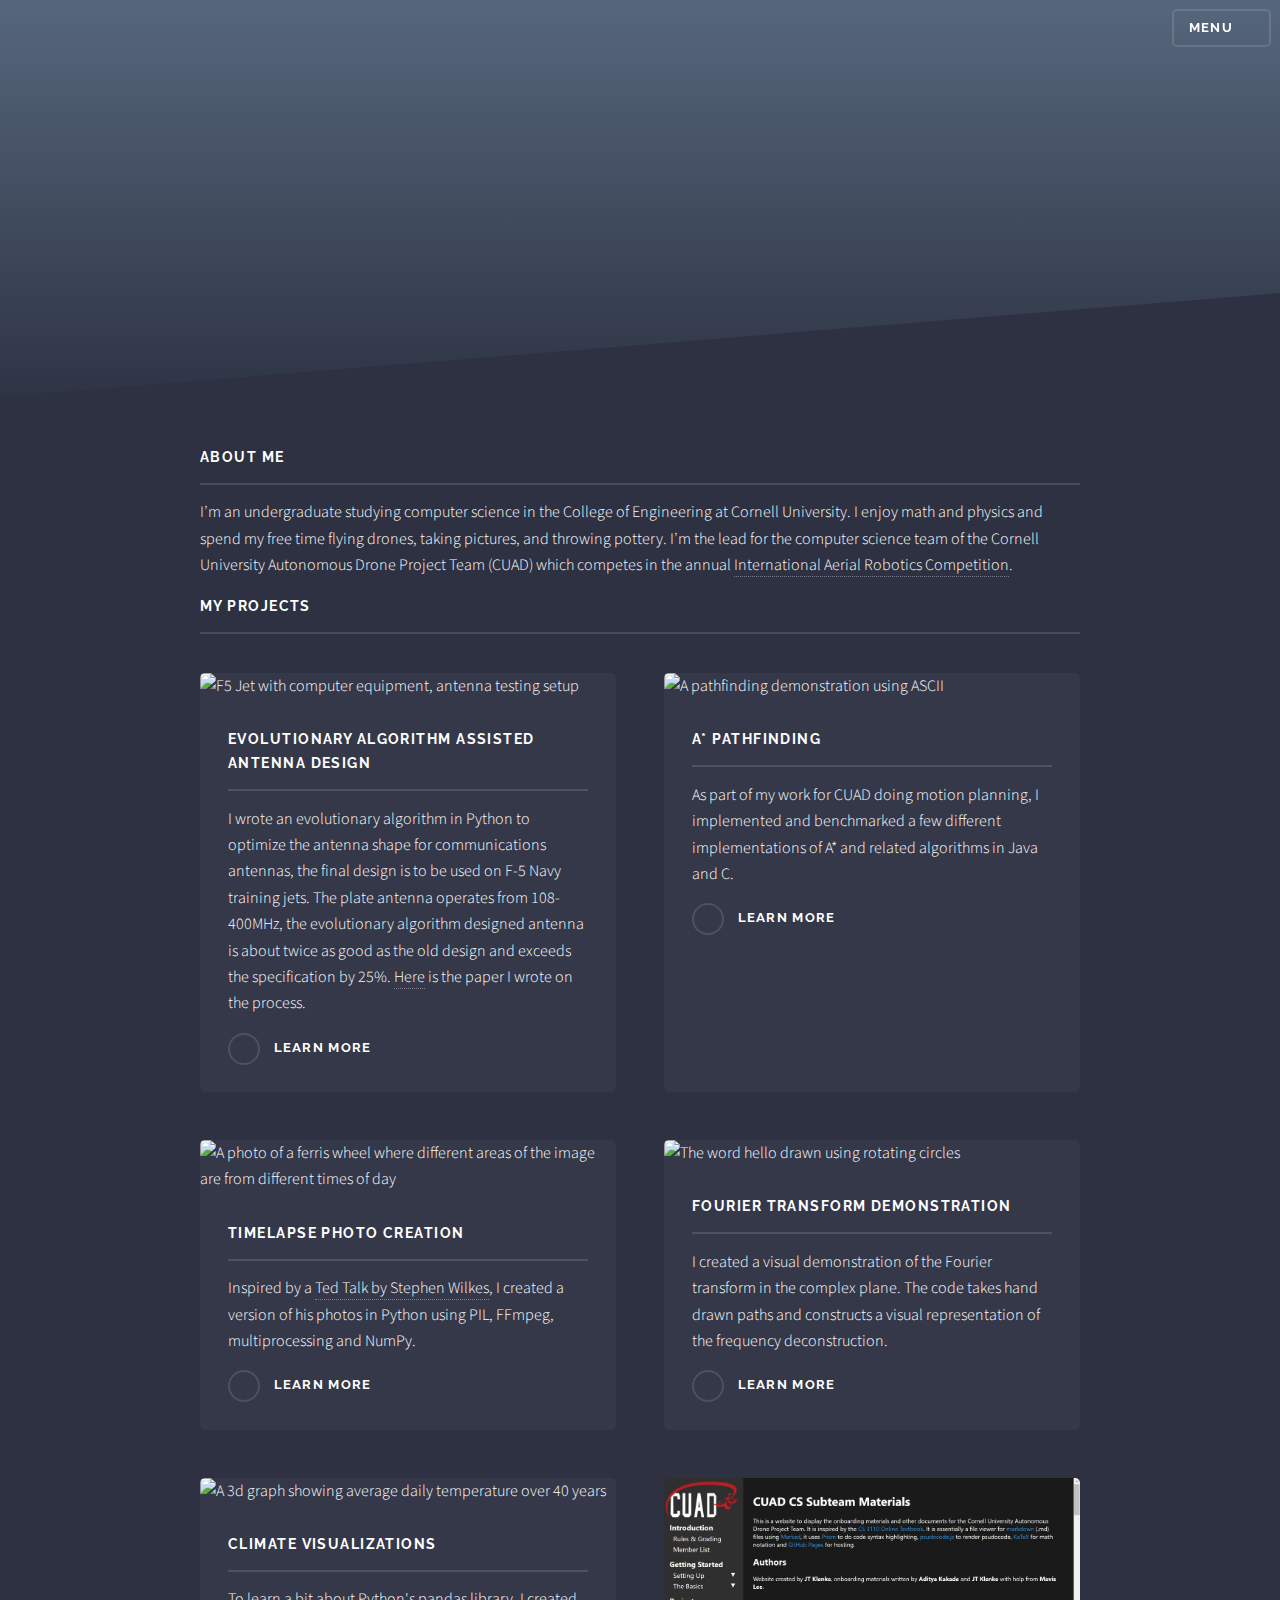
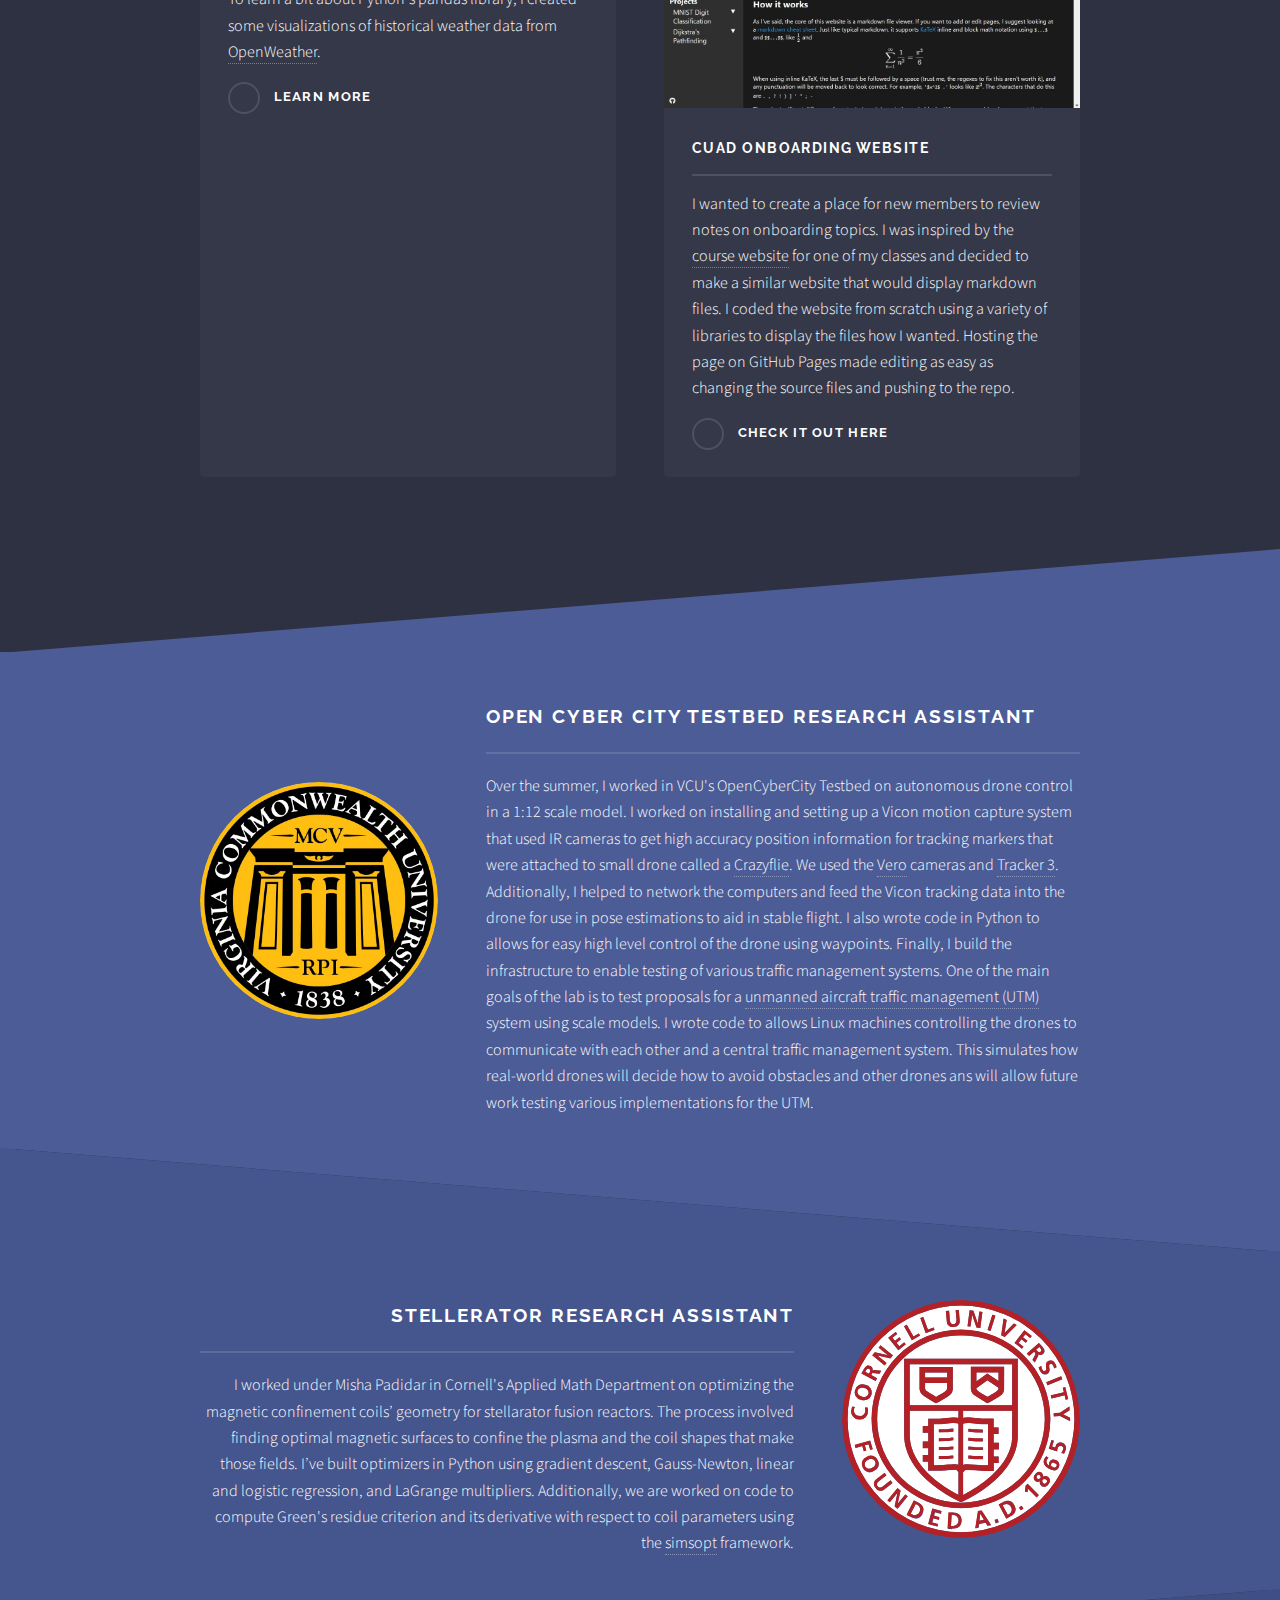
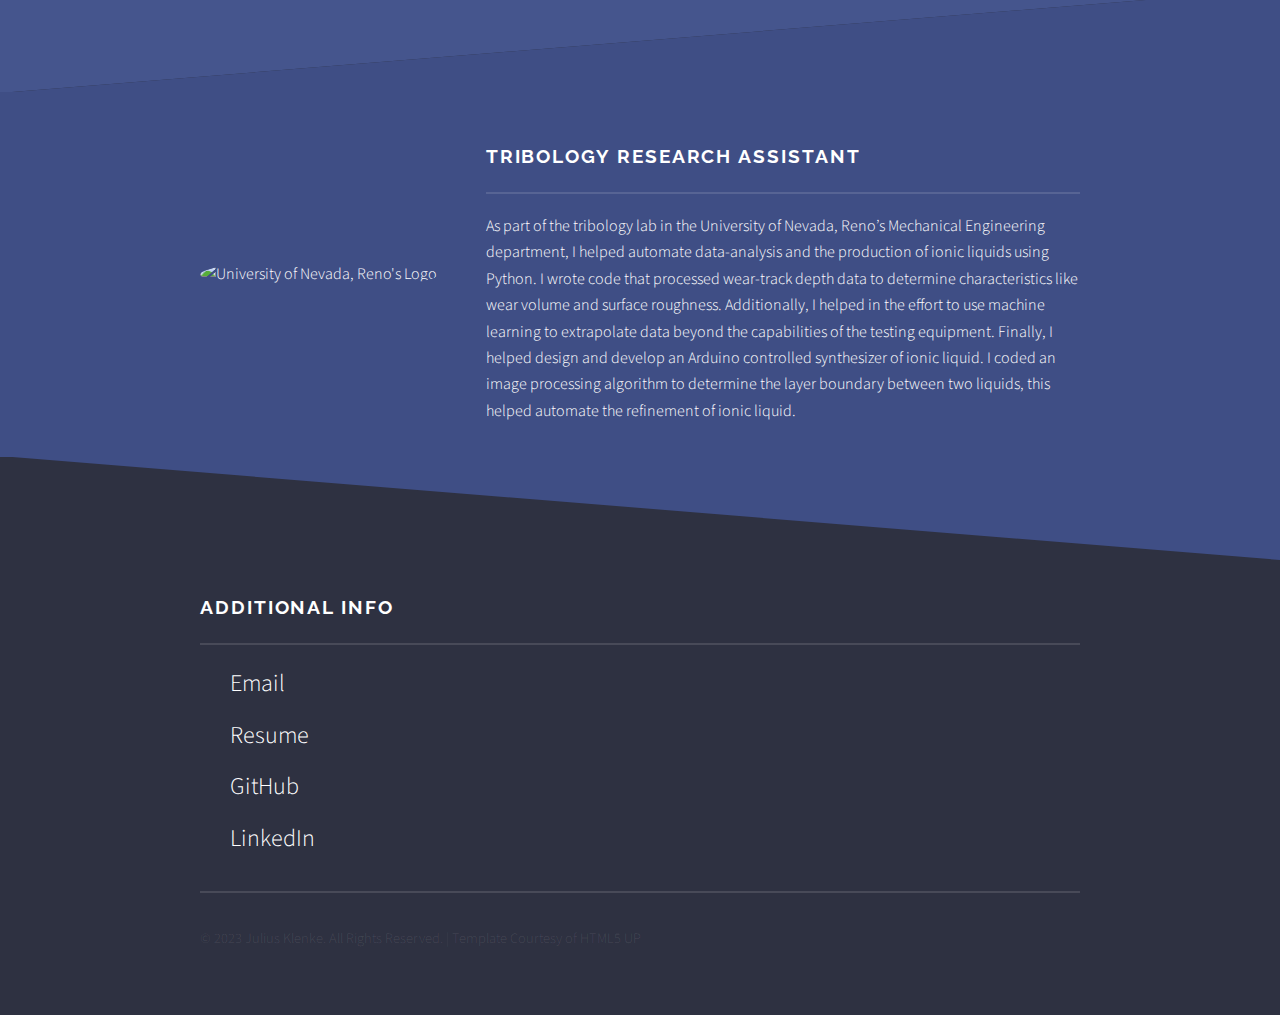
==== commit 07f550d8: "Misha" ====
--- a/index.html
+++ b/index.html
@@ -21,7 +21,7 @@
 	<nav>
 		<a href="#menu">Menu</a>
 		<icons>
-			<a href="https://github.com/jtklenke" target="_blank" rel="noopener noreferrer"
+			<a href="https://github.com/jt-klenke" target="_blank" rel="noopener noreferrer"
 				class="icon brands fa-github"><span class="label">GitHub</span></a>
 			<icons>
 				<a href="https://www.linkedin.com/in/jtklenke/" target="_blank" rel="noopener noreferrer"
@@ -68,8 +68,7 @@
 					I’m the lead for the computer science team of the Cornell University Autonomous Drone Project Team
 					(CUAD) which competes in the annual <a href="http://www.aerialroboticscompetition.org/"
 						target="_blank" rel="noopener noreferrer">International Aerial Robotics Competition</a>.
-					Additionally, I work with Misha Padidar as a research assistant in Cornell’s Applied Math department
-					optimizing the coil shape for stellarator fusion reactors.</p>
+				</p>
 
 
 				<h3 class="major">My Projects</h3>
@@ -187,11 +186,11 @@
 				<a href="#" class="image"><img src="images/CornellLogo.svg" alt="Cornell's Logo" loading="lazy" /></a>
 				<div class="content">
 					<h2 class="major">Stellerator Research Assistant</h2>
-					<p>I am currently working under Misha Padidar in Cornell's Applied Math Department on optimizing the
-						magnetic confinement coils’ geometry for stellarator fusion reactors. The process involves
+					<p>I worked under Misha Padidar in Cornell's Applied Math Department on optimizing the
+						magnetic confinement coils’ geometry for stellarator fusion reactors. The process involved
 						finding optimal magnetic surfaces to confine the plasma and the coil shapes that make those
 						fields. I’ve built optimizers in Python using gradient descent, Gauss-Newton, linear and
-						logistic regression, and LaGrange multipliers. Additionally, we are working on code to compute
+						logistic regression, and LaGrange multipliers. Additionally, we are worked on code to compute
 						Green's residue criterion and its derivative with respect to coil parameters using the <a
 							href="https://simsopt.readthedocs.io/en/latest/index.html" target="_blank"
 							rel="noopener noreferrer">simsopt</a> framework.</p>
@@ -227,7 +226,7 @@
 							class="icon solid fa-envelope"><span class="label">Email</span></a></li>
 					<li>Resume&ensp;<a href="docs/JTKlenkeResume.pdf" target="_blank" rel="noopener noreferrer"
 							class="icon solid fa-file"><span class="label">Resume</span></a></li>
-					<li>GitHub&ensp;<a href="https://github.com/jtklenke" target="_blank" rel="noopener noreferrer"
+					<li>GitHub&ensp;<a href="https://github.com/jt-klenke" target="_blank" rel="noopener noreferrer"
 							class="icon brands fa-github"><span class="label">Github</span></a></li>
 					<li>LinkedIn&ensp;<a href="https://www.linkedin.com/in/jtklenke/" target="_blank"
 							rel="noopener noreferrer" class="icon brands fa-linkedin"><span
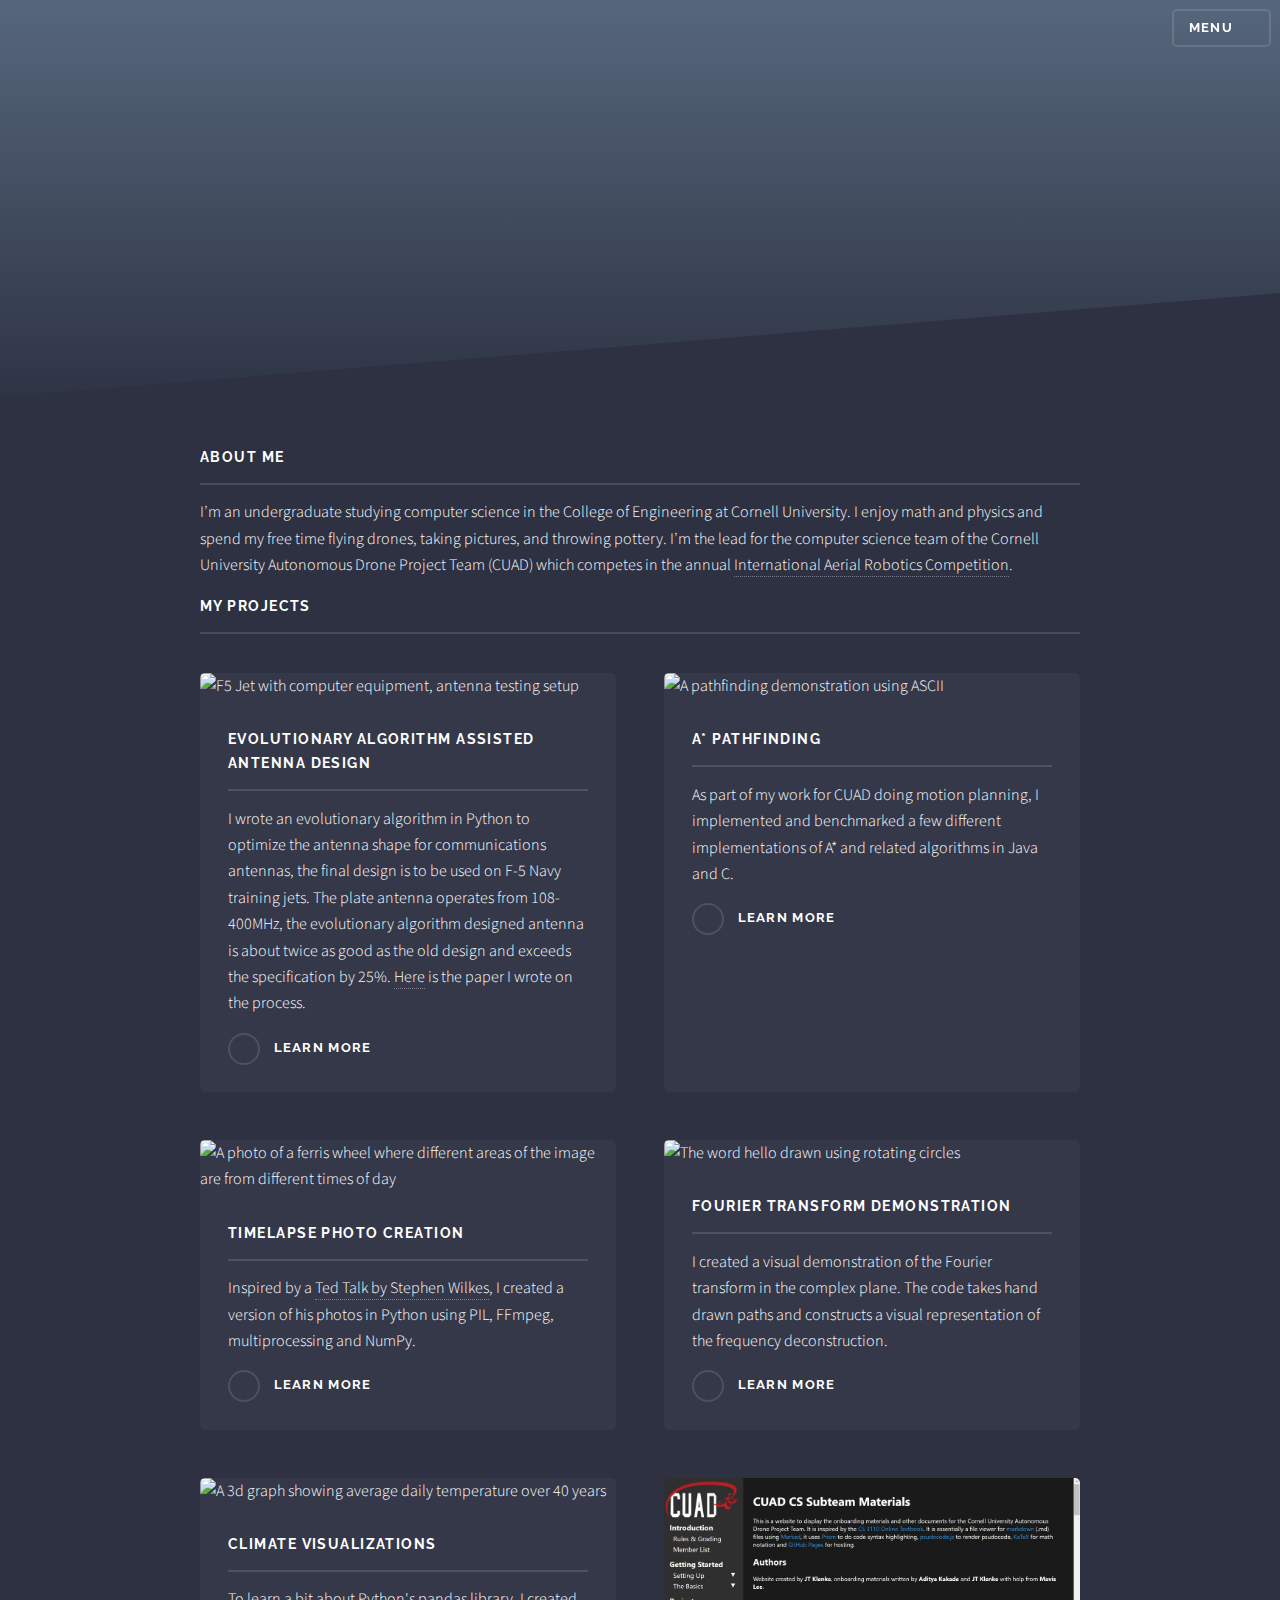
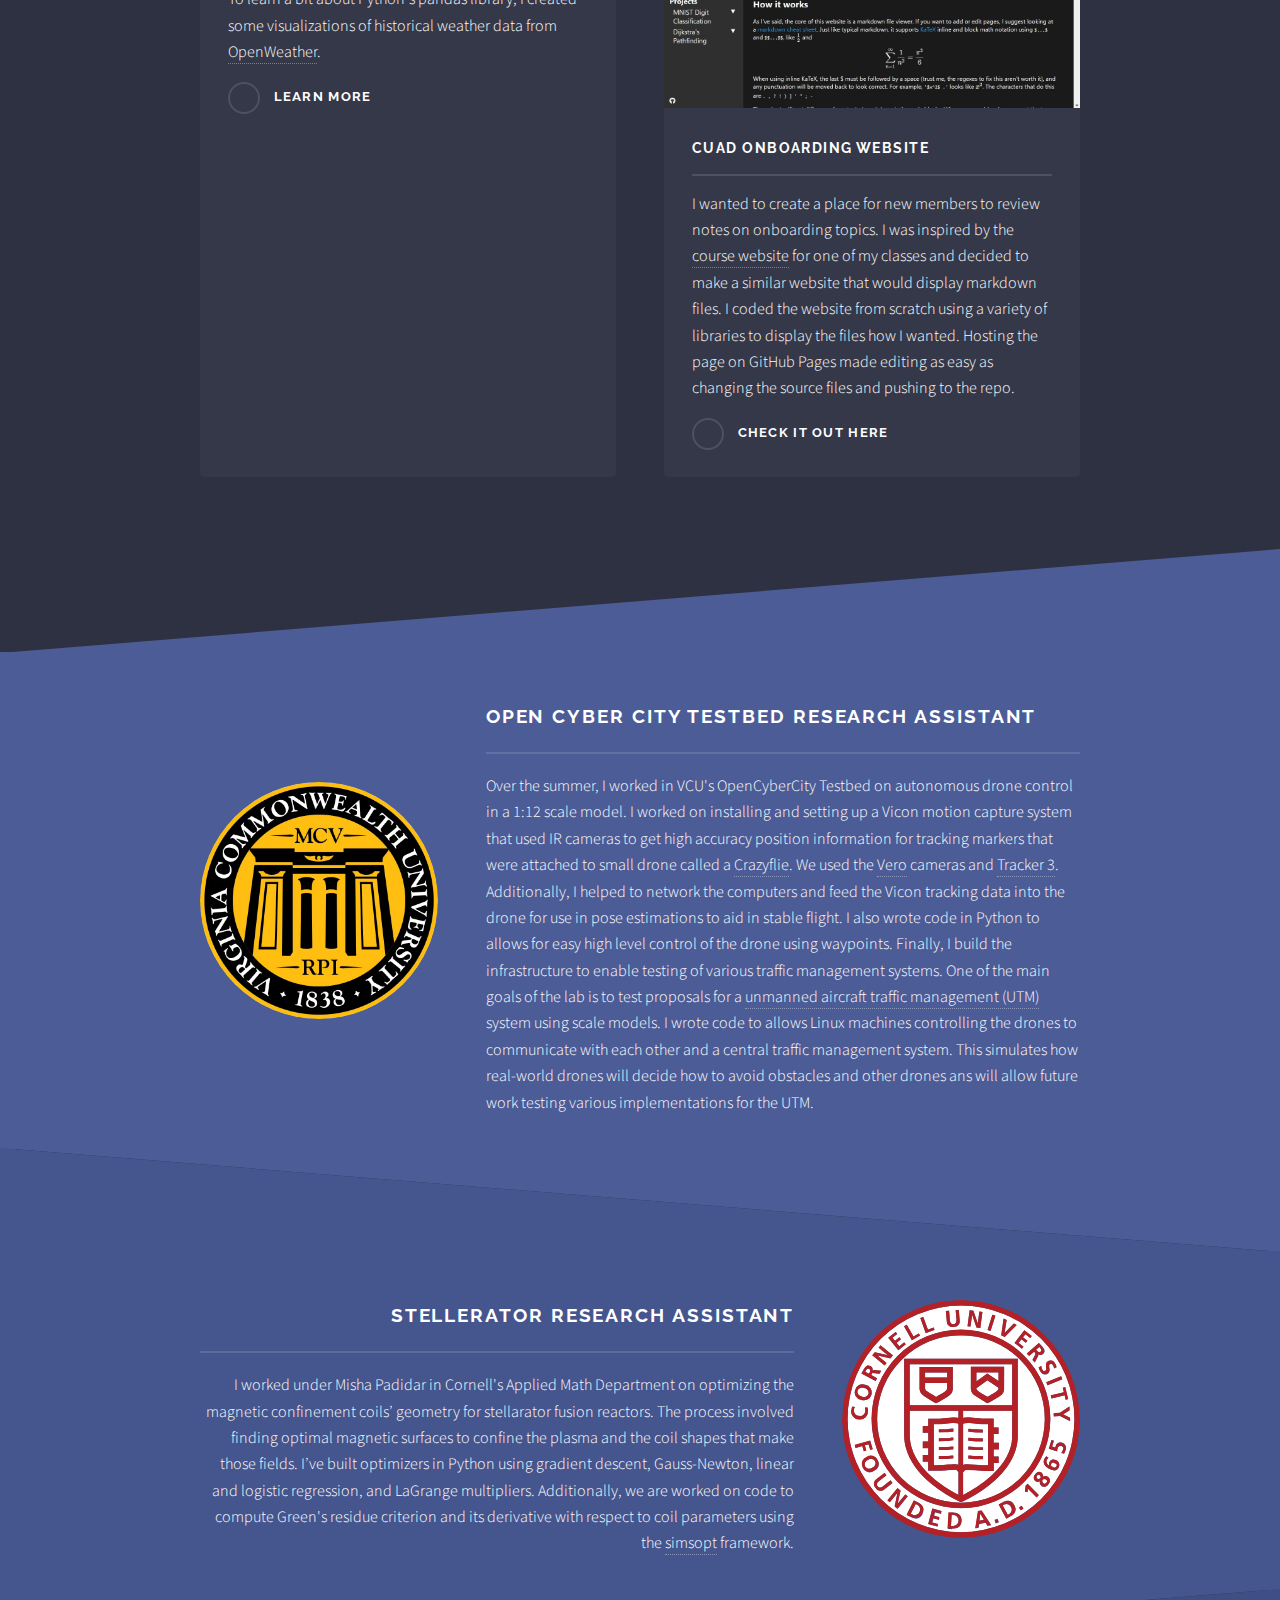
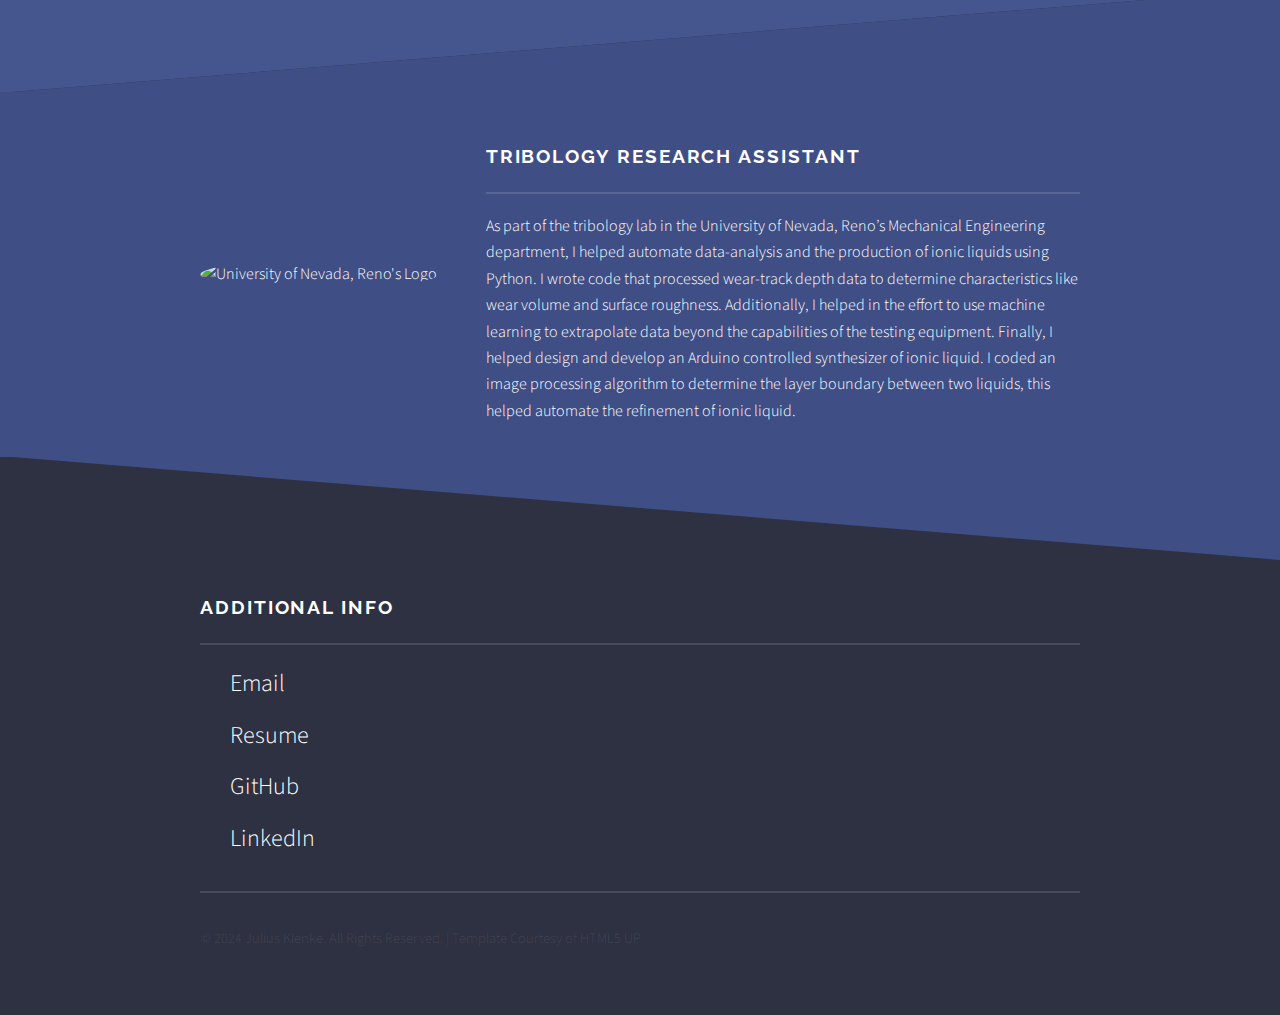
==== commit 7316455f: "Added Simple Photos Page" ====
--- a/index.html
+++ b/index.html
@@ -46,6 +46,7 @@
 					<li><a href="projects.html">Projects</a></li>
 					<li><a href="logs.html">Logs</a></li>
 					<li><a href="pottery.html">Pottery</a></li>
+					<li><a href="photos.html">Photos</a></li>
 				</ul>
 				<a href="#" class="close">Close</a>
 			</div>
@@ -233,7 +234,7 @@
 								class="label">LinkedIn</span></a></li>
 				</ul>
 				<ul class="copyright">
-					<li>© 2023 Julius Klenke. All Rights Reserved. | Template Courtesy of HTML5 UP</li>
+					<li>© 2024 Julius Klenke. All Rights Reserved. | Template Courtesy of HTML5 UP</li>
 				</ul>
 			</div>
 		</section>
